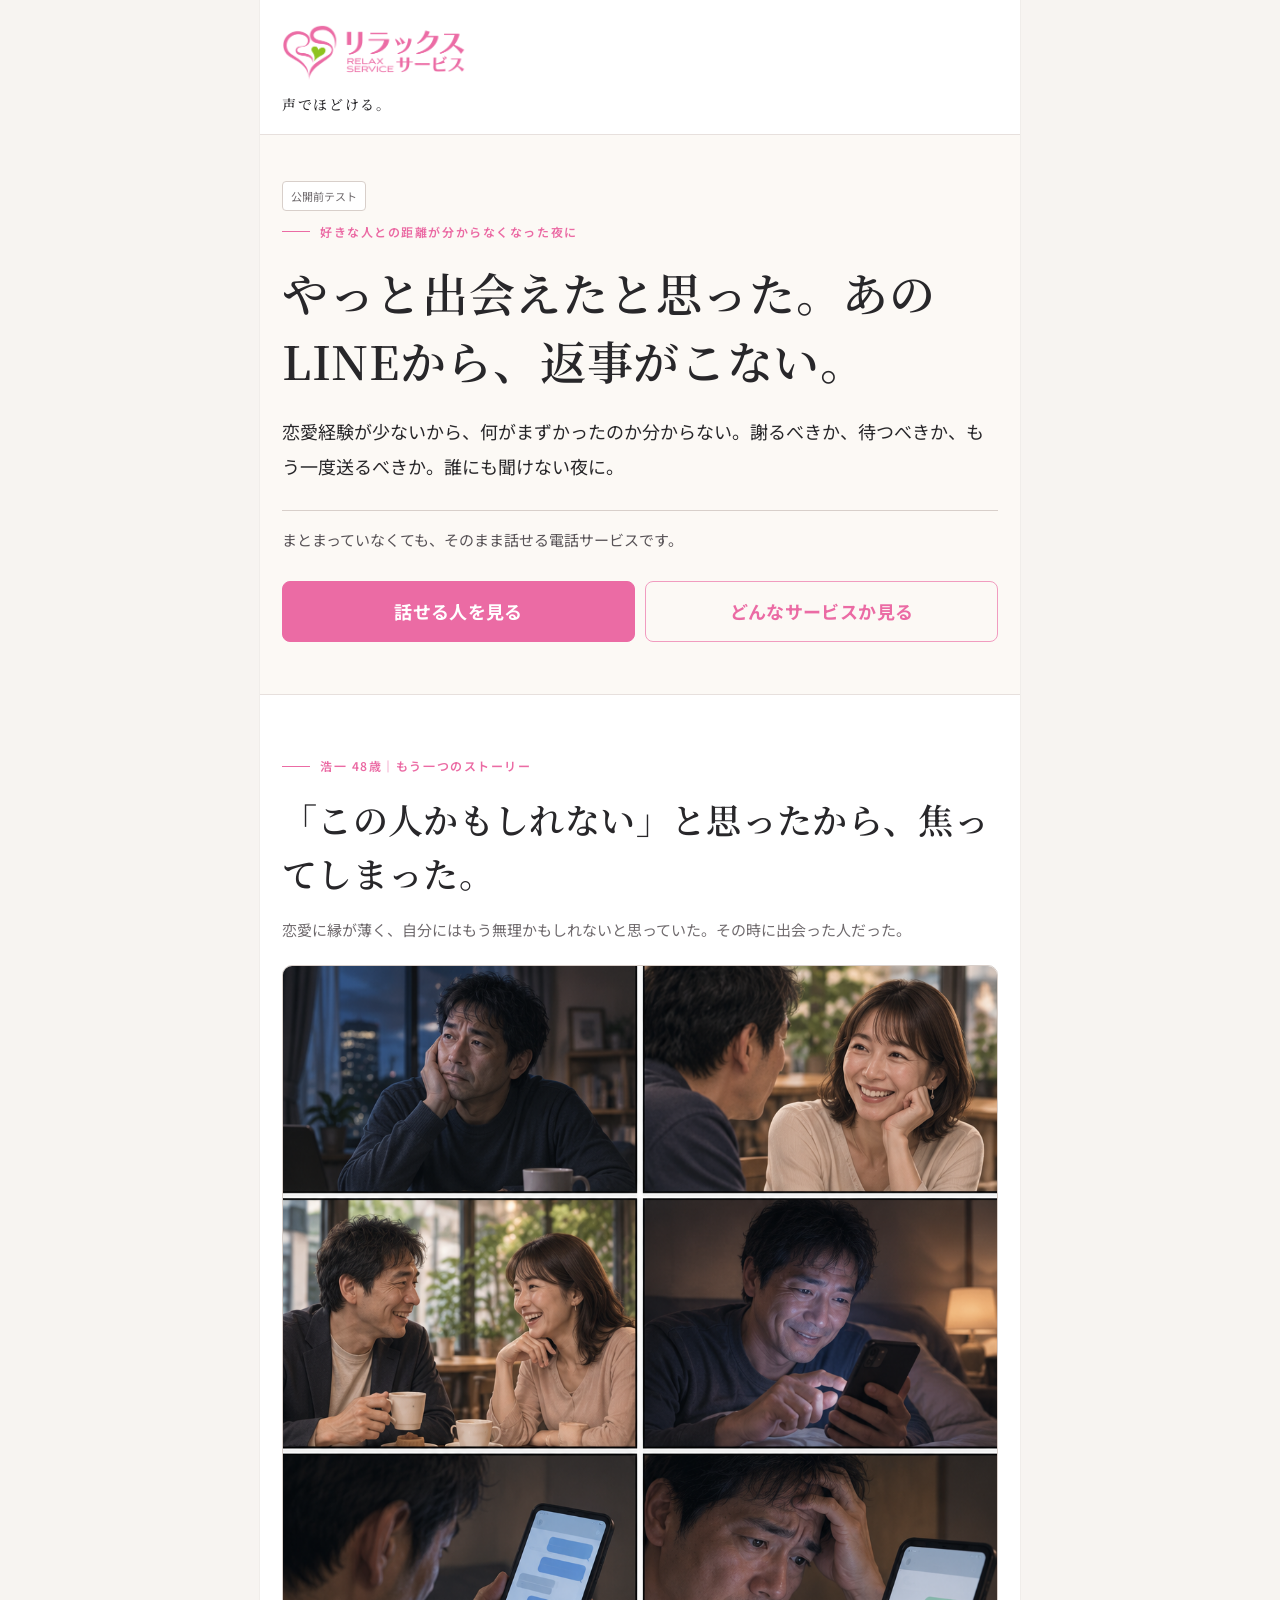
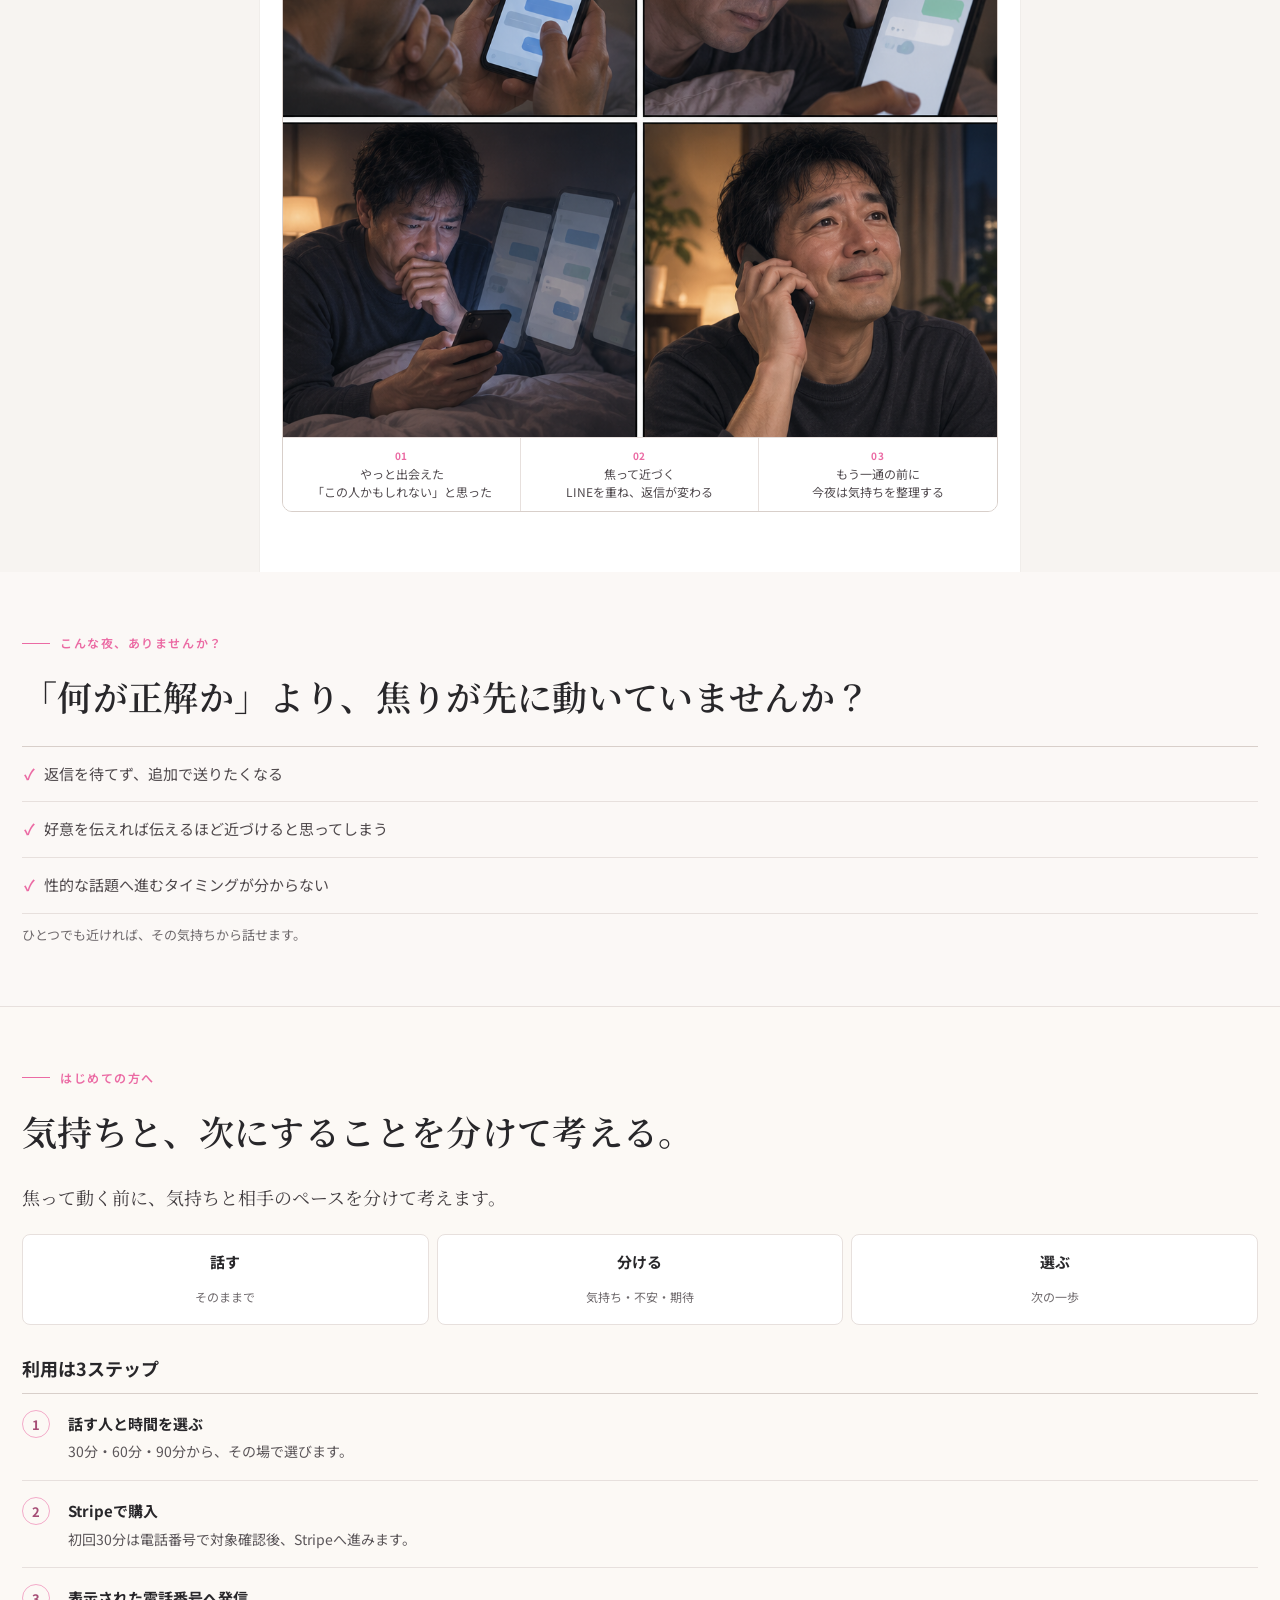
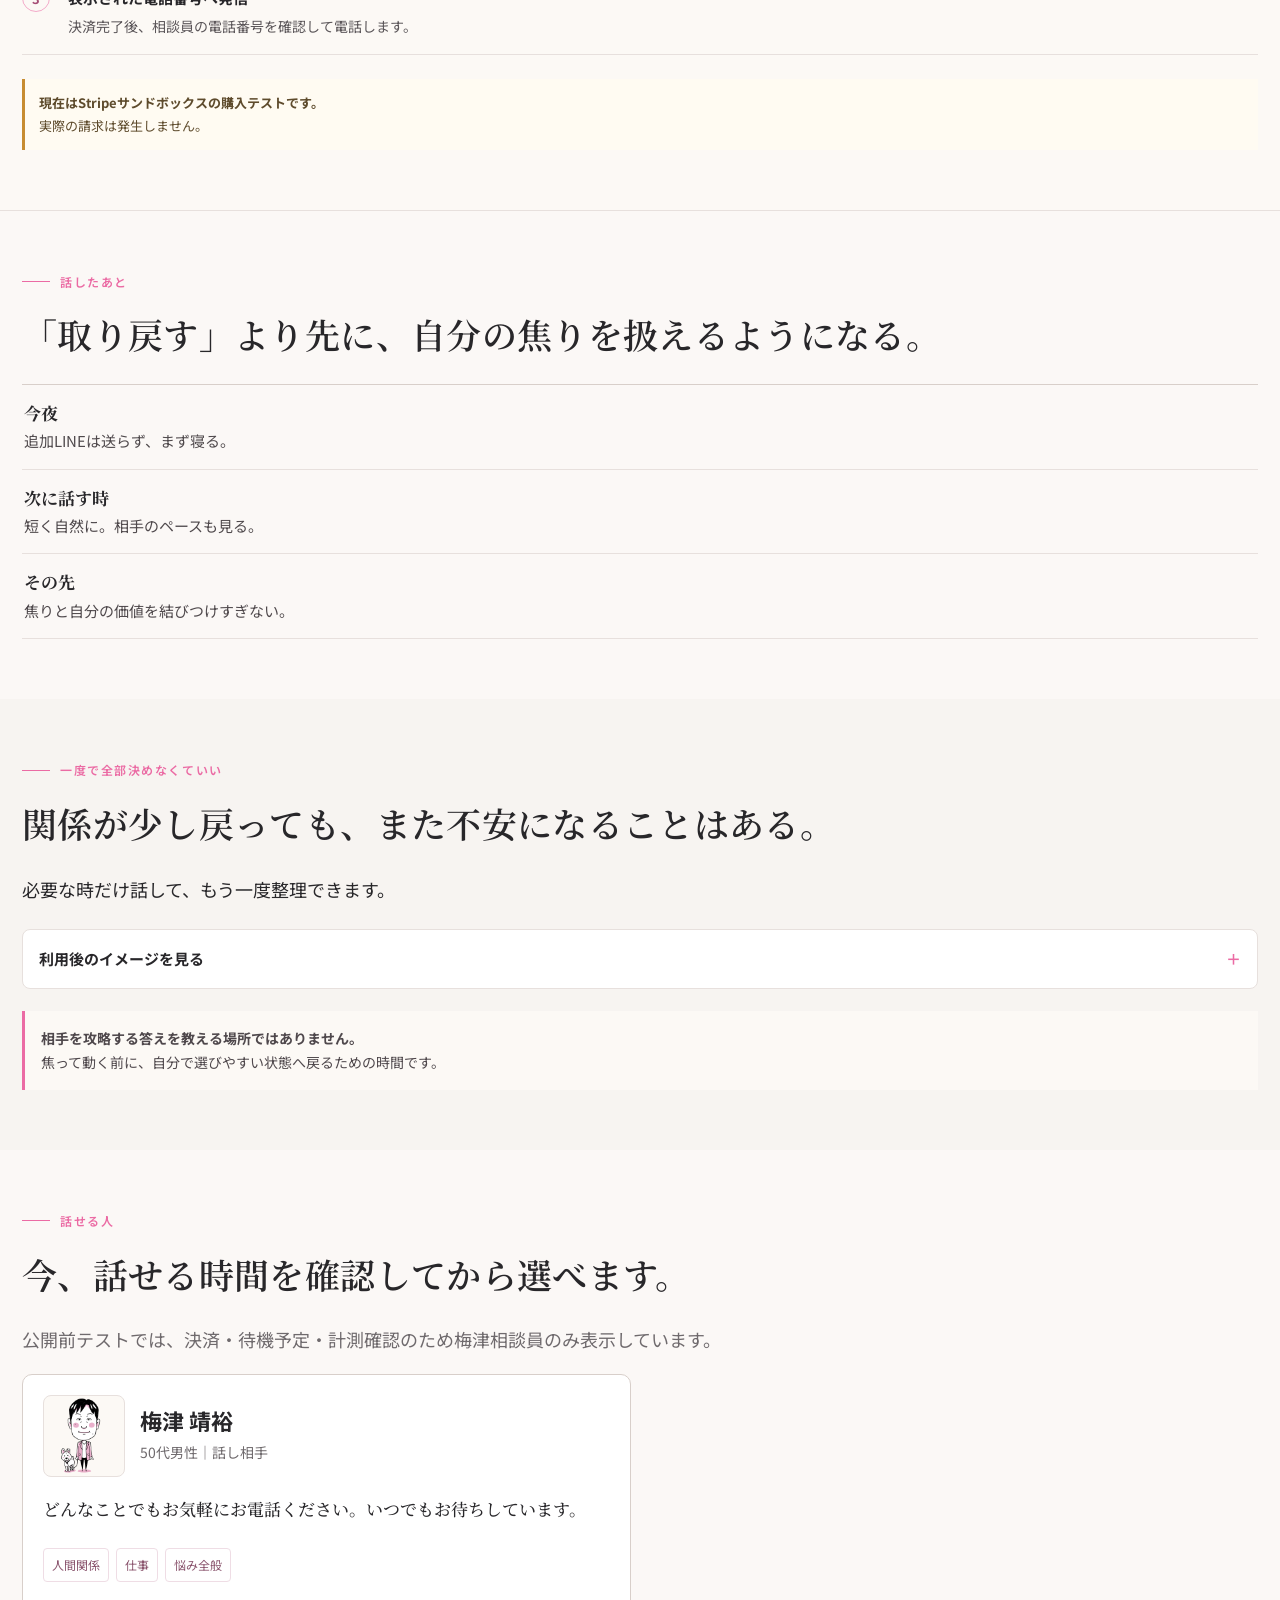
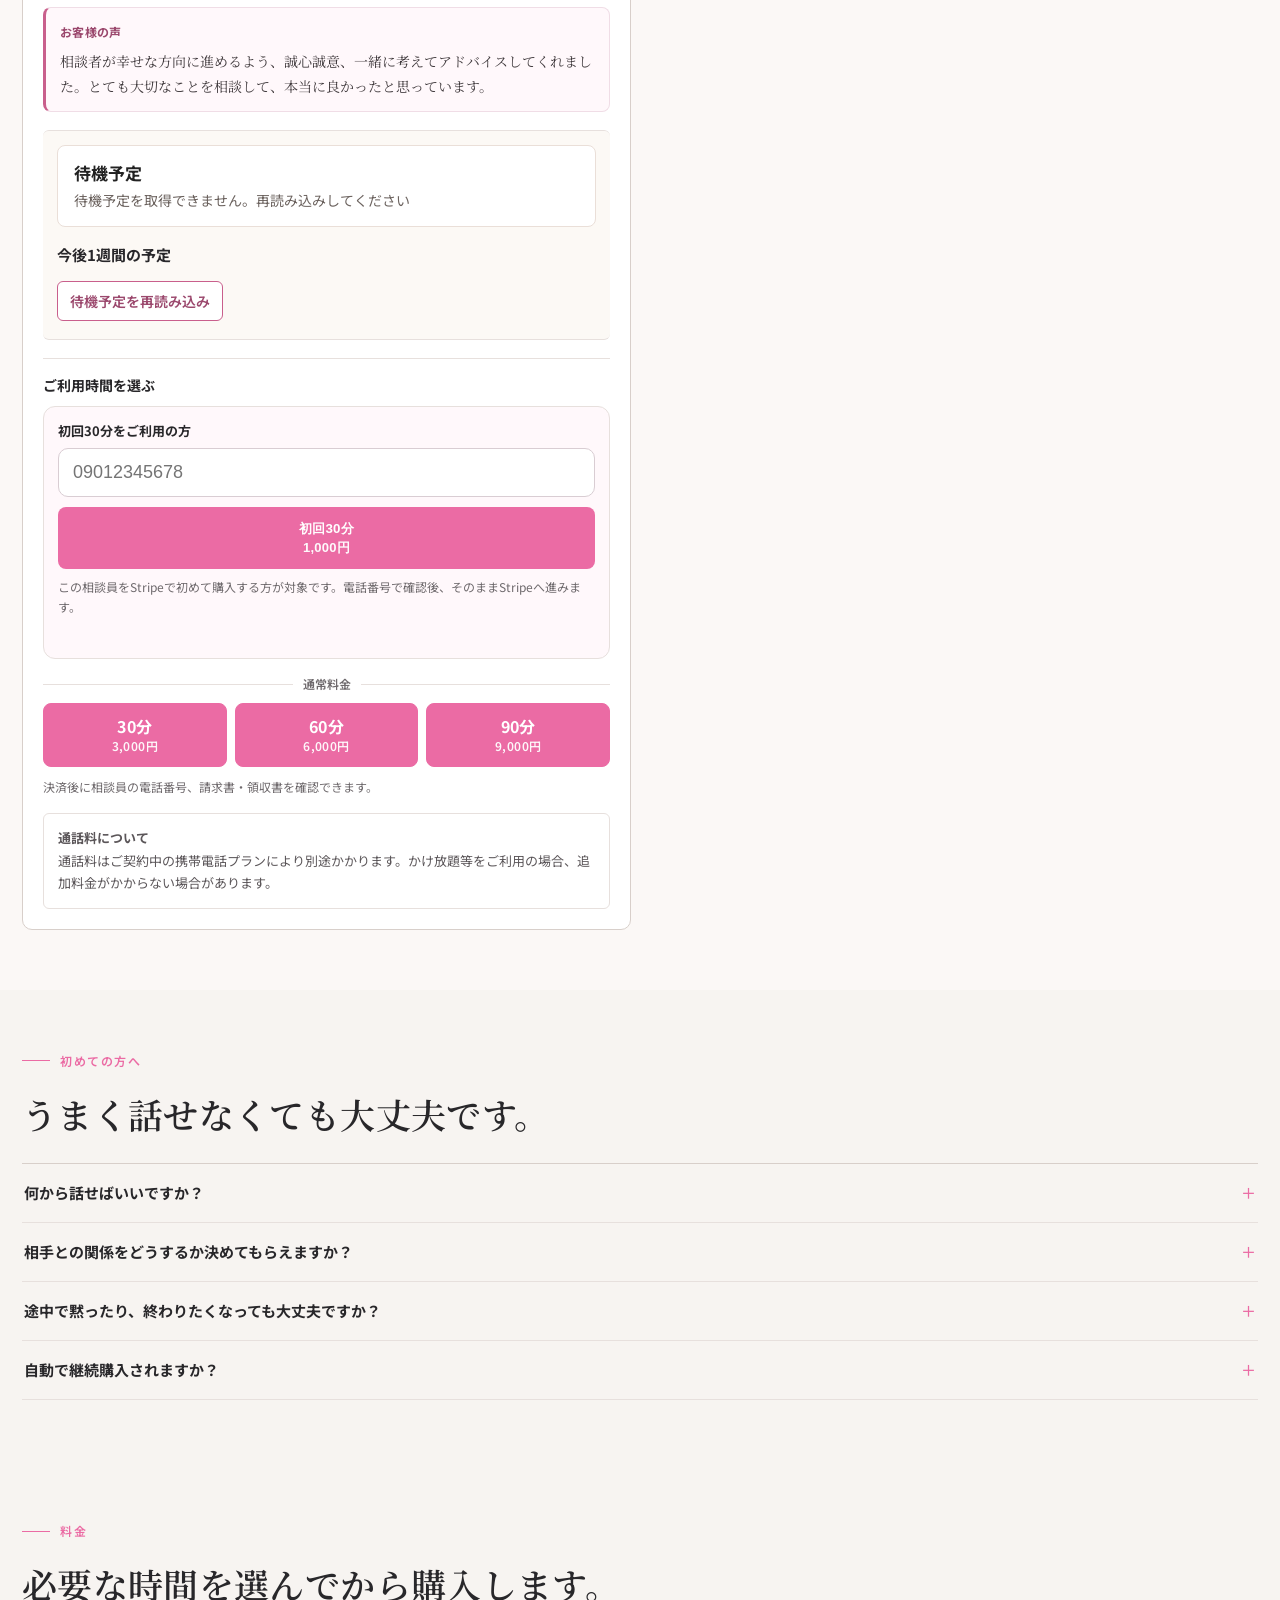
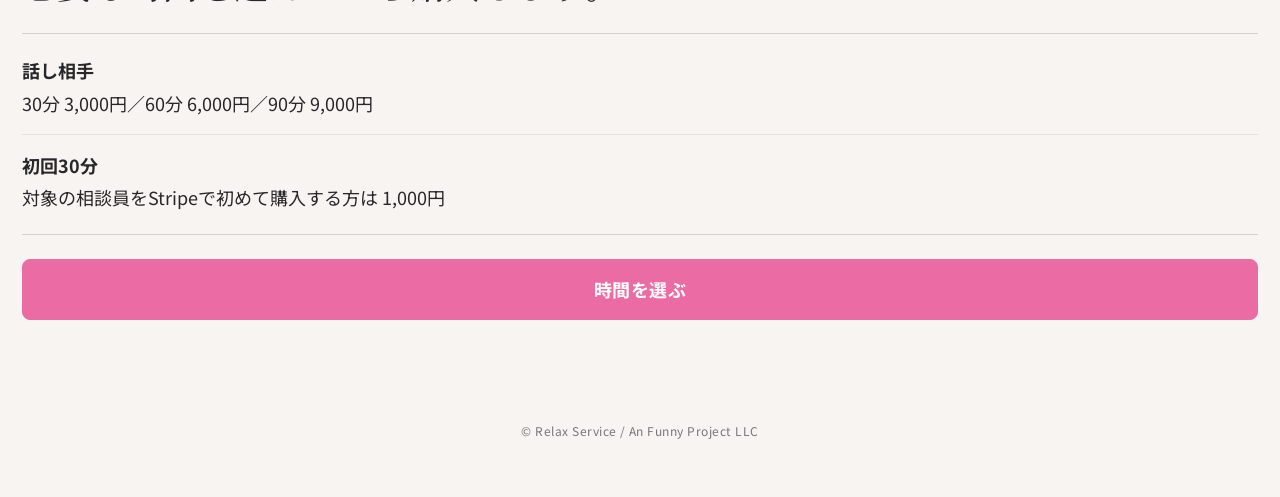
==== koichi2/index.html @ 24443a77 "Simplify manga reading flow on Koichi MLP002" ====
<!DOCTYPE html>
<html lang="ja">
<head>
<meta charset="utf-8"/>
<meta name="viewport" content="width=device-width,initial-scale=1,viewport-fit=cover"/>
<meta name="robots" content="noindex,nofollow"/>
<title>やっと出会えたと思った。あのLINEから、返事がこない。｜リラックスサービス</title>
<meta name="description" content="恋愛経験が少なく、好きな人との距離の取り方が分からなくなった夜に、気持ちと次の行動を整理する電話サービス。"/>
<link rel="preconnect" href="https://fonts.googleapis.com"/>
<link rel="preconnect" href="https://fonts.gstatic.com" crossorigin/>
<link href="https://fonts.googleapis.com/css2?family=Noto+Sans+JP:wght@400;500;600;700&family=Noto+Serif+JP:wght@500;600&display=swap" rel="stylesheet"/>
<link rel="stylesheet" href="/lp001/style.css?v=20260922e"/>
<script>
window.RELAX_LP_ANALYTICS={lp_id:"MLP002",scenario:"koichi-rare-encounter",lp_version:"20260922e"};
(function(){
  const params=new URLSearchParams(window.location.search);
  window.RELAX_ANALYTICS_DISABLED=params.get("qa")==="1";
  window.dataLayer=window.dataLayer||[];
  window.gtag=window.gtag||function(){window.dataLayer.push(arguments);};
  if(window.RELAX_ANALYTICS_DISABLED)return;
  const s=document.createElement("script");
  s.async=true;
  s.src="https://www.googletagmanager.com/gtag/js?id=G-X63W5K5P5Q";
  document.head.appendChild(s);
  window.gtag("js",new Date());
  window.gtag("config","G-X63W5K5P5Q");
})();
</script>
<script src="/assets/js/lp-analytics.js?v=20260922b" defer></script>
<script>
window.LP_CONFIG=Object.freeze({
  pageTitle:"やっと出会えたと思った。あのLINEから、返事がこない。｜リラックスサービス",
  pageDescription:"恋愛経験が少なく、好きな人との距離の取り方が分からなくなった夜に、気持ちと次の行動を整理する電話サービス。",
  realtime:{consultantNo:"0000-3",statusUrl:"https://script.google.com/macros/s/AKfycbyl5jrBh-O9Zp2eiqddhQykp21fiEDpZBrxJ89byy57cCQq5nsPMZN3yl5K3QdPMjrt3g/exec?action=status",timezone:"Asia/Tokyo",days:7}
});
</script>
</head>
<body><div class="wrap">
<div class="brandbar"><img alt="リラックスサービス" class="brandlogo" src="/assets/images/logo.png"/><div class="tagline">声でほどける。</div></div>
<header class="hero"><div class="pad">
<div class="preview-label">公開前テスト</div>
<div class="kicker">好きな人との距離が分からなくなった夜に</div>
<h1>やっと出会えたと思った。あのLINEから、返事がこない。</h1>
<p class="lead">恋愛経験が少ないから、何がまずかったのか分からない。謝るべきか、待つべきか、もう一度送るべきか。誰にも聞けない夜に。</p>
<div class="hero-note">まとまっていなくても、そのまま話せる電話サービスです。</div>
<div class="cta-row"><a class="cta" href="#people">話せる人を見る</a><a class="cta secondary" href="#service-guide">どんなサービスか見る</a></div>
</div></header>

<main>
<section id="story"><div class="pad">
<div class="kicker">浩一 48歳｜もう一つのストーリー</div><h2>「この人かもしれない」と思ったから、焦ってしまった。</h2>
<p class="story-intro">恋愛に縁が薄く、自分にはもう無理かもしれないと思っていた。その時に出会った人だった。</p>
<div class="manga-board">
<img src="/assets/images/koichi-mlp002-8panel.png" alt="浩一の気持ちの流れを描いた8コマ漫画" width="1024" height="1536" loading="lazy"/>
<div class="manga-summary">
<div><b>01</b>やっと出会えた<br><span>「この人かもしれない」と思った</span></div>
<div><b>02</b>焦って近づく<br><span>LINEを重ね、返信が変わる</span></div>
<div><b>03</b>もう一通の前に<br><span>今夜は気持ちを整理する</span></div>
</div>
</div>
</div>
</div></section>

<section class="section-soft" id="self-check"><div class="pad">
<div class="kicker">こんな夜、ありませんか？</div><h2>「何が正解か」より、焦りが先に動いていませんか？</h2>
<div class="compact-points"><div class="compact-point">返信を待てず、追加で送りたくなる</div><div class="compact-point">好意を伝えれば伝えるほど近づけると思ってしまう</div><div class="compact-point">性的な話題へ進むタイミングが分からない</div></div>
<p class="short-note">ひとつでも近ければ、その気持ちから話せます。</p>
</div></section>

<section class="service-primer" id="service-guide"><div class="pad">
<div class="kicker">はじめての方へ</div><h2>気持ちと、次にすることを分けて考える。</h2>
<p class="service-definition">焦って動く前に、気持ちと相手のペースを分けて考えます。</p>
<div class="compact-flow">
<div><b>話す</b><span>そのままで</span></div>
<div><b>分ける</b><span>気持ち・不安・期待</span></div>
<div><b>選ぶ</b><span>次の一歩</span></div>
</div>
<div class="use-steps"><h3>利用は3ステップ</h3><ol>
<li class="use-step"><span class="step-number">1</span><div><b>話す人と時間を選ぶ</b><p>30分・60分・90分から、その場で選びます。</p></div></li>
<li class="use-step"><span class="step-number">2</span><div><b>Stripeで購入</b><p>初回30分は電話番号で対象確認後、Stripeへ進みます。</p></div></li>
<li class="use-step"><span class="step-number">3</span><div><b>表示された電話番号へ発信</b><p>決済完了後、相談員の電話番号を確認して電話します。</p></div></li>
</ol></div>
<div class="test-notice" role="note"><b>現在はStripeサンドボックスの購入テストです。</b><span>実際の請求は発生しません。</span></div>
</div></section>

<section class="section-soft" id="story-after"><div class="pad">
<div class="kicker">話したあと</div><h2>「取り戻す」より先に、自分の焦りを扱えるようになる。</h2>
<div class="after-points">
<div class="after-point"><b>今夜</b>追加LINEは送らず、まず寝る。</div><div class="after-point"><b>次に話す時</b>短く自然に。相手のペースも見る。</div><div class="after-point"><b>その先</b>焦りと自分の価値を結びつけすぎない。</div>
</div>
</div></section>

<section id="repeat-case"><div class="pad">
<div class="kicker">一度で全部決めなくていい</div>
<h2>関係が少し戻っても、また不安になることはある。</h2>
<p class="lead">必要な時だけ話して、もう一度整理できます。</p>
<details class="secondary-story">
<summary>利用後のイメージを見る</summary>
<div class="secondary-story-body">
<div class="repeat-case">
<div class="repeat-step"><span class="repeat-step-num">1</span><div><b>話した夜</b><p>追加LINEを送らず、まず寝ることにした。</p></div></div><div class="repeat-step"><span class="repeat-step-num">2</span><div><b>数日後</b><p>短い返信が来た。嬉しい一方で、また一気に距離を詰めたくなる。</p></div></div><div class="repeat-step"><span class="repeat-step-num">3</span><div><b>また揺れた時</b><p>「今すぐ何かしないと」と感じたら、必要な時だけ話して気持ちを分け直す。</p></div></div>
</div>
</div></details>
<div class="reassurance"><b>相手を攻略する答えを教える場所ではありません。</b><br>焦って動く前に、自分で選びやすい状態へ戻るための時間です。</div>
</div></section>
<section class="section-soft" id="people"><div class="pad">
<div class="kicker">話せる人</div><h2>今、話せる時間を確認してから選べます。</h2>
<p class="muted">公開前テストでは、決済・待機予定・計測確認のため梅津相談員のみ表示しています。</p>
<div class="counselors">
<article class="person" data-counselor-id="0000-3">
<div class="person-top"><div class="avatar"><img alt="梅津 靖裕" src="/assets/images/umezu.png"/></div><div><div class="person-name">梅津 靖裕</div><div class="meta">50代男性｜話し相手</div></div></div>
<p class="one-line">どんなことでもお気軽にお電話ください。いつでもお待ちしています。</p>
<div class="tags"><span class="tag">人間関係</span><span class="tag">仕事</span><span class="tag">悩み全般</span></div>
<div class="schedule" id="realtime-schedule-0000-3"><div aria-live="polite" class="realtime-status" id="realtime-status-0000-3"><div class="realtime-status-label" id="realtime-label-0000-3">待機予定</div><div class="realtime-status-time" id="realtime-time-0000-3">待機予定を読み込み中…</div></div><div class="schedule-head"><b>今後1週間の予定</b></div><ul class="schedule-list" id="realtime-week-0000-3"><li>待機予定を読み込み中…</li></ul></div>
<div class="purchase-block">
<div class="purchase-label">ご利用時間を選ぶ</div>
<form class="first-ticket-form" data-initial-checkout data-consultant-no="0000-3" data-lp-id="MLP002" data-action-url="https://script.google.com/macros/s/AKfycbyuumB90EbJS9sesozUegcU6GgNjyPPmqKbL3ztT37lqw7tOjkDwL4-ysuvNX4xsSWS6w/exec" novalidate>
<label>初回30分をご利用の方</label>
<input data-initial-phone name="phone" type="tel" inputmode="tel" autocomplete="tel" placeholder="09012345678" required>
<button class="cta first-ticket-submit" data-initial-submit type="submit"><span>初回30分</span><small>1,000円</small></button>
<p class="first-ticket-note">この相談員をStripeで初めて購入する方が対象です。電話番号で確認後、そのままStripeへ進みます。</p>
<p class="first-ticket-status" data-initial-status aria-live="polite"></p>
</form>
<div class="purchase-divider"><span>通常料金</span></div>
<div class="ticket-options" aria-label="梅津相談員の通常購入時間">
<a class="cta" href="https://buy.stripe.com/test_bJe14p7JBdh82oj8xOgQE0g?client_reference_id=0000-3_MLP002"><span>30分</span><small>3,000円</small></a>
<a class="cta" href="https://buy.stripe.com/test_28E3cx1ldgtkd2X5lCgQE0h?client_reference_id=0000-3_MLP002"><span>60分</span><small>6,000円</small></a>
<a class="cta" href="https://buy.stripe.com/test_28EeVfaVNa4W6Ez3dugQE0i?client_reference_id=0000-3_MLP002"><span>90分</span><small>9,000円</small></a>
</div>
<p class="purchase-note">決済後に相談員の電話番号、請求書・領収書を確認できます。</p>
<div class="fee-note"><b>通話料について</b><br>通話料はご契約中の携帯電話プランにより別途かかります。かけ放題等をご利用の場合、追加料金がかからない場合があります。</div>
</div>
</article>
</div>
</div></section>
<section id="faq"><div class="pad">
<div class="kicker">初めての方へ</div><h2>うまく話せなくても大丈夫です。</h2>
<div class="faq-list">
<details class="faq-item"><summary>何から話せばいいですか？</summary><div class="faq-answer">「何から話せばいいか分からない」と、そのまま伝えて大丈夫です。今いちばん頭から離れないことから話せます。</div></details>
<details class="faq-item"><summary>相手との関係をどうするか決めてもらえますか？</summary><div class="faq-answer">答えを代わりに決めるサービスではありません。気持ちと選択肢を整理し、ご自身で選びやすい状態を目指します。</div></details>
<details class="faq-item"><summary>途中で黙ったり、終わりたくなっても大丈夫ですか？</summary><div class="faq-answer">大丈夫です。沈黙も含めてご自身のペースで話せます。無理に通話を続ける必要はありません。</div></details>
<details class="faq-item"><summary>自動で継続購入されますか？</summary><div class="faq-answer">されません。必要な時に、必要な時間のチケットを都度購入します。</div></details>
</div></div></section>

<section><div class="pad"><div class="kicker">料金</div><h2>必要な時間を選んでから購入します。</h2>
<div class="pricebox"><p><b>話し相手</b><br>30分 3,000円／60分 6,000円／90分 9,000円</p><p><b>初回30分</b><br>対象の相談員をStripeで初めて購入する方は 1,000円</p></div>
<div class="final-cta"><a class="cta" href="#people">時間を選ぶ</a></div>
</div></section>
</main>
<footer class="footer">© Relax Service / An Funny Project LLC</footer>
</div>
<script src="/lp001/app.js?v=20260919a" defer></script>
<script src="/assets/js/initial-checkout.js?v=20260922b" defer></script>
</body></html>
---- lp001/style.css ----
:root{
  --brand-primary:#EB6BA4;
  --brand-accent:#8FC320;
  --bg:#FFFFFF;
  --paper:#FCF9F5;
  --soft:#FBF8F6;
  --text:#28272A;
  --muted:#6F6A6D;
  --line:#E7E0DD;
  --line-strong:#D8CFCA;
  --radius:10px;
  --radius-small:6px;
}
*{box-sizing:border-box}
html{scroll-behavior:smooth}
body{margin:0;background:var(--bg);color:var(--text);font-family:"Noto Sans JP",system-ui,-apple-system,sans-serif;line-height:1.82;font-size:17px;-webkit-font-smoothing:antialiased}
a{color:inherit}
img{max-width:100%}
.wrap{width:min(100%,760px);margin:auto;background:#fff}
.pad{padding:0 22px}
section{padding:60px 0}
h1,h2,h3,p{margin-top:0}
h1,h2,.editorial{font-family:"Noto Serif JP",serif}
h1{font-size:clamp(31px,8.2vw,46px);font-weight:600;line-height:1.48;letter-spacing:.015em;margin-bottom:20px}
h2{font-size:clamp(26px,6.6vw,35px);font-weight:600;line-height:1.55;letter-spacing:.01em;margin-bottom:22px}
h3{font-size:21px;line-height:1.5;margin-bottom:10px}
.brandbar{padding:24px 22px 16px;background:#fff;border-bottom:1px solid var(--line)}
.brandlogo{width:184px;max-width:54vw;height:auto;display:block}
.tagline{margin-top:10px;font-family:"Noto Serif JP",serif;font-size:14px;font-weight:500;color:var(--text);letter-spacing:.12em}
.hero{padding:42px 0 52px;background:var(--paper);border-bottom:1px solid var(--line)}
.kicker{display:flex;align-items:center;gap:10px;font-weight:600;color:var(--brand-primary);font-size:12px;letter-spacing:.13em;margin-bottom:15px}
.kicker:before{content:"";width:28px;height:1px;background:var(--brand-primary);flex:0 0 auto}
.lead{font-size:18px;line-height:1.95;margin-bottom:0}
.hero-note{margin:26px 0 0;padding:15px 0 0;border-top:1px solid var(--line-strong);font-size:15px;color:#575256}
.cta{display:flex;align-items:center;justify-content:center;text-decoration:none;min-height:52px;padding:13px 20px;border-radius:8px;font-weight:700;background:var(--brand-primary);color:#fff;border:1px solid var(--brand-primary);box-shadow:none;letter-spacing:.02em}
.cta.secondary{background:transparent;color:var(--brand-primary);border:1px solid rgba(235,107,164,.65)}
.cta-row{display:grid;gap:10px;margin-top:28px}
.section-soft{background:var(--soft)}
.comic{display:grid;gap:0;border-top:1px solid var(--line-strong)}
.comic-panel{min-height:150px;border:0;border-bottom:1px solid var(--line);background:transparent;padding:24px 2px;display:grid;grid-template-columns:46px 1fr;gap:14px;align-items:start}
.comic-index{font-family:"Noto Serif JP",serif;color:var(--brand-primary);font-size:15px;letter-spacing:.08em;padding-top:3px}
.comic-panel b{display:block;font-family:"Noto Serif JP",serif;font-size:19px;font-weight:600;line-height:1.65}
.comic-panel p{margin:7px 0 0;font-size:16px;color:#5B575A}
.summary-band{margin-top:24px;padding:6px 0 6px 18px;border-left:2px solid var(--brand-primary);background:transparent;font-family:"Noto Serif JP",serif;font-size:18px;line-height:1.8;font-weight:500}
.emotion-list,.change-list{display:grid;gap:0;border-top:1px solid var(--line-strong)}
.emotion,.change{background:transparent;border:0;border-bottom:1px solid var(--line);border-radius:0;padding:19px 2px}
.emotion b{display:block;font-family:"Noto Serif JP",serif;font-size:18px;font-weight:600;margin-bottom:5px}
.emotion span{font-size:16px;color:#595559}
.change{display:grid;grid-template-columns:1fr 28px 1fr;gap:10px;align-items:center}
.change span{font-size:15px}
.arrow{color:var(--brand-primary);font-size:19px;font-weight:500;text-align:center}
.muted{color:var(--muted)}
.counselors{display:grid;gap:18px}
.person{border:1px solid var(--line-strong);border-radius:10px;background:#fff;padding:20px;box-shadow:none}
.person-top{display:grid;grid-template-columns:82px 1fr;gap:15px;align-items:center}
.avatar{width:82px;height:82px;border-radius:8px;background:var(--paper);overflow:hidden;display:grid;place-items:center;color:#9A8F94;font-size:13px;font-weight:600;border:1px solid var(--line)}
.avatar img{width:100%;height:100%;object-fit:cover}
.person-name{font-size:22px;font-weight:700;line-height:1.4}
.meta{font-size:14px;color:var(--muted);margin-top:4px}
.one-line{margin:17px 0 14px;font-family:"Noto Serif JP",serif;font-size:17px;font-weight:500;line-height:1.75}
.tags,.voice{display:flex;flex-wrap:wrap;gap:7px;margin:11px 0}
.tag{padding:5px 8px;border-radius:4px;background:#fff;color:#8A546D;font-size:12px;border:1px solid #EFDDE5}
.voice span{padding:4px 0;margin-right:9px;border-radius:0;background:transparent;color:#5E585B;font-size:12px;font-weight:600;border-bottom:1px solid #E7D9DF}
.schedule{margin-top:16px;padding:14px 14px 13px;border-radius:6px;background:var(--paper);border:0;border-top:1px solid var(--line);border-bottom:1px solid var(--line)}
.schedule-head{display:flex;justify-content:space-between;gap:10px;align-items:center;margin-bottom:8px}
.schedule-head b{font-size:15px}
.badge-green{display:inline-block;padding:3px 7px;border-radius:4px;background:#F4F8ED;color:#58731F;font-size:11px;font-weight:700;border:1px solid #DCE8C7}
.schedule ul{list-style:none;margin:0;padding:0;display:grid;gap:6px;font-size:14px}
.profile-link{display:inline-block;margin-top:14px;font-size:14px;color:#5E595C;text-decoration:none;border-bottom:1px solid #9D9699;padding-bottom:1px}
.social-links{display:flex!important;align-items:center;gap:10px;margin:12px 0 0;min-height:40px;visibility:visible!important;opacity:1!important;position:relative;z-index:1}
.social-link{width:38px;height:38px;border:1px solid rgba(201,95,140,.38);border-radius:50%;display:inline-flex!important;align-items:center;justify-content:center;color:#C95F8C!important;text-decoration:none;background:#fff;visibility:visible!important;opacity:1!important;transition:background .15s ease,border-color .15s ease,color .15s ease,transform .15s ease}
.social-link:hover,.social-link:focus-visible{background:#FFF5F8;border-color:#C95F8C;color:#B9537E;outline:none}
.social-link:active{transform:scale(.97)}
.social-link svg{width:18px;height:18px;display:block;stroke:currentColor}
.social-link .social-x{font-size:17px;line-height:1;font-weight:700;font-family:Arial,Helvetica,sans-serif;transform:translateY(-.5px)}
@media(max-width:480px){.social-link{width:40px;height:40px}.social-link svg{width:19px;height:19px}.social-link .social-x{font-size:18px}}

.price{margin-top:16px;font-size:16px;font-weight:700}
.person .cta{margin-top:14px}
.pricebox{padding:6px 0;border-radius:0;background:transparent;border-top:1px solid var(--line-strong);border-bottom:1px solid var(--line-strong)}
.pricebox p{padding:14px 0;margin:0;border-bottom:1px solid var(--line)}
.pricebox p:last-child{border-bottom:0}
.footer{padding:40px 22px 54px;text-align:center;color:#777;font-size:12px;letter-spacing:.04em}
@media(min-width:700px){
  body{font-size:18px;background:#F7F4F1}
  .wrap{box-shadow:0 0 0 1px rgba(50,40,40,.03)}
  .cta-row{grid-template-columns:1fr 1fr}
  .emotion-list{grid-template-columns:1fr 1fr;border-bottom:1px solid var(--line)}
  .emotion:nth-child(odd){border-right:1px solid var(--line);padding-right:22px}
  .emotion:nth-child(even){padding-left:22px}
  .counselors{grid-template-columns:1fr 1fr}
  .person{display:flex;flex-direction:column}
  .person .price{margin-top:auto;padding-top:16px}
  .person .cta{flex:0 0 auto}
}

.schedule-link{display:inline-block;margin-top:8px;font-size:13px;color:#5E595C;text-decoration:none;border-bottom:1px solid #9D9699;padding-bottom:1px}
.final-cta{margin-top:24px}
.realtime-status{margin:0 0 14px;padding:14px 16px;border:1px solid #eadfd8;background:#fff;border-radius:8px}
.realtime-status.is-online{border-color:#cfe8d7;background:#f7fcf8}
.realtime-status-label{font-size:17px;font-weight:700;line-height:1.5;color:#222}
.realtime-status.is-online .realtime-status-label{color:#2f7a4f}
.realtime-status-time{margin-top:4px;font-size:14px;line-height:1.6;color:#6b625e}
.schedule-subhead{margin:14px 0 8px;font-size:13px;font-weight:700;color:#6b625e;letter-spacing:.02em}
.schedule-list{margin:0;padding-left:1.25em}
.schedule-list li{margin:5px 0;line-height:1.6}
.voice-sample{margin:10px 0 2px}
.voice-play{appearance:none;-webkit-appearance:none;border:1px solid rgba(201,95,140,.42);background:#fff;color:#9B486D;border-radius:999px;min-height:40px;padding:7px 14px;font:600 13px/1.2 "Noto Sans JP",system-ui,-apple-system,sans-serif;cursor:pointer;letter-spacing:.01em;transition:background .15s ease,border-color .15s ease,transform .15s ease}
.voice-play:hover,.voice-play:focus-visible{background:#FFF6F9;border-color:#C95F8C;outline:none}
.voice-play:active{transform:scale(.98)}
.voice-play.is-playing{background:#FFF6F9;border-color:#C95F8C;color:#8E3F62}
.voice-audio{display:none}
@media(max-width:480px){.voice-play{min-height:42px;padding:8px 15px;font-size:14px}}
.voice-play:disabled{opacity:.55;cursor:not-allowed}
.voice-native-label{font:600 13px/1.3 "Noto Sans JP",system-ui,-apple-system,sans-serif;color:#9B486D;margin:0 0 6px}
.voice-sample{margin:10px 0 2px !important;text-align:left !important}
.voice-native-label{margin:0 0 6px !important;text-align:left !important}
.voice-native-audio{display:block !important;margin:0 !important;width:220px !important;max-width:100% !important;height:34px !important}
@media(max-width:480px){.voice-native-label{font-size:13px}.voice-native-audio{width:220px !important;max-width:82vw !important;height:34px !important}}

/* LP001 service-primer */
.service-primer{background:var(--paper);border-top:1px solid var(--line);border-bottom:1px solid var(--line)}
.service-definition{font-family:"Noto Serif JP",serif;font-size:18px;line-height:1.9;margin:0;color:#423D40}
.benefit-grid{display:grid;gap:10px;margin:24px 0}
.benefit-card{background:#fff;border:1px solid var(--line);border-radius:var(--radius-small);padding:17px 18px}
.benefit-label{font-size:12px;font-weight:700;letter-spacing:.08em;color:var(--brand-primary);margin-bottom:5px}
.benefit-card h3{font-size:18px;margin:0 0 6px}
.benefit-card p{font-size:14px;line-height:1.75;color:#5B5659;margin:0}
.use-steps{margin-top:30px}
.use-steps h3{font-size:18px;margin-bottom:11px}
.use-steps ol{list-style:none;margin:0;padding:0;border-top:1px solid var(--line-strong)}
.use-step{display:grid;grid-template-columns:34px 1fr;gap:12px;padding:16px 0;border-bottom:1px solid var(--line);align-items:start}
.step-number{width:28px;height:28px;border:1px solid rgba(235,107,164,.55);border-radius:50%;display:grid;place-items:center;color:#A64E76;font-size:13px;font-weight:700;line-height:1}
.use-step b{display:block;font-size:15px;margin-bottom:3px}
.use-step p{font-size:14px;line-height:1.7;color:#5B5659;margin:0}
.choice-guide{margin-top:24px;border:1px solid var(--line-strong);border-radius:var(--radius-small);background:#fff}
.choice-guide summary{min-height:54px;padding:13px 16px;display:flex;align-items:center;justify-content:space-between;gap:16px;cursor:pointer;font-size:15px;font-weight:700;list-style:none}
.choice-guide summary::-webkit-details-marker{display:none}
.choice-toggle{color:var(--brand-primary);font-size:22px;font-weight:400;line-height:1;transition:transform .15s ease}
.choice-guide[open] .choice-toggle{transform:rotate(45deg)}
.choice-grid{display:grid;gap:0;border-top:1px solid var(--line)}
.service-choice{padding:16px;border-bottom:1px solid var(--line)}
.service-choice:last-child{border-bottom:0}
.service-choice b{display:block;font-family:"Noto Serif JP",serif;font-size:17px;margin-bottom:4px}
.service-choice p{font-size:14px;line-height:1.72;color:#575256;margin:0 0 8px}
.service-route{font-size:12px;font-weight:700;color:#7B7075}
.fortune-link{display:inline-block;margin-top:4px;color:#9B486D;font-size:13px;font-weight:700;text-underline-offset:3px}
.test-notice{margin-top:24px;padding:13px 14px;border-left:3px solid #C78C31;background:#FFFBF2;color:#5E4B2C;font-size:13px;line-height:1.7}
.test-notice b,.test-notice span{display:block}
@media(min-width:700px){
  .benefit-grid{grid-template-columns:1fr 1fr}
  .choice-grid{grid-template-columns:repeat(3,1fr)}
  .service-choice{border-bottom:0;border-right:1px solid var(--line)}
  .service-choice:last-child{border-right:0}
}

/* LP001: mobile-readable eight-panel story */
.story-intro{margin:-6px 0 22px;color:var(--muted);font-size:15px;line-height:1.8}
.manga-stack{display:grid;gap:18px}
.manga-panel{overflow:hidden;border:1px solid var(--line-strong);border-radius:var(--radius);background:#fff}
.manga-scene{position:relative;overflow:hidden;background:#F6EFE9;border-bottom:1px solid var(--line)}
.manga-scene img{position:absolute;left:-27.27%;top:0;width:130.91%;max-width:none;height:auto;display:block}
.manga-scene-1{aspect-ratio:660/181}.manga-scene-1 img{transform:translateY(-12.57%)}
.manga-scene-2{aspect-ratio:660/173}.manga-scene-2 img{transform:translateY(-24.61%)}
.manga-scene-3{aspect-ratio:660/159}.manga-scene-3 img{transform:translateY(-36.26%)}
.manga-scene-4{aspect-ratio:660/160}.manga-scene-4 img{transform:translateY(-47.01%)}
.manga-scene-5{aspect-ratio:660/153}.manga-scene-5 img{transform:translateY(-57.81%)}
.manga-scene-6{aspect-ratio:660/141}.manga-scene-6 img{transform:translateY(-68.23%)}
.manga-scene-7{aspect-ratio:660/139}.manga-scene-7 img{transform:translateY(-77.86%)}
.manga-scene-8{aspect-ratio:660/140}.manga-scene-8 img{transform:translateY(-87.30%)}
.manga-copy{display:grid;grid-template-columns:38px 1fr;gap:10px;padding:15px 16px 17px;align-items:start}
.manga-copy>span{font-family:"Noto Serif JP",serif;color:var(--brand-primary);font-size:14px;font-weight:600;letter-spacing:.08em;padding-top:2px}
.manga-copy p{font-size:15px;line-height:1.75;margin:0;color:#514B4F}
.manga-copy b{display:block;font-family:"Noto Serif JP",serif;font-size:17px;line-height:1.7;color:var(--text);margin-bottom:3px}

/* LP001: choice and pre-purchase clarity */
.choice-heading{min-height:54px;padding:13px 16px;display:flex;align-items:center;font-size:15px;font-weight:700}
.first-use-box,.safety-box{margin-top:24px;padding:17px 18px;border:1px solid var(--line);border-radius:var(--radius-small);background:#fff}
.first-use-box h3,.safety-box h3{font-size:18px;margin:0 0 8px}
.first-use-box ol{margin:10px 0 8px;padding-left:1.4em;font-size:14px;line-height:1.85}
.first-use-box p,.safety-box p{font-size:13px;line-height:1.75;color:#5B5659;margin:0}
.safety-box p+p{margin-top:11px;padding-top:11px;border-top:1px solid var(--line)}
.selection-note{margin:20px 0 16px;padding:13px 14px;border-left:3px solid var(--brand-primary);background:#fff;font-size:14px;line-height:1.7}
.selection-note b,.selection-note span{display:block}
.selection-note span{color:var(--muted);margin-top:2px}
.js .counselors:not(.is-expanded) .person:nth-child(n+4){display:none}
.more-counselors-toggle{display:block;width:100%;min-height:50px;margin-top:14px;padding:11px 16px;border:1px solid rgba(235,107,164,.55);border-radius:8px;background:#fff;color:#A64E76;font:700 14px/1.4 "Noto Sans JP",system-ui,-apple-system,sans-serif;cursor:pointer}
.more-counselors-toggle:focus-visible{outline:2px solid rgba(235,107,164,.35);outline-offset:2px}
@media(max-width:480px){
  section{padding:50px 0}
  .pad{padding-left:18px;padding-right:18px}
  .manga-stack{gap:15px}
  .manga-copy{grid-template-columns:32px 1fr;padding:13px 13px 15px}
  .manga-copy p{font-size:14px}
  .manga-copy b{font-size:16px}
}
.schedule-retry{appearance:none;border:1px solid #c95f8c;background:#fff;color:#9b486d;border-radius:6px;padding:8px 12px;font:inherit;font-weight:600;cursor:pointer}
.schedule-retry:focus-visible{outline:3px solid rgba(235,107,164,.25);outline-offset:2px}


/* LP shared: self-check / repeat / faq */
.selfcheck-grid{display:grid;gap:10px;margin-top:22px}
.selfcheck-item{padding:15px 16px;border:1px solid var(--line);border-radius:var(--radius-small);background:#fff;font-size:15px;line-height:1.75;color:#4d474b}
.selfcheck-item b{display:block;font-family:"Noto Serif JP",serif;font-size:17px;line-height:1.6;margin-bottom:3px;color:var(--text)}
.selfcheck-note{margin:14px 0 0;font-size:13px;line-height:1.75;color:var(--muted)}
.repeat-case{margin-top:24px;border-top:1px solid var(--line-strong)}
.repeat-step{display:grid;grid-template-columns:36px 1fr;gap:12px;padding:17px 0;border-bottom:1px solid var(--line);align-items:start}
.repeat-step-num{width:28px;height:28px;border:1px solid rgba(235,107,164,.55);border-radius:50%;display:grid;place-items:center;color:#A64E76;font-size:12px;font-weight:700}
.repeat-step b{display:block;font-family:"Noto Serif JP",serif;font-size:17px;line-height:1.65;margin-bottom:3px}
.repeat-step p{margin:0;font-size:14px;line-height:1.75;color:#5B5659}
.reassurance{margin-top:22px;padding:15px 16px;border-left:3px solid var(--brand-primary);background:var(--paper);font-size:14px;line-height:1.75;color:#4f484c}
.faq-list{border-top:1px solid var(--line-strong)}
.faq-item{border-bottom:1px solid var(--line)}
.faq-item summary{list-style:none;cursor:pointer;padding:17px 2px;font-weight:700;font-size:15px;line-height:1.6}
.faq-item summary::-webkit-details-marker{display:none}
.faq-item summary:after{content:"＋";float:right;color:var(--brand-primary);font-weight:500}
.faq-item[open] summary:after{content:"−"}
.faq-answer{padding:0 2px 17px;font-size:14px;line-height:1.8;color:#5B5659}
.fee-note{margin-top:16px;padding:13px 14px;border:1px solid var(--line);border-radius:var(--radius-small);background:#fff;font-size:13px;line-height:1.75;color:#5B5659}
.story-text-stack{display:grid;gap:0;border-top:1px solid var(--line-strong)}
.story-text-panel{display:grid;grid-template-columns:38px 1fr;gap:12px;padding:20px 2px;border-bottom:1px solid var(--line);align-items:start}
.story-text-index{font-family:"Noto Serif JP",serif;color:var(--brand-primary);font-size:14px;font-weight:600;letter-spacing:.08em;padding-top:2px}
.story-text-panel b{display:block;font-family:"Noto Serif JP",serif;font-size:18px;line-height:1.65;margin-bottom:4px}
.story-text-panel p{margin:0;font-size:15px;line-height:1.8;color:#585155}
.standard-note{display:inline-block;margin-bottom:10px;padding:4px 8px;border:1px solid #d8cfca;border-radius:4px;font-size:11px;color:#6f6a6d;background:#fff}
@media(min-width:700px){.selfcheck-grid{grid-template-columns:repeat(3,1fr)}}
@media(max-width:480px){.story-text-panel{grid-template-columns:32px 1fr;padding:17px 2px}.story-text-panel b{font-size:16px}.story-text-panel p{font-size:14px}}


/* LP shared: purchase block */
.purchase-block{margin-top:18px;padding-top:16px;border-top:1px solid var(--line)}
.purchase-label{font-size:14px;font-weight:700;line-height:1.5;color:var(--text)}
.first-ticket-form{margin-top:10px;padding:14px;border:1px solid var(--line);border-radius:12px;background:#fff8fb}
.first-ticket-form label{display:block;font-size:13px;font-weight:700;line-height:1.5;color:var(--text)}
.first-ticket-form input{width:100%;margin-top:7px;padding:13px 14px;border:1px solid #d9cdd3;border-radius:10px;background:#fff;font-size:18px;box-sizing:border-box}
.first-ticket-submit{margin-top:10px!important;min-height:60px;width:100%;border:0;cursor:pointer;flex-direction:column;gap:1px;text-align:center;line-height:1.35}
.first-ticket-submit span{display:block}.first-ticket-submit small{font-size:13px;font-weight:700;opacity:.96}
.first-ticket-submit:disabled{opacity:.65;cursor:wait}
.first-ticket-note{margin:8px 0 0;font-size:12px;line-height:1.65;color:var(--muted)}
.first-ticket-status{min-height:1.6em;margin:8px 0 0;font-size:12px;line-height:1.5;font-weight:700;color:#9c456d}
.gate-frame{position:absolute;width:1px;height:1px;border:0;opacity:0;pointer-events:none}
.purchase-divider{display:flex;align-items:center;gap:10px;margin:14px 0 8px;color:var(--muted);font-size:12px;font-weight:600}
.purchase-divider:before,.purchase-divider:after{content:"";height:1px;background:var(--line);flex:1}
.ticket-options{display:grid;grid-template-columns:repeat(3,minmax(0,1fr));gap:8px;margin-top:0}
.ticket-options .cta{margin-top:0!important;min-height:64px;padding:10px 4px;flex-direction:column;gap:1px;text-align:center;line-height:1.3}
.ticket-options .cta span{font-size:16px}.ticket-options .cta small{font-size:12px;font-weight:600;opacity:.94}
.purchase-note{margin:10px 0 0;font-size:12px;line-height:1.65;color:var(--muted)}
.preview-label{display:inline-block;margin-bottom:10px;padding:4px 8px;border:1px solid #d8cfca;border-radius:4px;font-size:11px;color:#6f6a6d;background:#fff}
@media(max-width:380px){.ticket-options{gap:6px}.ticket-options .cta{min-height:60px;padding:9px 3px}.ticket-options .cta span{font-size:15px}.ticket-options .cta small{font-size:11px}}


/* LP shared: compact reading rhythm */
.compact-points{display:grid;gap:0;margin-top:18px;border-top:1px solid var(--line-strong)}
.compact-point{padding:15px 2px;border-bottom:1px solid var(--line);font-size:15px;line-height:1.65;color:#4f494c}
.compact-point:before{content:"✓";display:inline-block;margin-right:9px;color:var(--brand-primary);font-weight:700}
.compact-flow{display:grid;grid-template-columns:repeat(3,minmax(0,1fr));gap:8px;margin:20px 0 4px}
.compact-flow div{padding:13px 8px;border:1px solid var(--line);border-radius:8px;background:#fff;text-align:center}
.compact-flow b{display:block;font-size:15px;margin-bottom:3px}
.compact-flow span{font-size:12px;line-height:1.55;color:var(--muted)}
.secondary-story{margin-top:22px;border:1px solid var(--line);border-radius:8px;background:#fff}
.secondary-story summary{list-style:none;cursor:pointer;padding:15px 16px;font-weight:700;font-size:15px}
.secondary-story summary::-webkit-details-marker{display:none}
.secondary-story summary:after{content:"＋";float:right;color:var(--brand-primary)}
.secondary-story[open] summary:after{content:"−"}
.secondary-story-body{padding:0 16px 16px}
.short-note{font-size:13px;line-height:1.7;color:var(--muted);margin:10px 0 0}
@media(max-width:480px){
  .compact-flow{gap:6px}
  .compact-flow div{padding:11px 5px}
  .compact-flow b{font-size:14px}
  .compact-flow span{font-size:11px}
}


/* LP shared: generated manga board */
.manga-board{margin:20px 0 0;border:1px solid var(--line-strong);border-radius:10px;overflow:hidden;background:#fff}
.manga-board img{display:block;width:100%;height:auto}
.manga-caption-grid{display:grid;grid-template-columns:repeat(2,minmax(0,1fr));border-top:1px solid var(--line)}
.manga-caption{min-height:58px;padding:10px 11px;border-bottom:1px solid var(--line);font-size:12px;line-height:1.55;color:#514b4f;background:#fff}
.manga-caption:nth-child(odd){border-right:1px solid var(--line)}
.manga-caption b{display:block;color:var(--brand-primary);font-size:10px;letter-spacing:.06em;margin-bottom:2px}
.manga-caption-grid .manga-caption:nth-last-child(-n+2){border-bottom:0}
.after-points{display:grid;gap:0;border-top:1px solid var(--line-strong)}
.after-point{padding:15px 2px;border-bottom:1px solid var(--line);font-size:15px;line-height:1.7;color:#4f494c}
.after-point b{display:block;font-family:"Noto Serif JP",serif;font-size:17px;line-height:1.55;margin-bottom:2px;color:var(--text)}
@media(max-width:480px){
  .manga-caption{padding:9px 8px;font-size:11px;min-height:54px}
  .after-point{font-size:14px}
  .after-point b{font-size:16px}
}


/* LP shared: manga summary */
.manga-summary{display:grid;grid-template-columns:repeat(3,minmax(0,1fr));border-top:1px solid var(--line);background:#fff}
.manga-summary div{padding:10px 8px;text-align:center;border-right:1px solid var(--line);font-size:12px;line-height:1.5;color:#514b4f}
.manga-summary div:last-child{border-right:0}
.manga-summary b{display:block;margin-bottom:2px;color:var(--brand-primary);font-size:10px;letter-spacing:.06em}
@media(max-width:480px){
  .manga-summary div{padding:9px 5px;font-size:11px}
}
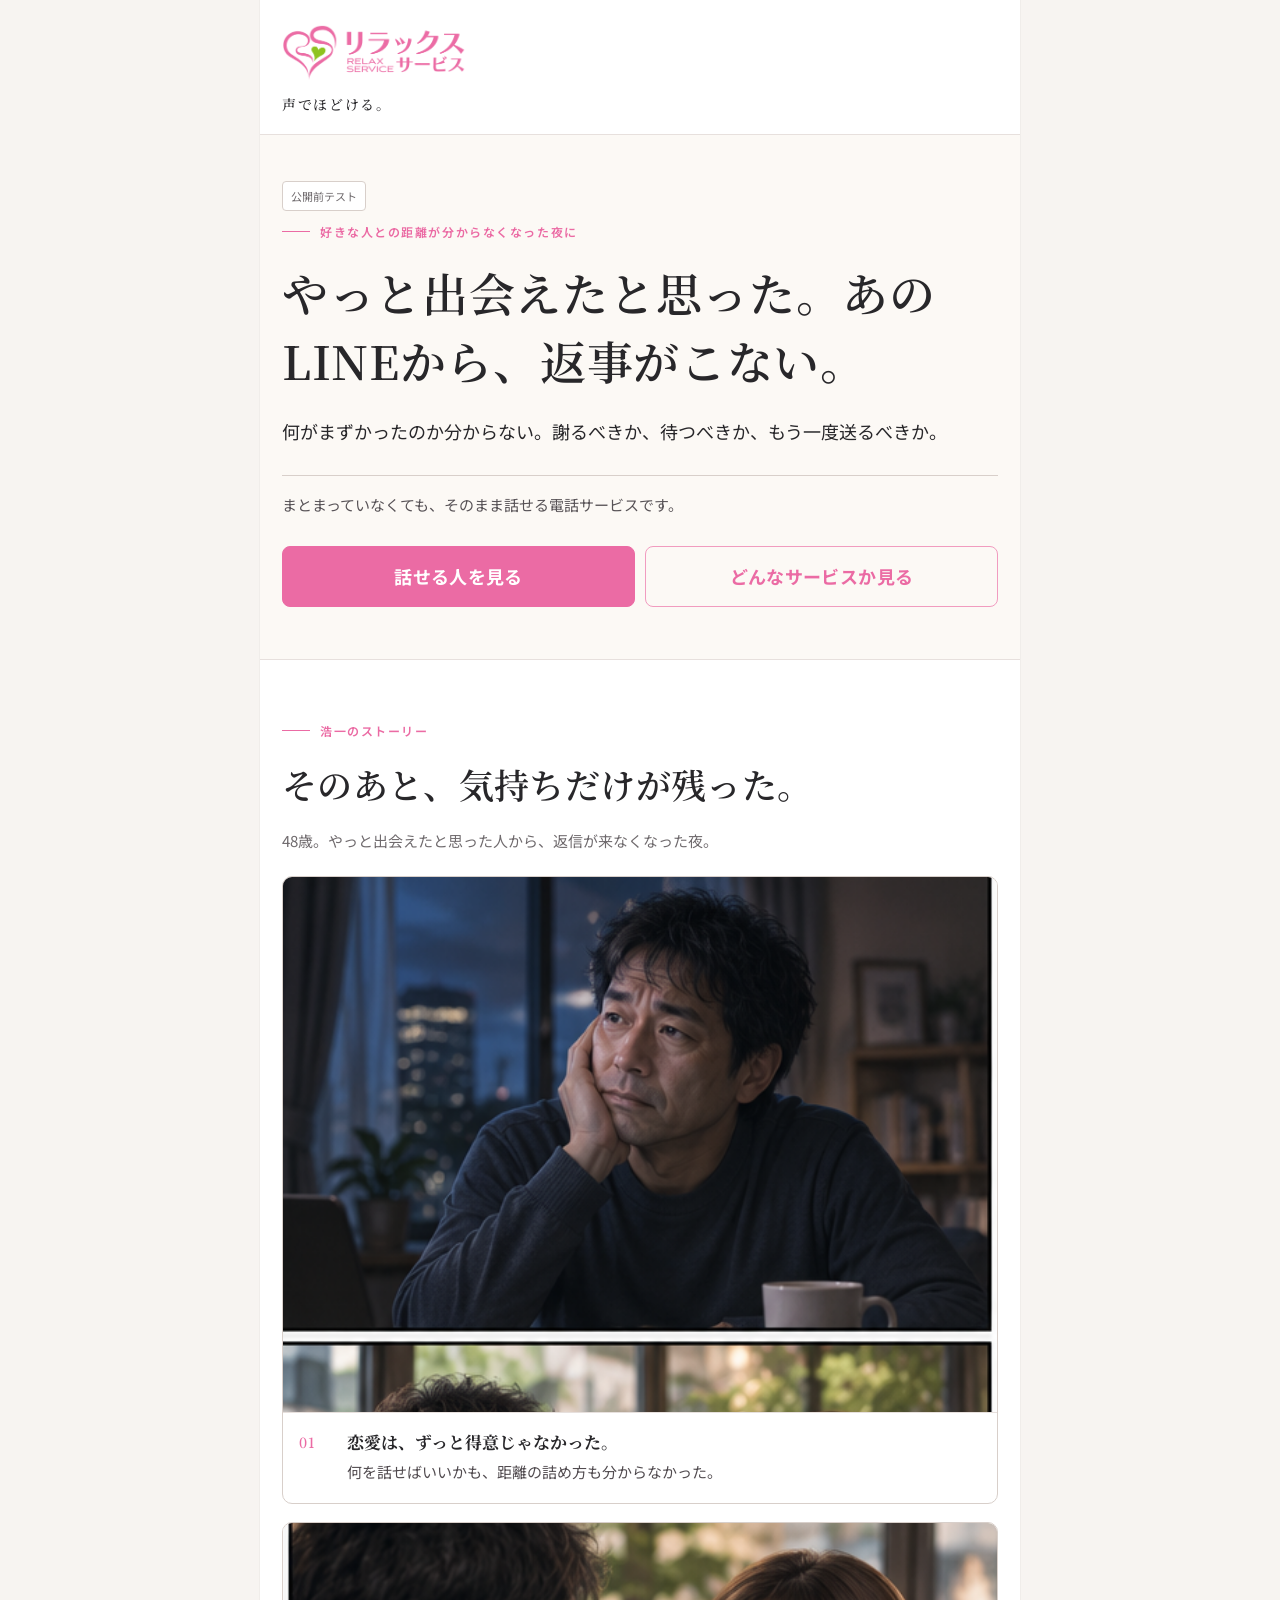
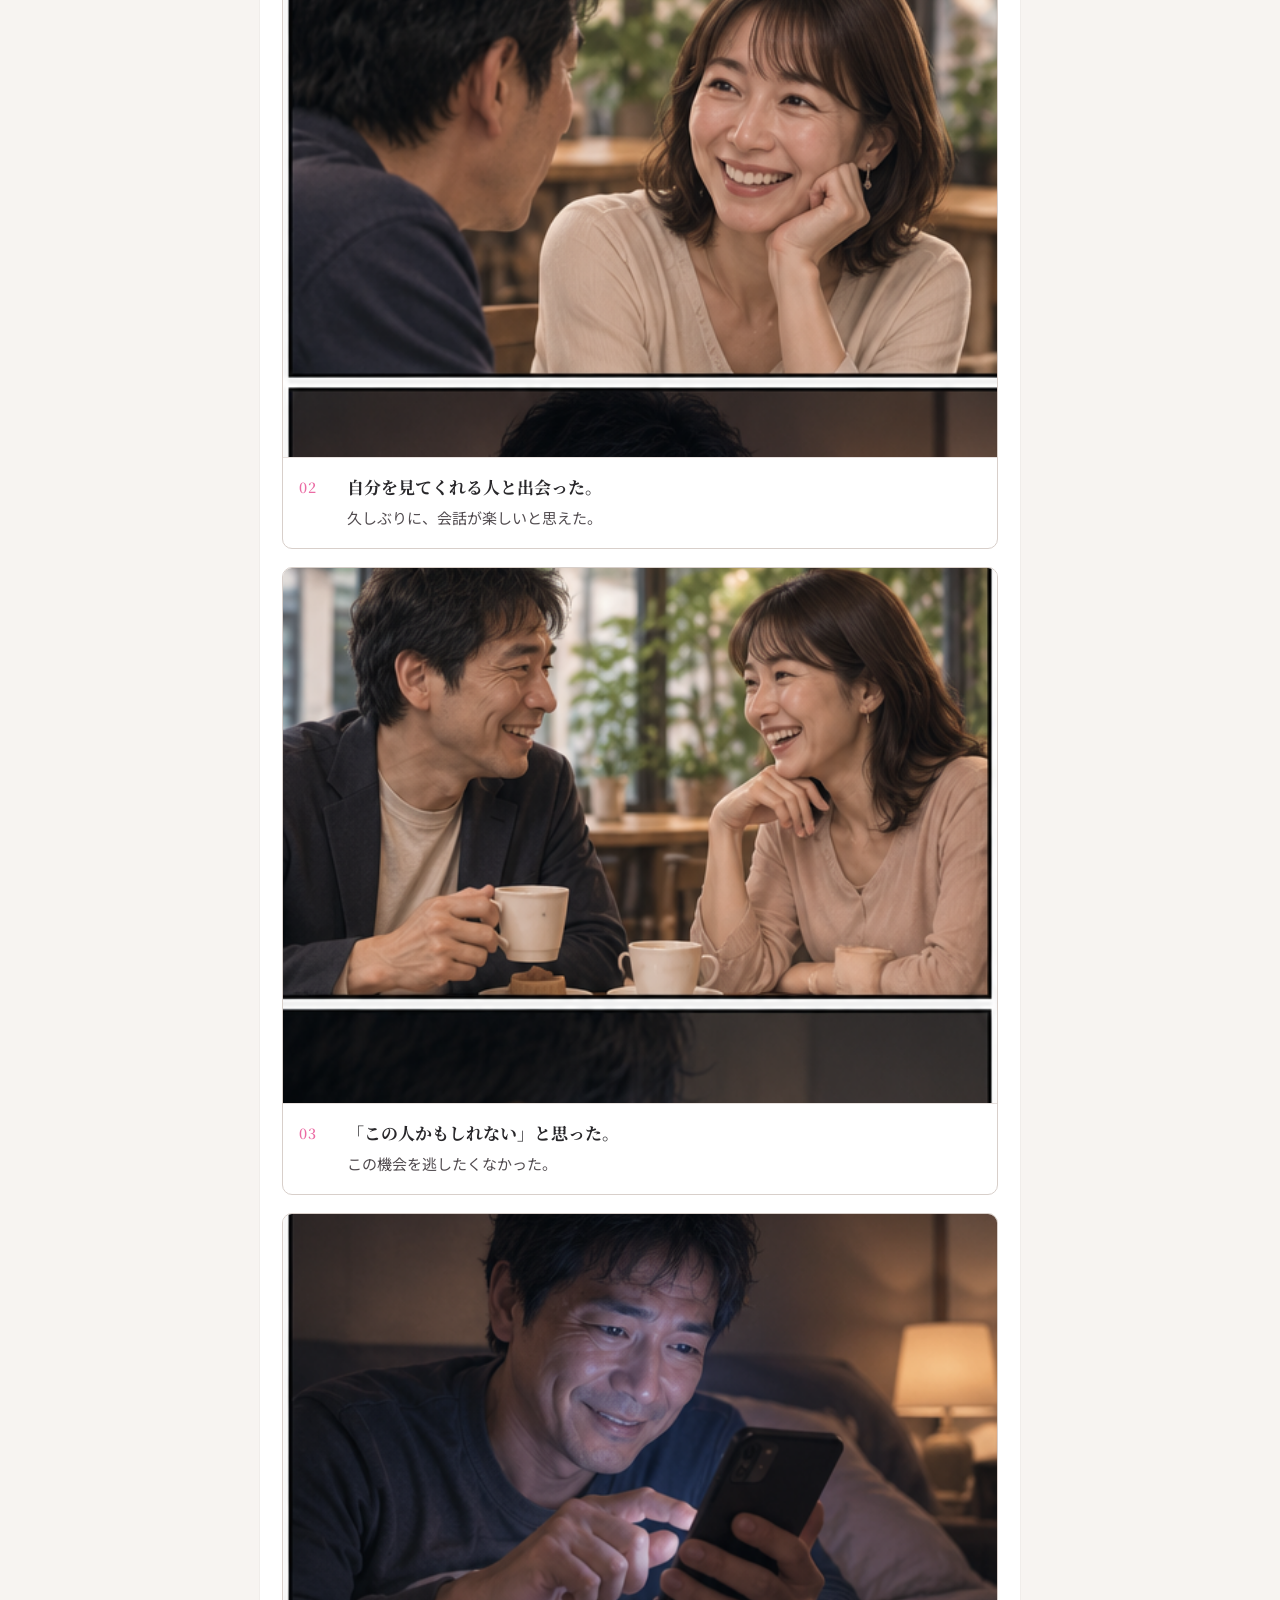
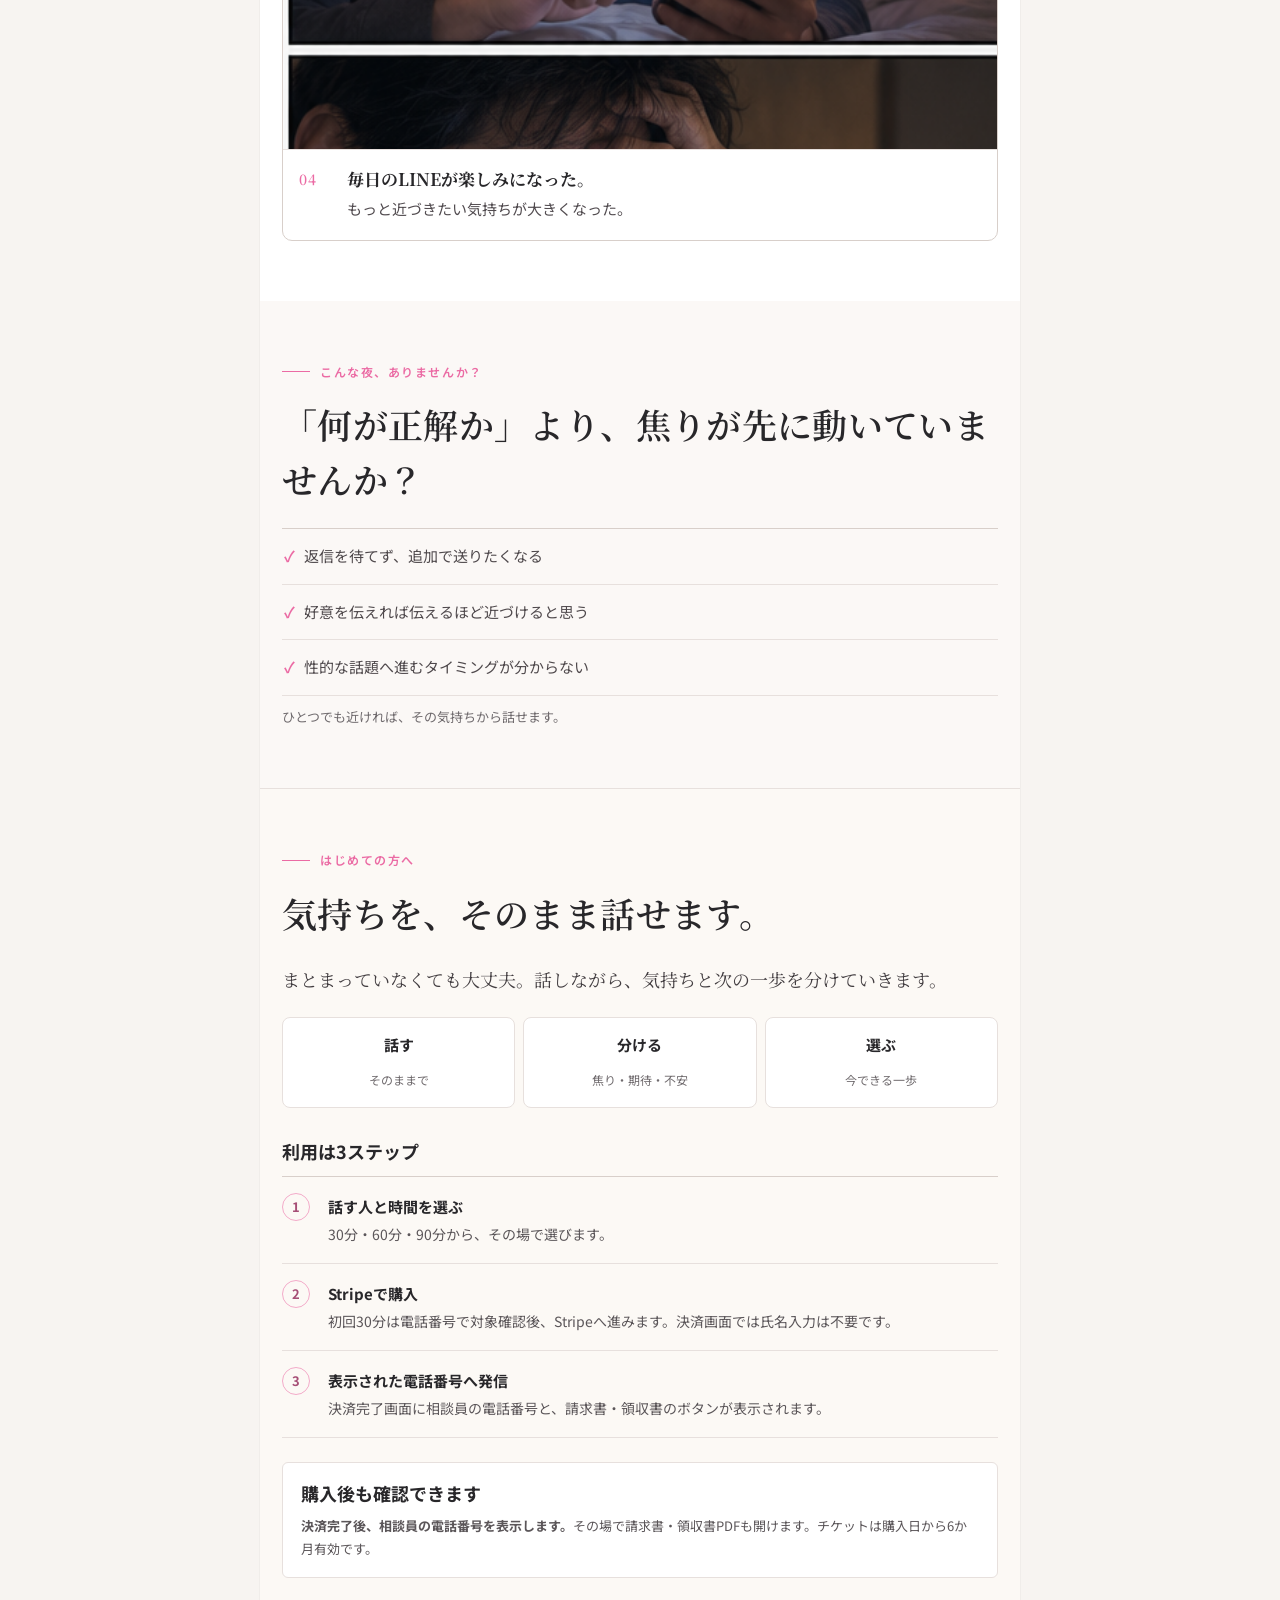
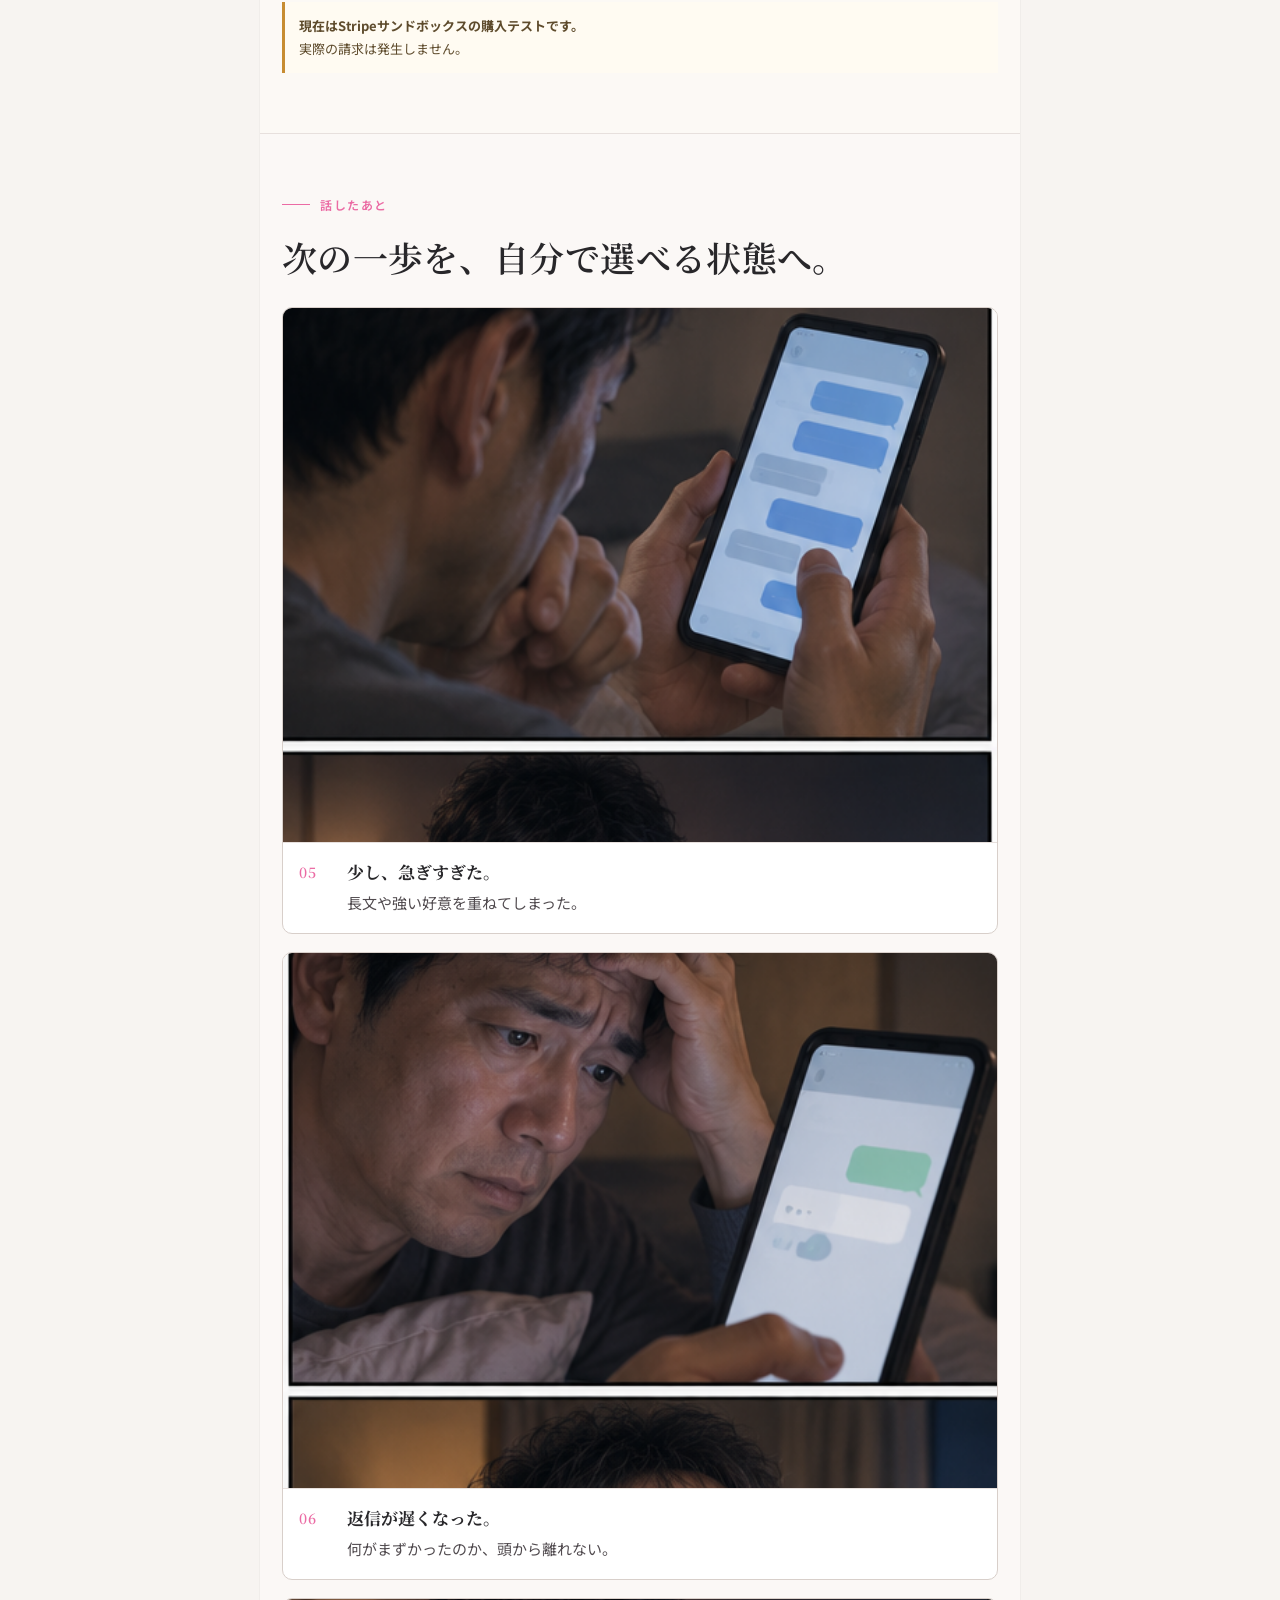
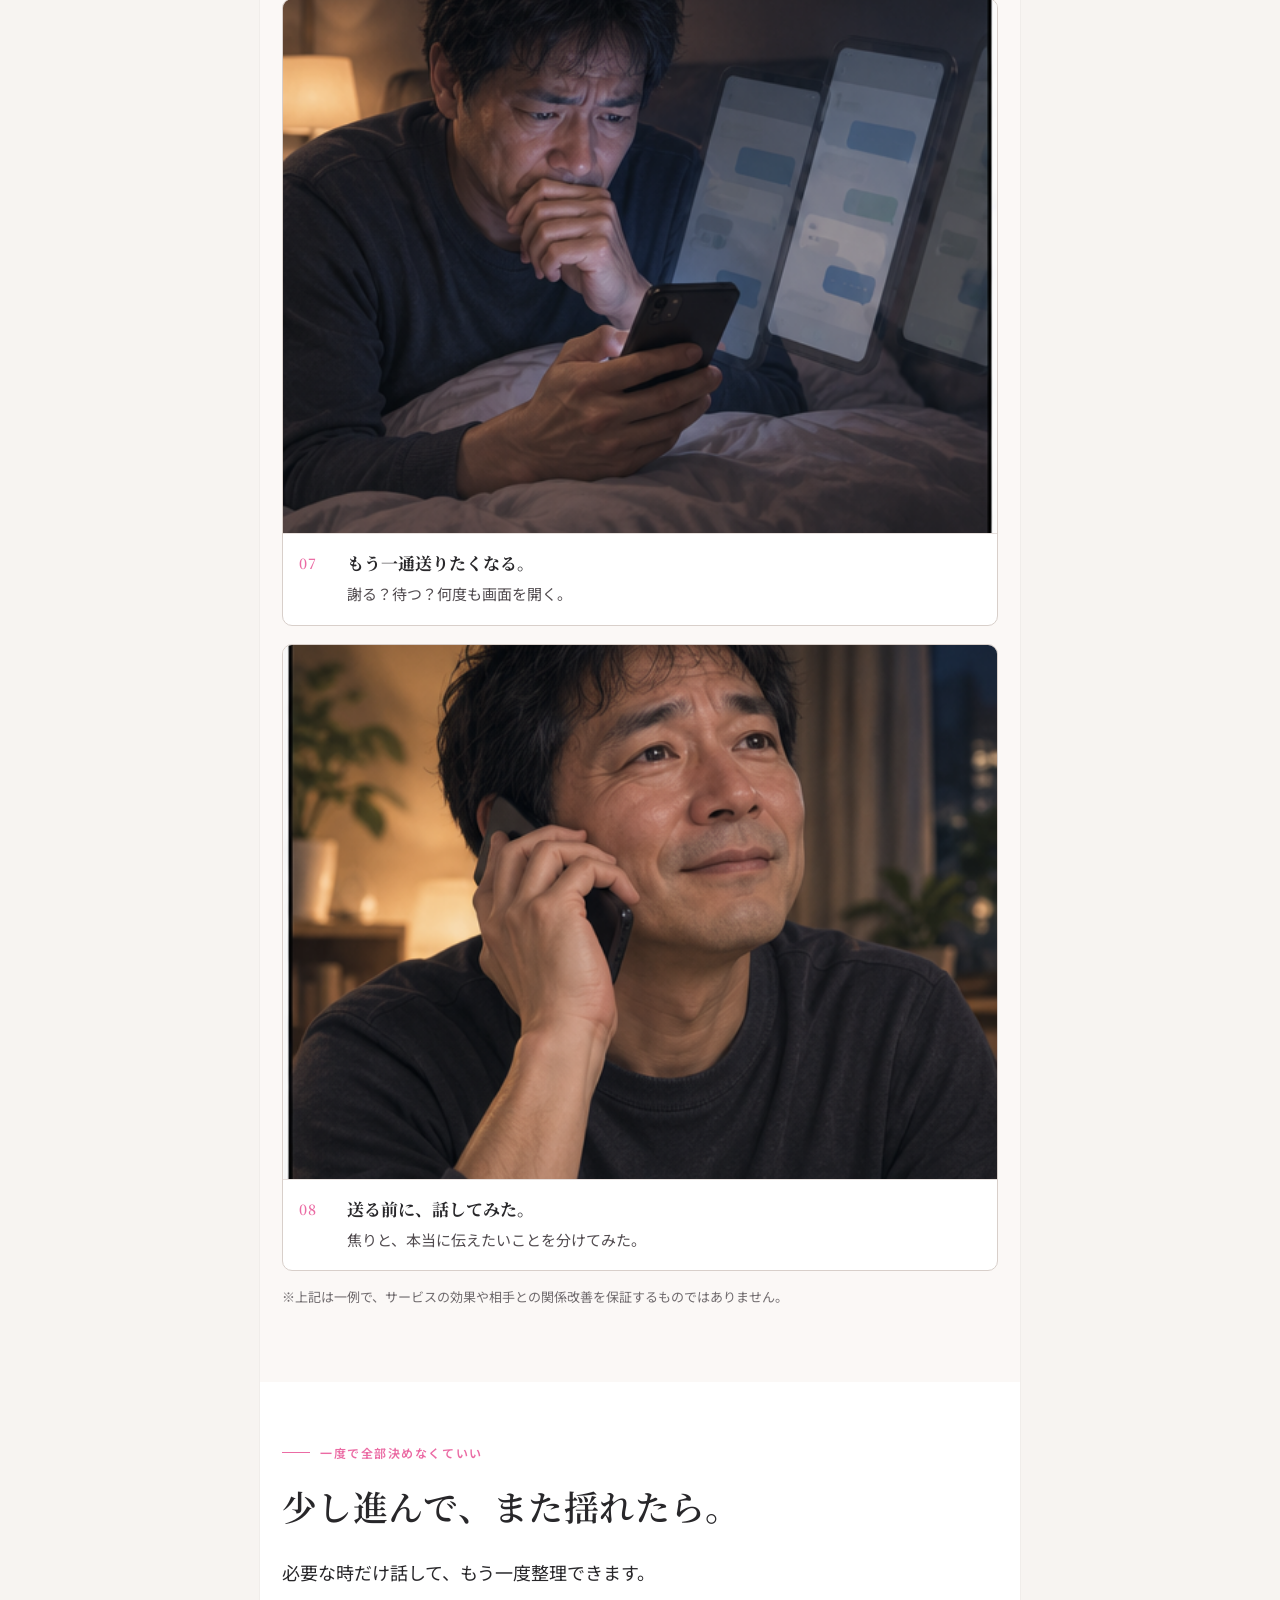
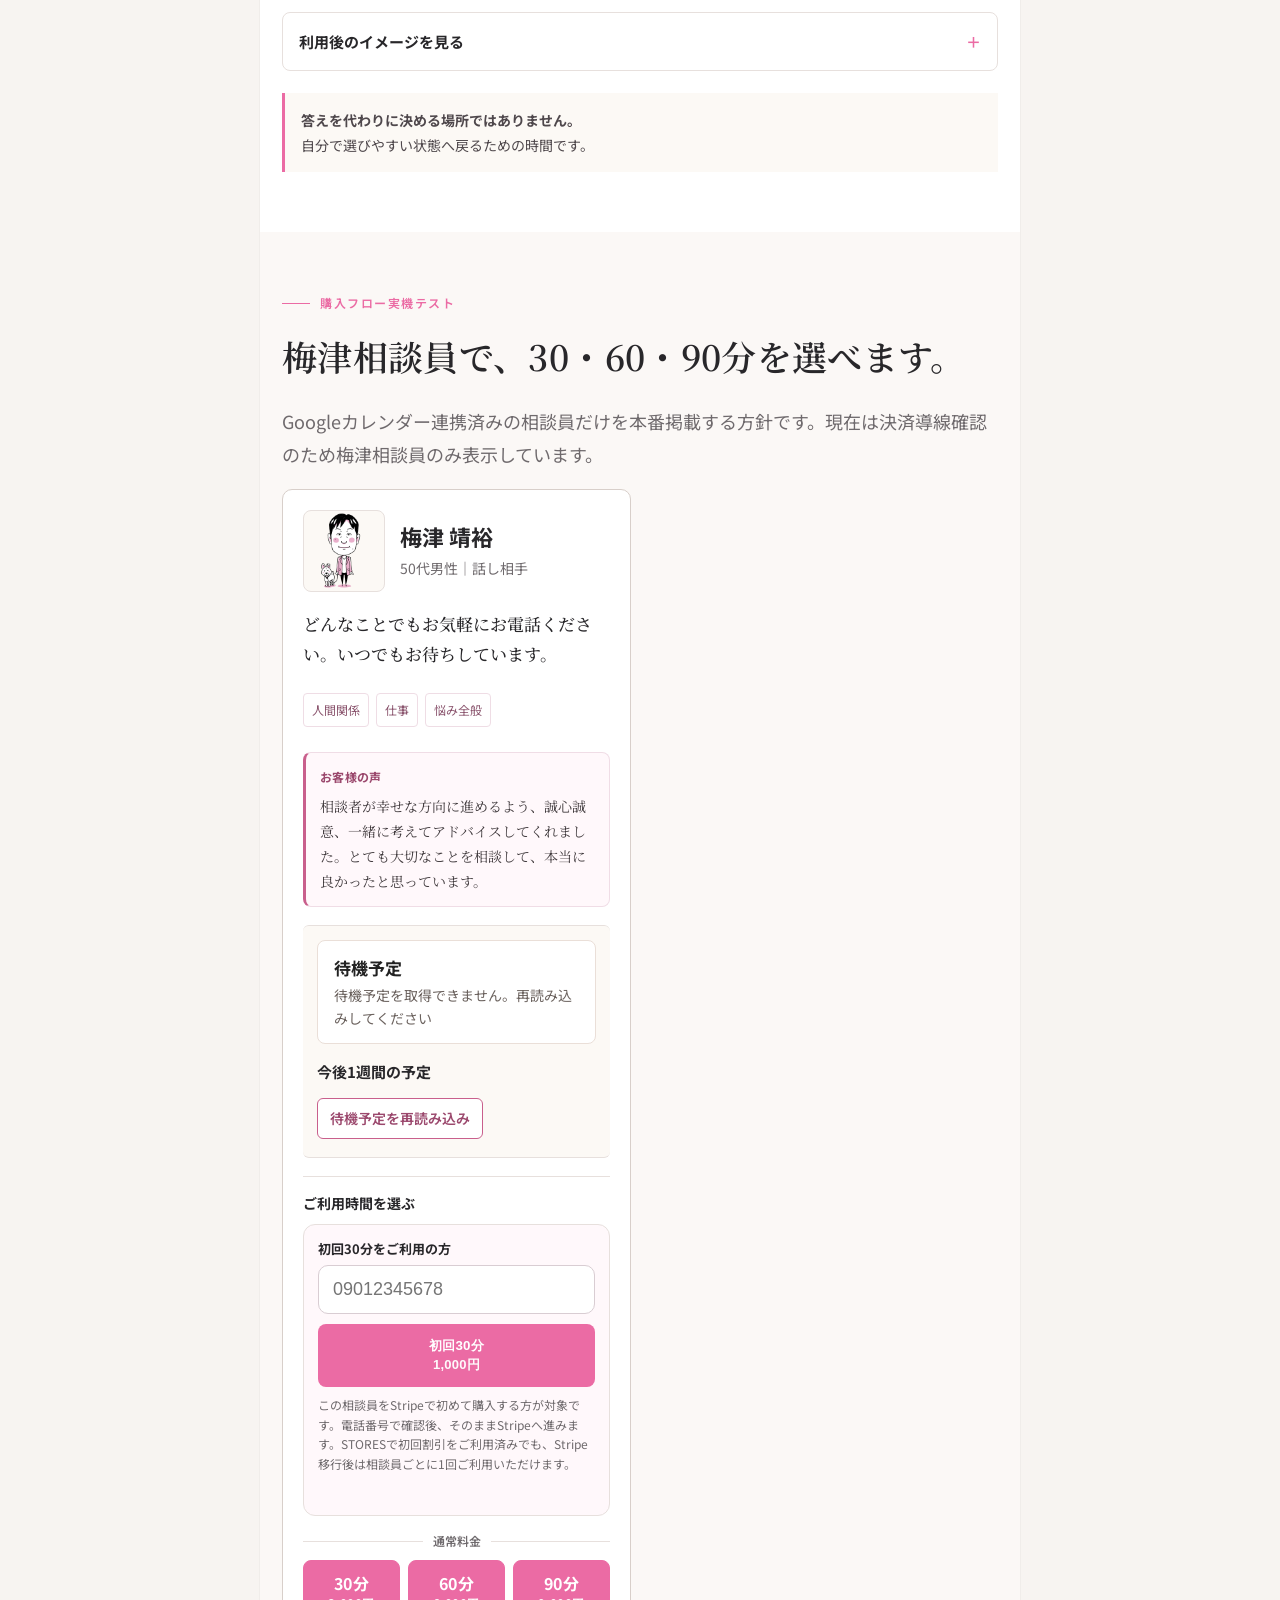
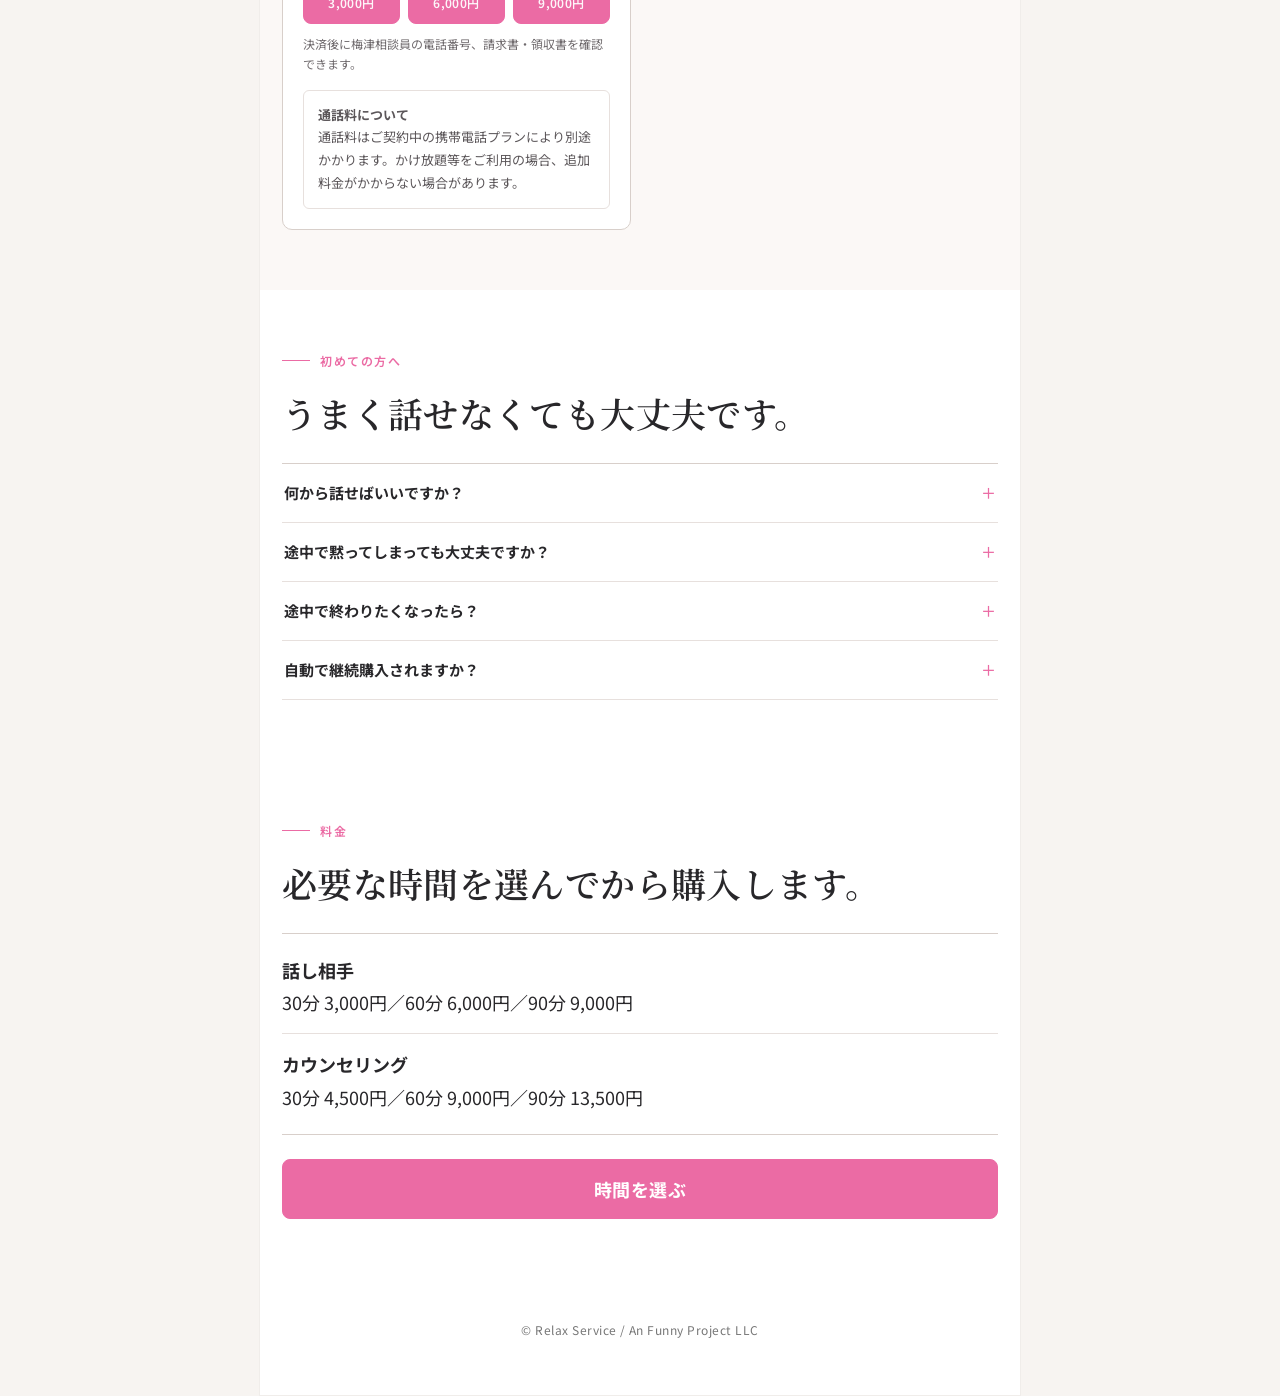
==== commit 70eb75f7: "Rebuild MLP002 directly from Mizuki LP template" ====
--- a/koichi2/index.html
+++ b/koichi2/index.html
@@ -2,16 +2,39 @@
 <html lang="ja">
 <head>
 <meta charset="utf-8"/>
-<meta name="viewport" content="width=device-width,initial-scale=1,viewport-fit=cover"/>
-<meta name="robots" content="noindex,nofollow"/>
+<meta content="width=device-width,initial-scale=1,viewport-fit=cover" name="viewport"/>
 <title>やっと出会えたと思った。あのLINEから、返事がこない。｜リラックスサービス</title>
-<meta name="description" content="恋愛経験が少なく、好きな人との距離の取り方が分からなくなった夜に、気持ちと次の行動を整理する電話サービス。"/>
-<link rel="preconnect" href="https://fonts.googleapis.com"/>
-<link rel="preconnect" href="https://fonts.gstatic.com" crossorigin/>
-<link href="https://fonts.googleapis.com/css2?family=Noto+Sans+JP:wght@400;500;600;700&family=Noto+Serif+JP:wght@500;600&display=swap" rel="stylesheet"/>
-<link rel="stylesheet" href="/lp001/style.css?v=20260922e"/>
+<meta content="恋愛経験が少なく、好きな人との距離の取り方が分からなくなった夜に、気持ちと次の行動を整理する電話サービス。" name="description"/>
+<meta content="noindex,nofollow" name="robots"/>
+<link href="https://fonts.googleapis.com" rel="preconnect"/>
+<link crossorigin="" href="https://fonts.gstatic.com" rel="preconnect"/>
+<link href="https://fonts.googleapis.com/css2?family=Noto+Sans+JP:wght@400;500;600;700&amp;family=Noto+Serif+JP:wght@500;600&amp;display=swap" rel="stylesheet"/>
+<link rel="stylesheet" href="/lp001/style.css?v=20260922f"/>
+<style>
+.purchase-block{margin-top:18px;padding-top:16px;border-top:1px solid var(--line)}
+.purchase-label{font-size:14px;font-weight:700;line-height:1.5;color:var(--text)}
+.first-ticket-form{margin-top:10px;padding:14px;border:1px solid var(--line);border-radius:12px;background:#fff8fb}
+.first-ticket-form label{display:block;font-size:13px;font-weight:700;line-height:1.5;color:var(--text)}
+.first-ticket-form input{width:100%;margin-top:7px;padding:13px 14px;border:1px solid #d9cdd3;border-radius:10px;background:#fff;font-size:18px;box-sizing:border-box}
+.first-ticket-submit{margin-top:10px!important;min-height:60px;width:100%;border:0;cursor:pointer;flex-direction:column;gap:1px;text-align:center;line-height:1.35}
+.first-ticket-submit span{display:block}
+.first-ticket-submit small{font-size:13px;font-weight:700;opacity:.96}
+.first-ticket-submit:disabled{opacity:.65;cursor:wait}
+.first-ticket-note{margin:8px 0 0;font-size:12px;line-height:1.65;color:var(--muted)}
+.first-ticket-status{min-height:1.6em;margin:8px 0 0;font-size:12px;line-height:1.5;font-weight:700;color:#9c456d}
+.gate-frame{position:absolute;width:1px;height:1px;border:0;opacity:0;pointer-events:none}
+.purchase-divider{display:flex;align-items:center;gap:10px;margin:14px 0 8px;color:var(--muted);font-size:12px;font-weight:600}
+.purchase-divider:before,.purchase-divider:after{content:"";height:1px;background:var(--line);flex:1}
+.ticket-options{display:grid;grid-template-columns:repeat(3,minmax(0,1fr));gap:8px;margin-top:0}
+.ticket-options .cta{margin-top:0!important;min-height:64px;padding:10px 4px;flex-direction:column;gap:1px;text-align:center;line-height:1.3}
+.ticket-options .cta span{font-size:16px}
+.ticket-options .cta small{font-size:12px;font-weight:600;opacity:.94}
+.purchase-note{margin:10px 0 0;font-size:12px;line-height:1.65;color:var(--muted)}
+.preview-label{display:inline-block;margin-bottom:10px;padding:4px 8px;border:1px solid #d8cfca;border-radius:4px;font-size:11px;color:#6f6a6d;background:#fff}
+@media(max-width:380px){.ticket-options{gap:6px}.ticket-options .cta{min-height:60px;padding:9px 3px}.ticket-options .cta span{font-size:15px}.ticket-options .cta small{font-size:11px}}
+</style>
 <script>
-window.RELAX_LP_ANALYTICS={lp_id:"MLP002",scenario:"koichi-rare-encounter",lp_version:"20260922e"};
+window.RELAX_LP_ANALYTICS={lp_id:"MLP002",scenario:"koichi-rare-encounter",lp_version:"20260922f"};
 (function(){
   const params=new URLSearchParams(window.location.search);
   window.RELAX_ANALYTICS_DISABLED=params.get("qa")==="1";
@@ -27,99 +50,100 @@
 })();
 </script>
 <script src="/assets/js/lp-analytics.js?v=20260922b" defer></script>
-<script>
-window.LP_CONFIG=Object.freeze({
-  pageTitle:"やっと出会えたと思った。あのLINEから、返事がこない。｜リラックスサービス",
-  pageDescription:"恋愛経験が少なく、好きな人との距離の取り方が分からなくなった夜に、気持ちと次の行動を整理する電話サービス。",
-  realtime:{consultantNo:"0000-3",statusUrl:"https://script.google.com/macros/s/AKfycbyl5jrBh-O9Zp2eiqddhQykp21fiEDpZBrxJ89byy57cCQq5nsPMZN3yl5K3QdPMjrt3g/exec?action=status",timezone:"Asia/Tokyo",days:7}
-});
-</script>
 </head>
-<body><div class="wrap">
-<div class="brandbar"><img alt="リラックスサービス" class="brandlogo" src="/assets/images/logo.png"/><div class="tagline">声でほどける。</div></div>
-<header class="hero"><div class="pad">
+<body>
+<div class="wrap">
+<div class="brandbar">
+<img alt="リラックスサービス" class="brandlogo" src="/assets/images/logo.png"/>
+<div class="tagline">声でほどける。</div>
+</div>
+<header class="hero">
+<div class="pad">
 <div class="preview-label">公開前テスト</div>
 <div class="kicker">好きな人との距離が分からなくなった夜に</div>
 <h1>やっと出会えたと思った。あのLINEから、返事がこない。</h1>
-<p class="lead">恋愛経験が少ないから、何がまずかったのか分からない。謝るべきか、待つべきか、もう一度送るべきか。誰にも聞けない夜に。</p>
+<p class="lead">何がまずかったのか分からない。謝るべきか、待つべきか、もう一度送るべきか。</p>
 <div class="hero-note">まとまっていなくても、そのまま話せる電話サービスです。</div>
 <div class="cta-row"><a class="cta" href="#people">話せる人を見る</a><a class="cta secondary" href="#service-guide">どんなサービスか見る</a></div>
-</div></header>
-
+</div>
+</header>
 <main>
 <section id="story"><div class="pad">
-<div class="kicker">浩一 48歳｜もう一つのストーリー</div><h2>「この人かもしれない」と思ったから、焦ってしまった。</h2>
-<p class="story-intro">恋愛に縁が薄く、自分にはもう無理かもしれないと思っていた。その時に出会った人だった。</p>
-<div class="manga-board">
-<img src="/assets/images/koichi-mlp002-8panel.png" alt="浩一の気持ちの流れを描いた8コマ漫画" width="1024" height="1536" loading="lazy"/>
-<div class="manga-summary">
-<div><b>01</b>やっと出会えた<br><span>「この人かもしれない」と思った</span></div>
-<div><b>02</b>焦って近づく<br><span>LINEを重ね、返信が変わる</span></div>
-<div><b>03</b>もう一通の前に<br><span>今夜は気持ちを整理する</span></div>
-</div>
-</div>
+<div class="kicker">浩一のストーリー</div>
+<h2>そのあと、気持ちだけが残った。</h2>
+<p class="story-intro">48歳。やっと出会えたと思った人から、返信が来なくなった夜。</p>
+<div aria-label="浩一の8コマストーリー前半" class="manga-stack">
+<article class="manga-panel"><div aria-hidden="true" class="manga-scene koichi-scene koichi-r1 koichi-c1"><img alt="" src="/assets/images/koichi-mlp002-8panel.png"/></div><div class="manga-copy"><span>01</span><p><b>恋愛は、ずっと得意じゃなかった。</b>何を話せばいいかも、距離の詰め方も分からなかった。</p></div></article>
+<article class="manga-panel"><div aria-hidden="true" class="manga-scene koichi-scene koichi-r1 koichi-c2"><img alt="" src="/assets/images/koichi-mlp002-8panel.png"/></div><div class="manga-copy"><span>02</span><p><b>自分を見てくれる人と出会った。</b>久しぶりに、会話が楽しいと思えた。</p></div></article>
+<article class="manga-panel"><div aria-hidden="true" class="manga-scene koichi-scene koichi-r2 koichi-c1"><img alt="" src="/assets/images/koichi-mlp002-8panel.png"/></div><div class="manga-copy"><span>03</span><p><b>「この人かもしれない」と思った。</b>この機会を逃したくなかった。</p></div></article>
+<article class="manga-panel"><div aria-hidden="true" class="manga-scene koichi-scene koichi-r2 koichi-c2"><img alt="" src="/assets/images/koichi-mlp002-8panel.png"/></div><div class="manga-copy"><span>04</span><p><b>毎日のLINEが楽しみになった。</b>もっと近づきたい気持ちが大きくなった。</p></div></article>
 </div>
 </div></section>
-
 <section class="section-soft" id="self-check"><div class="pad">
-<div class="kicker">こんな夜、ありませんか？</div><h2>「何が正解か」より、焦りが先に動いていませんか？</h2>
-<div class="compact-points"><div class="compact-point">返信を待てず、追加で送りたくなる</div><div class="compact-point">好意を伝えれば伝えるほど近づけると思ってしまう</div><div class="compact-point">性的な話題へ進むタイミングが分からない</div></div>
+<div class="kicker">こんな夜、ありませんか？</div>
+<h2>「何が正解か」より、焦りが先に動いていませんか？</h2>
+<div class="compact-points">
+<div class="compact-point">返信を待てず、追加で送りたくなる</div>
+<div class="compact-point">好意を伝えれば伝えるほど近づけると思う</div>
+<div class="compact-point">性的な話題へ進むタイミングが分からない</div>
+</div>
 <p class="short-note">ひとつでも近ければ、その気持ちから話せます。</p>
 </div></section>
-
 <section class="service-primer" id="service-guide"><div class="pad">
-<div class="kicker">はじめての方へ</div><h2>気持ちと、次にすることを分けて考える。</h2>
-<p class="service-definition">焦って動く前に、気持ちと相手のペースを分けて考えます。</p>
+<div class="kicker">はじめての方へ</div>
+<h2>気持ちを、そのまま話せます。</h2>
+<p class="service-definition">まとまっていなくても大丈夫。話しながら、気持ちと次の一歩を分けていきます。</p>
 <div class="compact-flow">
 <div><b>話す</b><span>そのままで</span></div>
-<div><b>分ける</b><span>気持ち・不安・期待</span></div>
-<div><b>選ぶ</b><span>次の一歩</span></div>
+<div><b>分ける</b><span>焦り・期待・不安</span></div>
+<div><b>選ぶ</b><span>今できる一歩</span></div>
 </div>
 <div class="use-steps"><h3>利用は3ステップ</h3><ol>
 <li class="use-step"><span class="step-number">1</span><div><b>話す人と時間を選ぶ</b><p>30分・60分・90分から、その場で選びます。</p></div></li>
-<li class="use-step"><span class="step-number">2</span><div><b>Stripeで購入</b><p>初回30分は電話番号で対象確認後、Stripeへ進みます。</p></div></li>
-<li class="use-step"><span class="step-number">3</span><div><b>表示された電話番号へ発信</b><p>決済完了後、相談員の電話番号を確認して電話します。</p></div></li>
+<li class="use-step"><span class="step-number">2</span><div><b>Stripeで購入</b><p>初回30分は電話番号で対象確認後、Stripeへ進みます。決済画面では氏名入力は不要です。</p></div></li>
+<li class="use-step"><span class="step-number">3</span><div><b>表示された電話番号へ発信</b><p>決済完了画面に相談員の電話番号と、請求書・領収書のボタンが表示されます。</p></div></li>
 </ol></div>
+<div class="safety-box"><h3>購入後も確認できます</h3><p><b>決済完了後、相談員の電話番号を表示します。</b>その場で請求書・領収書PDFも開けます。チケットは購入日から6か月有効です。</p></div>
 <div class="test-notice" role="note"><b>現在はStripeサンドボックスの購入テストです。</b><span>実際の請求は発生しません。</span></div>
 </div></section>
-
 <section class="section-soft" id="story-after"><div class="pad">
-<div class="kicker">話したあと</div><h2>「取り戻す」より先に、自分の焦りを扱えるようになる。</h2>
-<div class="after-points">
-<div class="after-point"><b>今夜</b>追加LINEは送らず、まず寝る。</div><div class="after-point"><b>次に話す時</b>短く自然に。相手のペースも見る。</div><div class="after-point"><b>その先</b>焦りと自分の価値を結びつけすぎない。</div>
+<div class="kicker">話したあと</div><h2>次の一歩を、自分で選べる状態へ。</h2>
+<div aria-label="浩一の8コマストーリー後半" class="manga-stack">
+<article class="manga-panel"><div aria-hidden="true" class="manga-scene koichi-scene koichi-r3 koichi-c1"><img alt="" src="/assets/images/koichi-mlp002-8panel.png"/></div><div class="manga-copy"><span>05</span><p><b>少し、急ぎすぎた。</b>長文や強い好意を重ねてしまった。</p></div></article>
+<article class="manga-panel"><div aria-hidden="true" class="manga-scene koichi-scene koichi-r3 koichi-c2"><img alt="" src="/assets/images/koichi-mlp002-8panel.png"/></div><div class="manga-copy"><span>06</span><p><b>返信が遅くなった。</b>何がまずかったのか、頭から離れない。</p></div></article>
+<article class="manga-panel"><div aria-hidden="true" class="manga-scene koichi-scene koichi-r4 koichi-c1"><img alt="" src="/assets/images/koichi-mlp002-8panel.png"/></div><div class="manga-copy"><span>07</span><p><b>もう一通送りたくなる。</b>謝る？待つ？何度も画面を開く。</p></div></article>
+<article class="manga-panel"><div aria-hidden="true" class="manga-scene koichi-scene koichi-r4 koichi-c2"><img alt="" src="/assets/images/koichi-mlp002-8panel.png"/></div><div class="manga-copy"><span>08</span><p><b>送る前に、話してみた。</b>焦りと、本当に伝えたいことを分けてみた。</p></div></article>
 </div>
+<p class="muted" style="margin-top:14px;font-size:13px">※上記は一例で、サービスの効果や相手との関係改善を保証するものではありません。</p>
 </div></section>
-
 <section id="repeat-case"><div class="pad">
 <div class="kicker">一度で全部決めなくていい</div>
-<h2>関係が少し戻っても、また不安になることはある。</h2>
+<h2>少し進んで、また揺れたら。</h2>
 <p class="lead">必要な時だけ話して、もう一度整理できます。</p>
 <details class="secondary-story">
 <summary>利用後のイメージを見る</summary>
 <div class="secondary-story-body">
 <div class="repeat-case">
-<div class="repeat-step"><span class="repeat-step-num">1</span><div><b>話した夜</b><p>追加LINEを送らず、まず寝ることにした。</p></div></div><div class="repeat-step"><span class="repeat-step-num">2</span><div><b>数日後</b><p>短い返信が来た。嬉しい一方で、また一気に距離を詰めたくなる。</p></div></div><div class="repeat-step"><span class="repeat-step-num">3</span><div><b>また揺れた時</b><p>「今すぐ何かしないと」と感じたら、必要な時だけ話して気持ちを分け直す。</p></div></div>
+<div class="repeat-step"><span class="repeat-step-num">1</span><div><b>話した夜</b><p>今夜は追加で送らず、まず寝る。</p></div></div>
+<div class="repeat-step"><span class="repeat-step-num">2</span><div><b>数日後</b><p>返信が来ても、一気に距離を詰めない。</p></div></div>
+<div class="repeat-step"><span class="repeat-step-num">3</span><div><b>また揺れた時</b><p>必要なら、もう一度気持ちを分け直す。</p></div></div>
 </div>
 </div></details>
-<div class="reassurance"><b>相手を攻略する答えを教える場所ではありません。</b><br>焦って動く前に、自分で選びやすい状態へ戻るための時間です。</div>
+<div class="reassurance"><b>答えを代わりに決める場所ではありません。</b><br>自分で選びやすい状態へ戻るための時間です。</div>
 </div></section>
 <section class="section-soft" id="people"><div class="pad">
-<div class="kicker">話せる人</div><h2>今、話せる時間を確認してから選べます。</h2>
-<p class="muted">公開前テストでは、決済・待機予定・計測確認のため梅津相談員のみ表示しています。</p>
+<div class="kicker">購入フロー実機テスト</div><h2>梅津相談員で、30・60・90分を選べます。</h2>
+<p class="muted">Googleカレンダー連携済みの相談員だけを本番掲載する方針です。現在は決済導線確認のため梅津相談員のみ表示しています。</p>
 <div class="counselors">
-<article class="person" data-counselor-id="0000-3">
-<div class="person-top"><div class="avatar"><img alt="梅津 靖裕" src="/assets/images/umezu.png"/></div><div><div class="person-name">梅津 靖裕</div><div class="meta">50代男性｜話し相手</div></div></div>
-<p class="one-line">どんなことでもお気軽にお電話ください。いつでもお待ちしています。</p>
-<div class="tags"><span class="tag">人間関係</span><span class="tag">仕事</span><span class="tag">悩み全般</span></div>
-<div class="schedule" id="realtime-schedule-0000-3"><div aria-live="polite" class="realtime-status" id="realtime-status-0000-3"><div class="realtime-status-label" id="realtime-label-0000-3">待機予定</div><div class="realtime-status-time" id="realtime-time-0000-3">待機予定を読み込み中…</div></div><div class="schedule-head"><b>今後1週間の予定</b></div><ul class="schedule-list" id="realtime-week-0000-3"><li>待機予定を読み込み中…</li></ul></div>
+<article class="person" data-counselor-id="0000-3"><div class="person-top"><div class="avatar"><img alt="梅津 靖裕" src="/assets/images/umezu.png"/></div><div><div class="person-name">梅津 靖裕</div><div class="meta">50代男性｜話し相手</div></div></div><p class="one-line">どんなことでもお気軽にお電話ください。いつでもお待ちしています。</p><div class="tags"><span class="tag">人間関係</span><span class="tag">仕事</span><span class="tag">悩み全般</span></div><div class="schedule" id="realtime-schedule-0000-3"><div aria-live="polite" class="realtime-status" id="realtime-status-0000-3"><div class="realtime-status-label" id="realtime-label-0000-3">待機予定</div><div class="realtime-status-time" id="realtime-time-0000-3">待機予定を読み込み中…</div></div><div class="schedule-head"><b>今後1週間の予定</b></div><ul class="schedule-list" id="realtime-week-0000-3"><li>待機予定を読み込み中…</li></ul></div>
 <div class="purchase-block">
 <div class="purchase-label">ご利用時間を選ぶ</div>
-<form class="first-ticket-form" data-initial-checkout data-consultant-no="0000-3" data-lp-id="MLP002" data-action-url="https://script.google.com/macros/s/AKfycbyuumB90EbJS9sesozUegcU6GgNjyPPmqKbL3ztT37lqw7tOjkDwL4-ysuvNX4xsSWS6w/exec" novalidate>
-<label>初回30分をご利用の方</label>
-<input data-initial-phone name="phone" type="tel" inputmode="tel" autocomplete="tel" placeholder="09012345678" required>
-<button class="cta first-ticket-submit" data-initial-submit type="submit"><span>初回30分</span><small>1,000円</small></button>
-<p class="first-ticket-note">この相談員をStripeで初めて購入する方が対象です。電話番号で確認後、そのままStripeへ進みます。</p>
-<p class="first-ticket-status" data-initial-status aria-live="polite"></p>
+<form class="first-ticket-form" id="initial-ticket-form" data-initial-checkout data-consultant-no="0000-3" data-lp-id="MLP002" data-action-url="https://script.google.com/macros/s/AKfycbyuumB90EbJS9sesozUegcU6GgNjyPPmqKbL3ztT37lqw7tOjkDwL4-ysuvNX4xsSWS6w/exec" novalidate>
+<label for="initial-phone">初回30分をご利用の方</label>
+<input id="initial-phone" data-initial-phone name="phone" type="tel" inputmode="tel" autocomplete="tel" placeholder="09012345678" aria-describedby="initial-note initial-status" required>
+<button class="cta first-ticket-submit" data-initial-submit id="initial-submit" type="submit"><span>初回30分</span><small>1,000円</small></button>
+<p class="first-ticket-note" id="initial-note">この相談員をStripeで初めて購入する方が対象です。電話番号で確認後、そのままStripeへ進みます。STORESで初回割引をご利用済みでも、Stripe移行後は相談員ごとに1回ご利用いただけます。</p>
+<p class="first-ticket-status" data-initial-status id="initial-status" aria-live="polite"></p>
 </form>
 <div class="purchase-divider"><span>通常料金</span></div>
 <div class="ticket-options" aria-label="梅津相談員の通常購入時間">
@@ -127,7 +151,7 @@
 <a class="cta" href="https://buy.stripe.com/test_28E3cx1ldgtkd2X5lCgQE0h?client_reference_id=0000-3_MLP002"><span>60分</span><small>6,000円</small></a>
 <a class="cta" href="https://buy.stripe.com/test_28EeVfaVNa4W6Ez3dugQE0i?client_reference_id=0000-3_MLP002"><span>90分</span><small>9,000円</small></a>
 </div>
-<p class="purchase-note">決済後に相談員の電話番号、請求書・領収書を確認できます。</p>
+<p class="purchase-note">決済後に梅津相談員の電話番号、請求書・領収書を確認できます。</p>
 <div class="fee-note"><b>通話料について</b><br>通話料はご契約中の携帯電話プランにより別途かかります。かけ放題等をご利用の場合、追加料金がかからない場合があります。</div>
 </div>
 </article>
@@ -136,19 +160,26 @@
 <section id="faq"><div class="pad">
 <div class="kicker">初めての方へ</div><h2>うまく話せなくても大丈夫です。</h2>
 <div class="faq-list">
-<details class="faq-item"><summary>何から話せばいいですか？</summary><div class="faq-answer">「何から話せばいいか分からない」と、そのまま伝えて大丈夫です。今いちばん頭から離れないことから話せます。</div></details>
-<details class="faq-item"><summary>相手との関係をどうするか決めてもらえますか？</summary><div class="faq-answer">答えを代わりに決めるサービスではありません。気持ちと選択肢を整理し、ご自身で選びやすい状態を目指します。</div></details>
-<details class="faq-item"><summary>途中で黙ったり、終わりたくなっても大丈夫ですか？</summary><div class="faq-answer">大丈夫です。沈黙も含めてご自身のペースで話せます。無理に通話を続ける必要はありません。</div></details>
+<details class="faq-item"><summary>何から話せばいいですか？</summary><div class="faq-answer">「何から話せばいいか分からない」と、そのまま伝えて大丈夫です。今いちばん頭から離れないことから、一緒に整理します。</div></details>
+<details class="faq-item"><summary>途中で黙ってしまっても大丈夫ですか？</summary><div class="faq-answer">大丈夫です。考える時間や沈黙も含めて、その人のペースで話せます。</div></details>
+<details class="faq-item"><summary>途中で終わりたくなったら？</summary><div class="faq-answer">無理に話し続ける必要はありません。ご自身の判断で通話を終えられます。</div></details>
 <details class="faq-item"><summary>自動で継続購入されますか？</summary><div class="faq-answer">されません。必要な時に、必要な時間のチケットを都度購入します。</div></details>
-</div></div></section>
-
-<section><div class="pad"><div class="kicker">料金</div><h2>必要な時間を選んでから購入します。</h2>
-<div class="pricebox"><p><b>話し相手</b><br>30分 3,000円／60分 6,000円／90分 9,000円</p><p><b>初回30分</b><br>対象の相談員をStripeで初めて購入する方は 1,000円</p></div>
-<div class="final-cta"><a class="cta" href="#people">時間を選ぶ</a></div>
+</div>
 </div></section>
+<section><div class="pad"><div class="kicker">料金</div><h2>必要な時間を選んでから購入します。</h2><div class="pricebox"><p><b>話し相手</b><br/>30分 3,000円／60分 6,000円／90分 9,000円</p><p><b>カウンセリング</b><br/>30分 4,500円／60分 9,000円／90分 13,500円</p></div><div class="final-cta"><a class="cta" href="#people">時間を選ぶ</a></div></div></section>
 </main>
 <footer class="footer">© Relax Service / An Funny Project LLC</footer>
 </div>
+
+<script>
+window.LP_CONFIG=Object.freeze({
+  lpId:"MLP002",
+  pageTitle:"やっと出会えたと思った。あのLINEから、返事がこない。｜リラックスサービス",
+  pageDescription:"恋愛経験が少なく、好きな人との距離の取り方が分からなくなった夜に、気持ちと次の行動を整理する電話サービス。",
+  realtime:{consultantNo:"0000-3",statusUrl:"https://script.google.com/macros/s/AKfycbyl5jrBh-O9Zp2eiqddhQykp21fiEDpZBrxJ89byy57cCQq5nsPMZN3yl5K3QdPMjrt3g/exec?action=status",timezone:"Asia/Tokyo",days:7}
+});
+</script>
 <script src="/lp001/app.js?v=20260919a" defer></script>
 <script src="/assets/js/initial-checkout.js?v=20260922b" defer></script>
-</body></html>+</body>
+</html>
--- a/lp001/style.css
+++ b/lp001/style.css
@@ -298,3 +298,25 @@
 @media(max-width:480px){
   .manga-summary div{padding:9px 5px;font-size:11px}
 }
+
+
+/* Koichi: use Mizuki manga-stack template */
+.koichi-scene{aspect-ratio:4/3}
+.koichi-scene img{position:absolute;top:0;width:200%;max-width:none;height:auto;display:block;transform:none}
+.koichi-scene-1 img{left:0;top:0}
+.koichi-scene-2 img{left:-100%;top:0}
+.koichi-scene-3 img{left:0;top:-100%}
+.koichi-scene-4 img{left:-100%;top:-100%}
+.koichi-scene-5 img{left:0;top:-200%}
+.koichi-scene-6 img{left:-100%;top:-200%}
+.koichi-scene-7 img{left:0;top:-300%}
+.koichi-scene-8 img{left:-100%;top:-300%}
+
+
+/* Koichi composite manga crop: 2 columns x 4 rows */
+.koichi-scene{aspect-ratio:4/3}
+.koichi-scene img{position:absolute;max-width:none;width:200%;height:auto;transform:none!important;left:0;top:0}
+.koichi-c2 img{left:-100%}
+.koichi-r2 img{top:-100%}
+.koichi-r3 img{top:-200%}
+.koichi-r4 img{top:-300%}
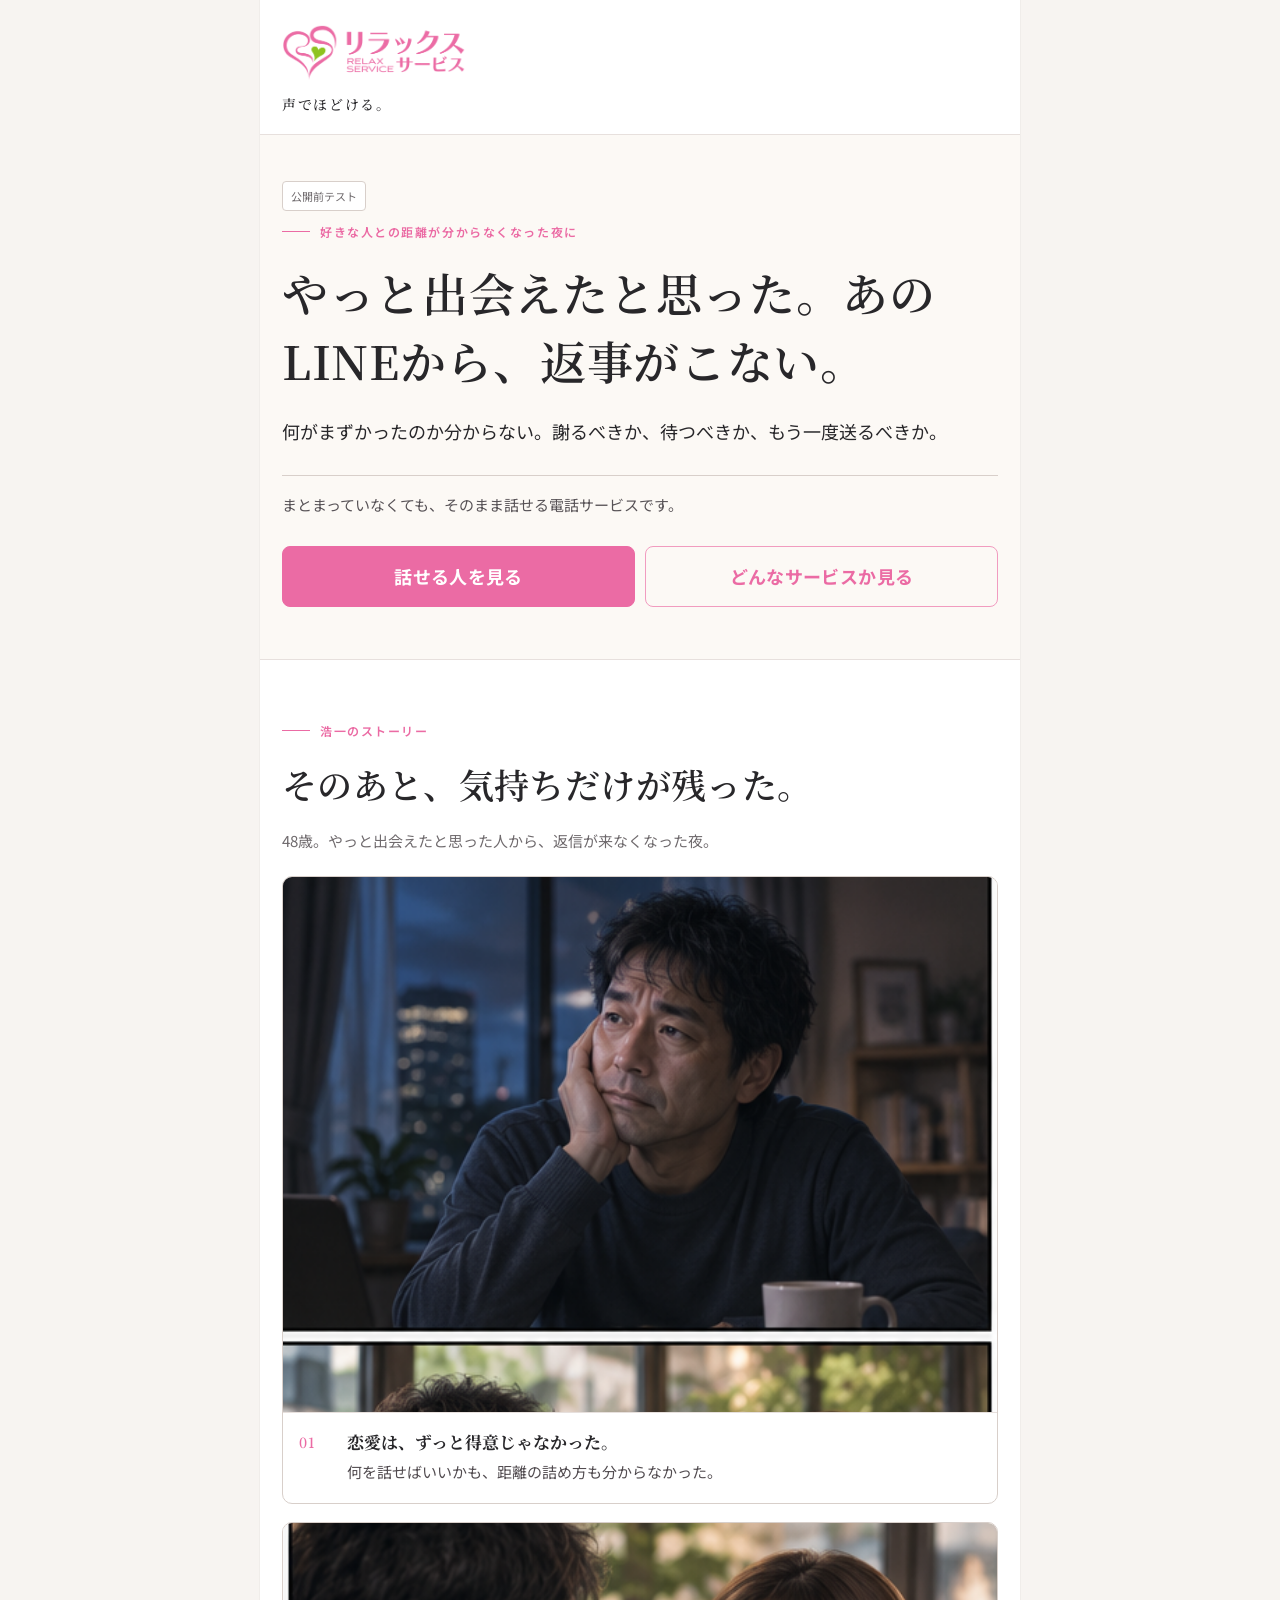
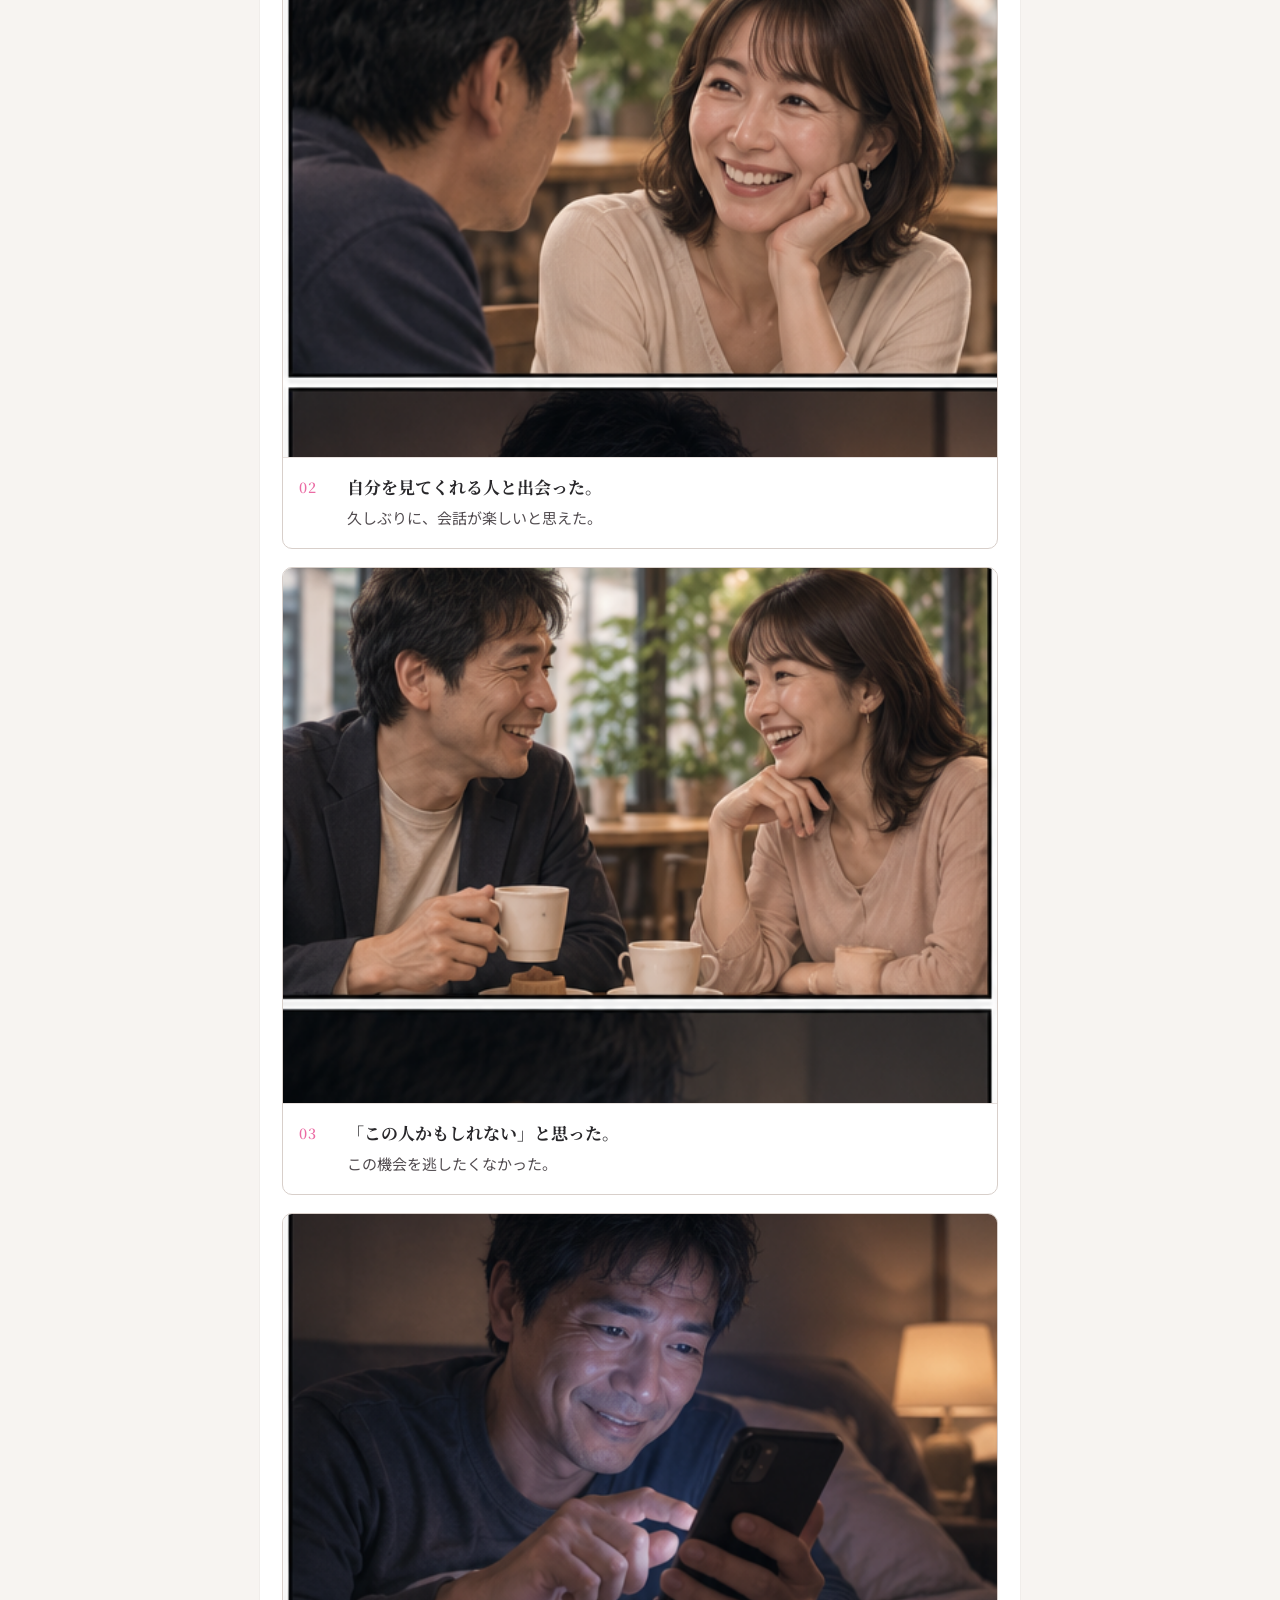
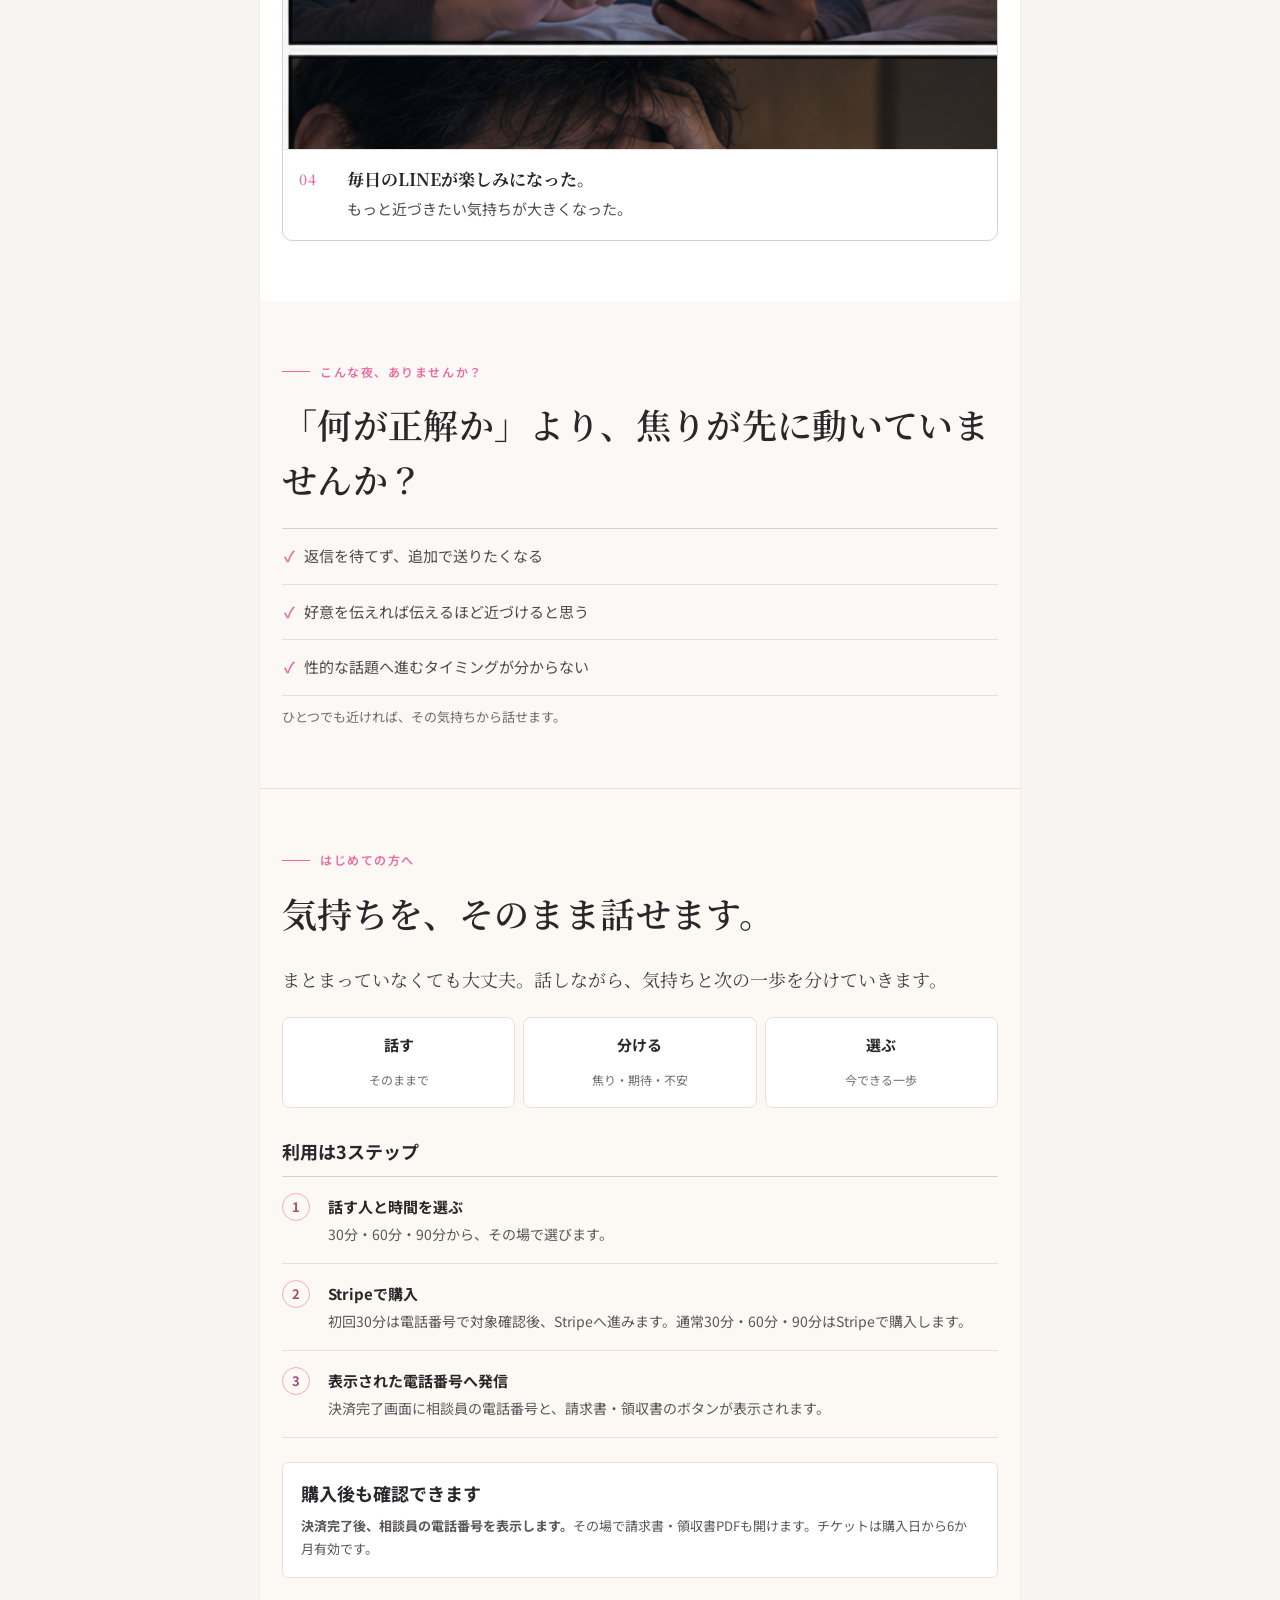
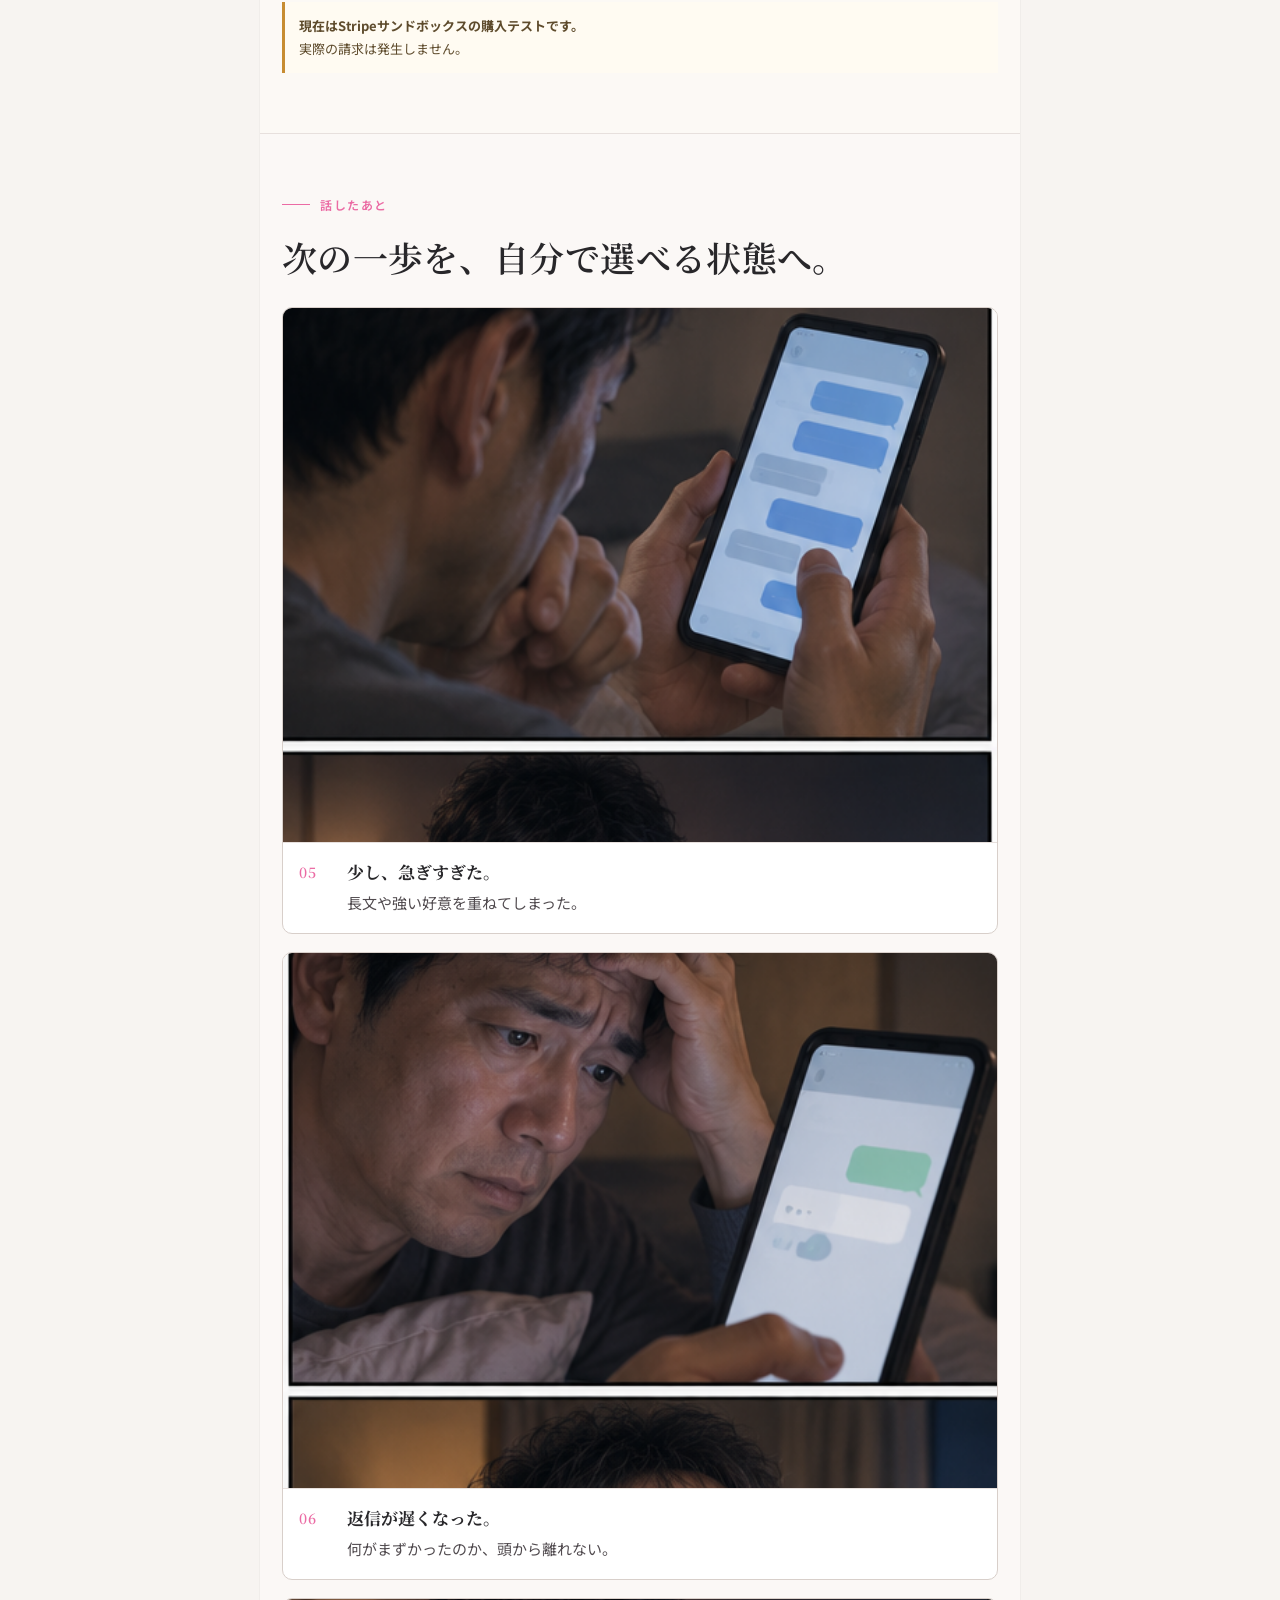
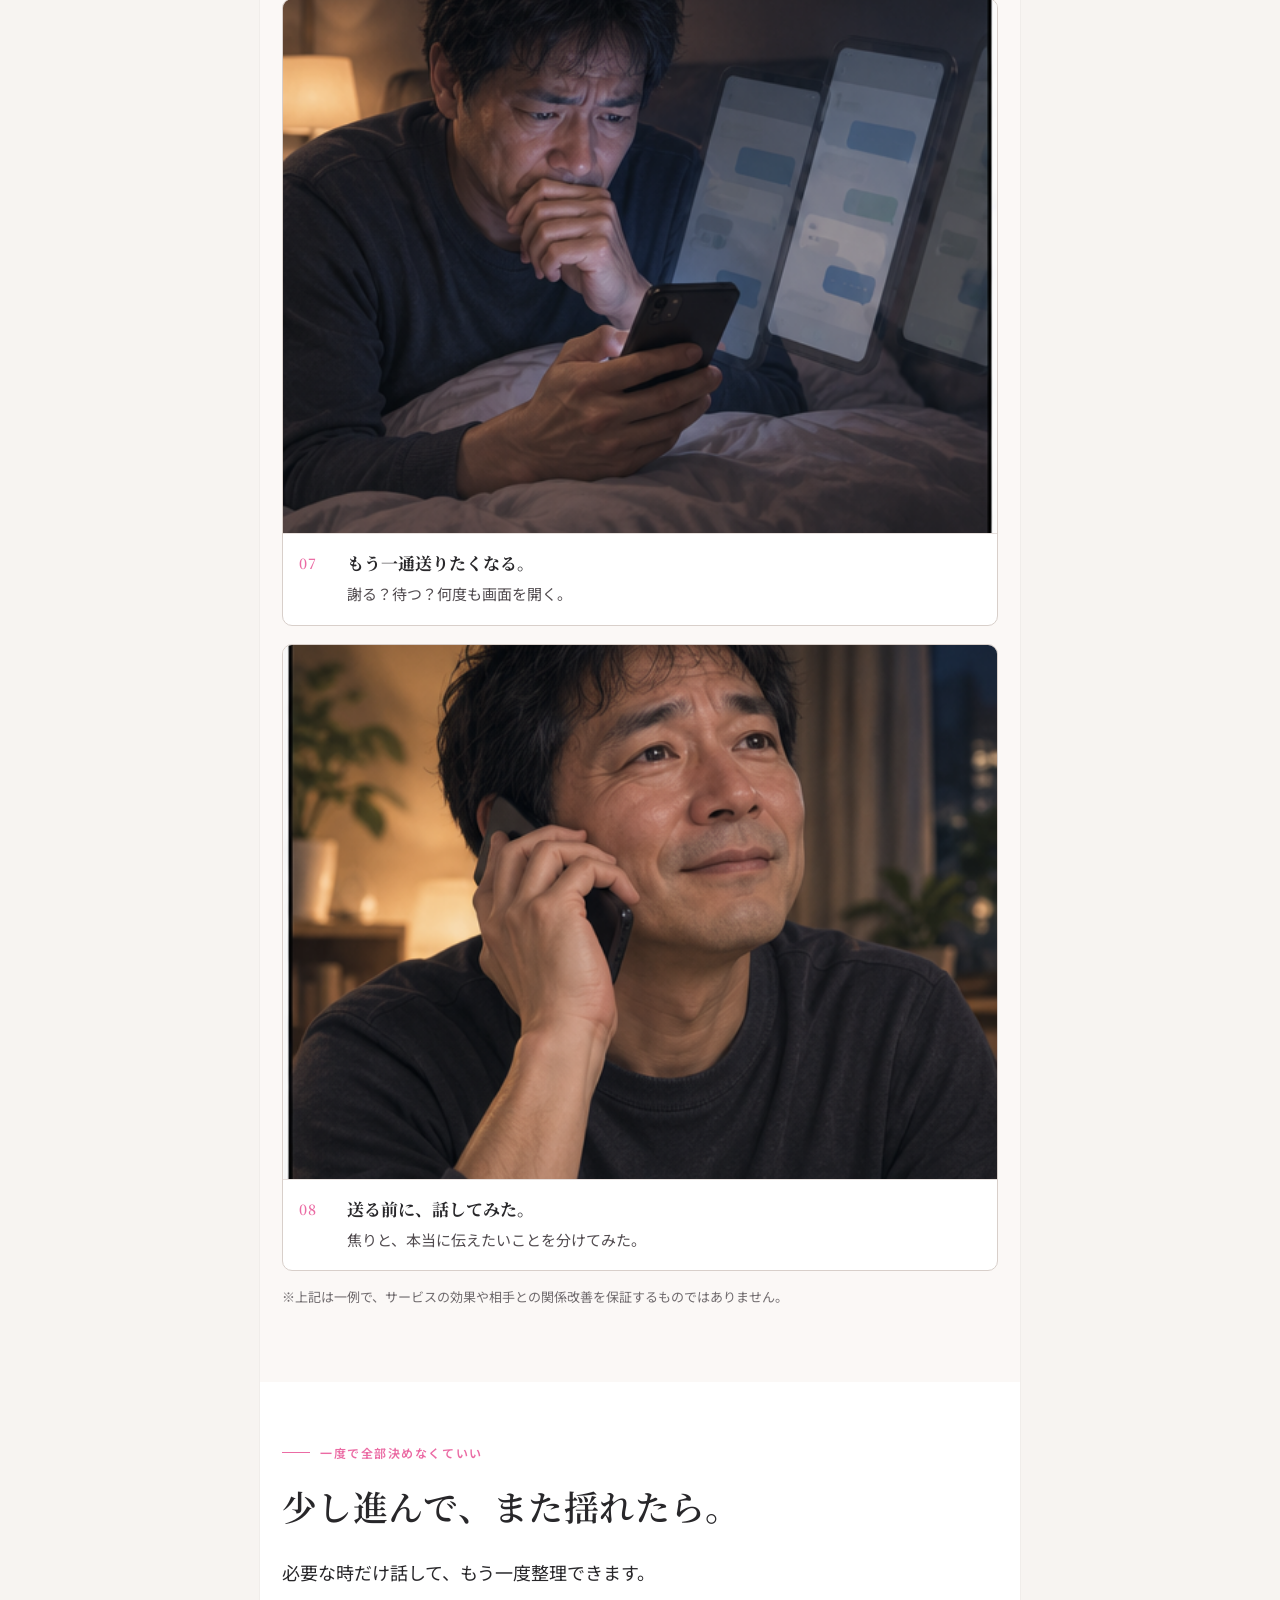
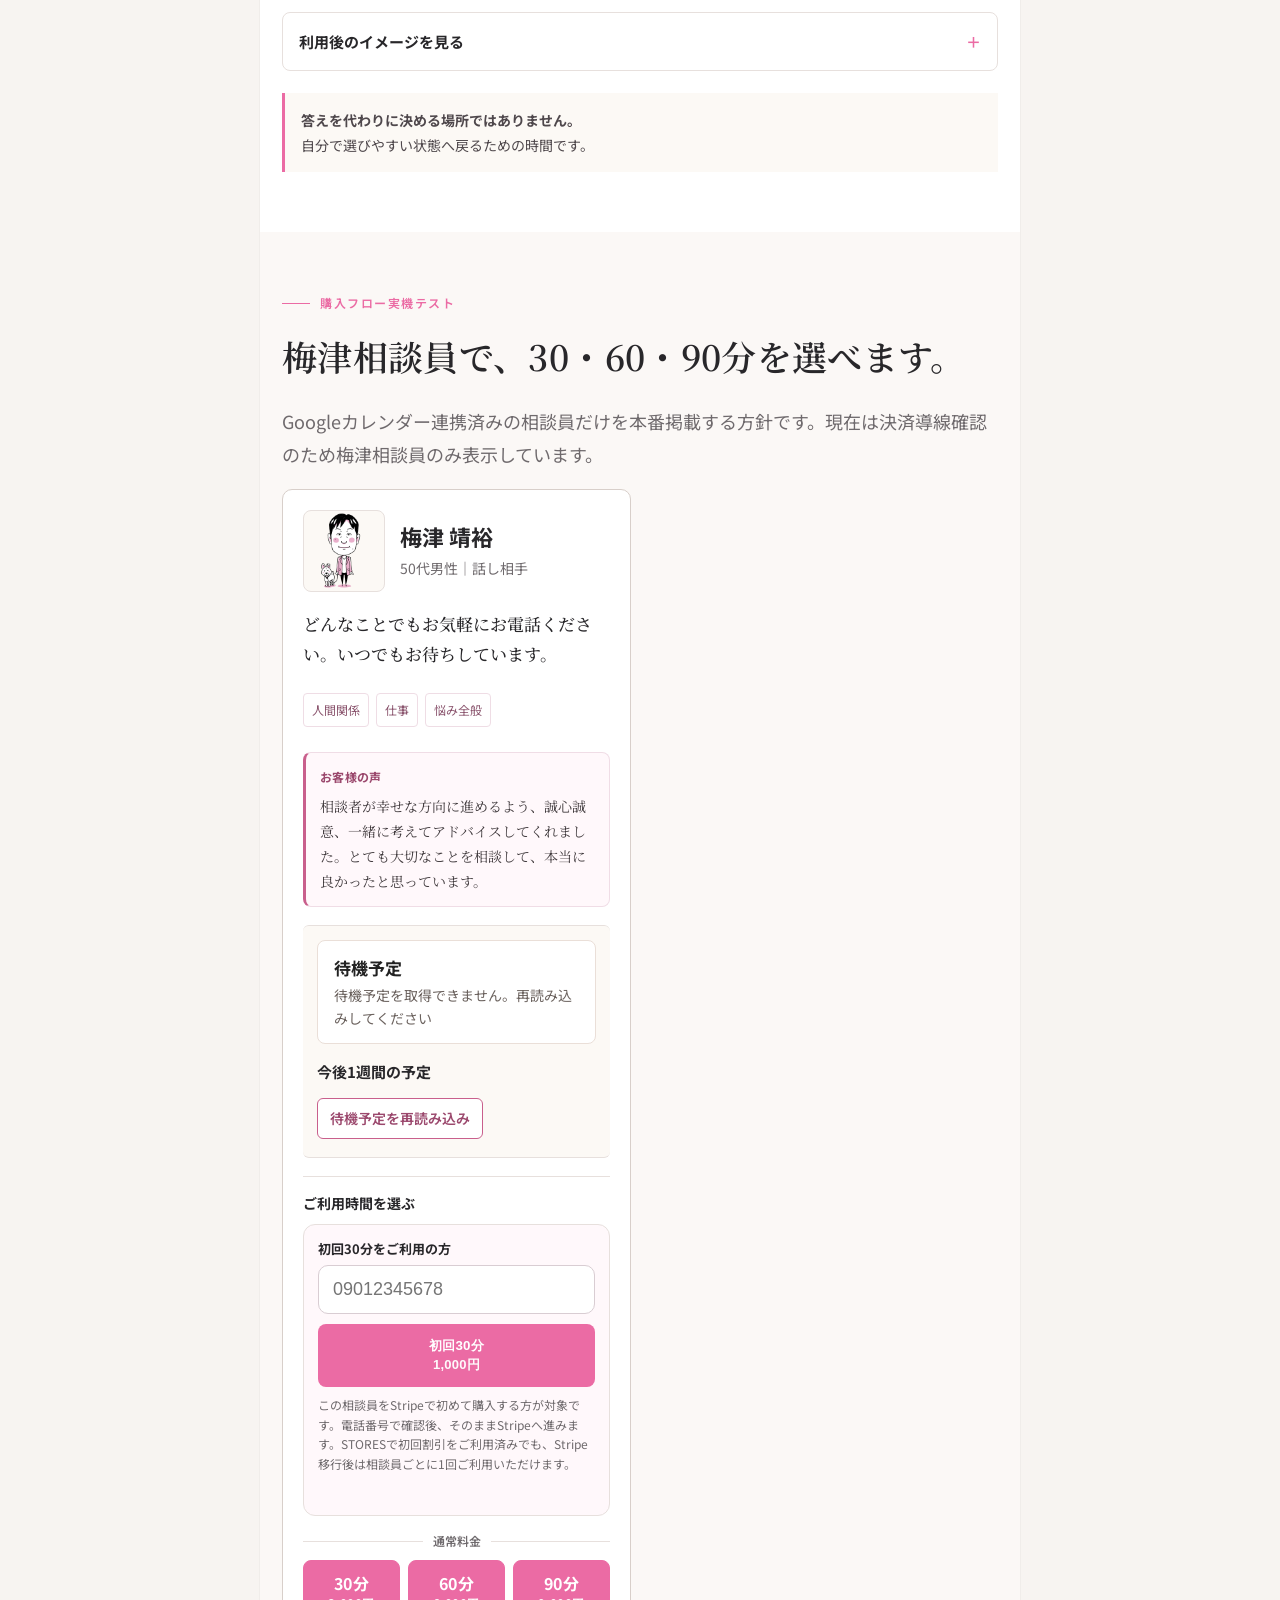
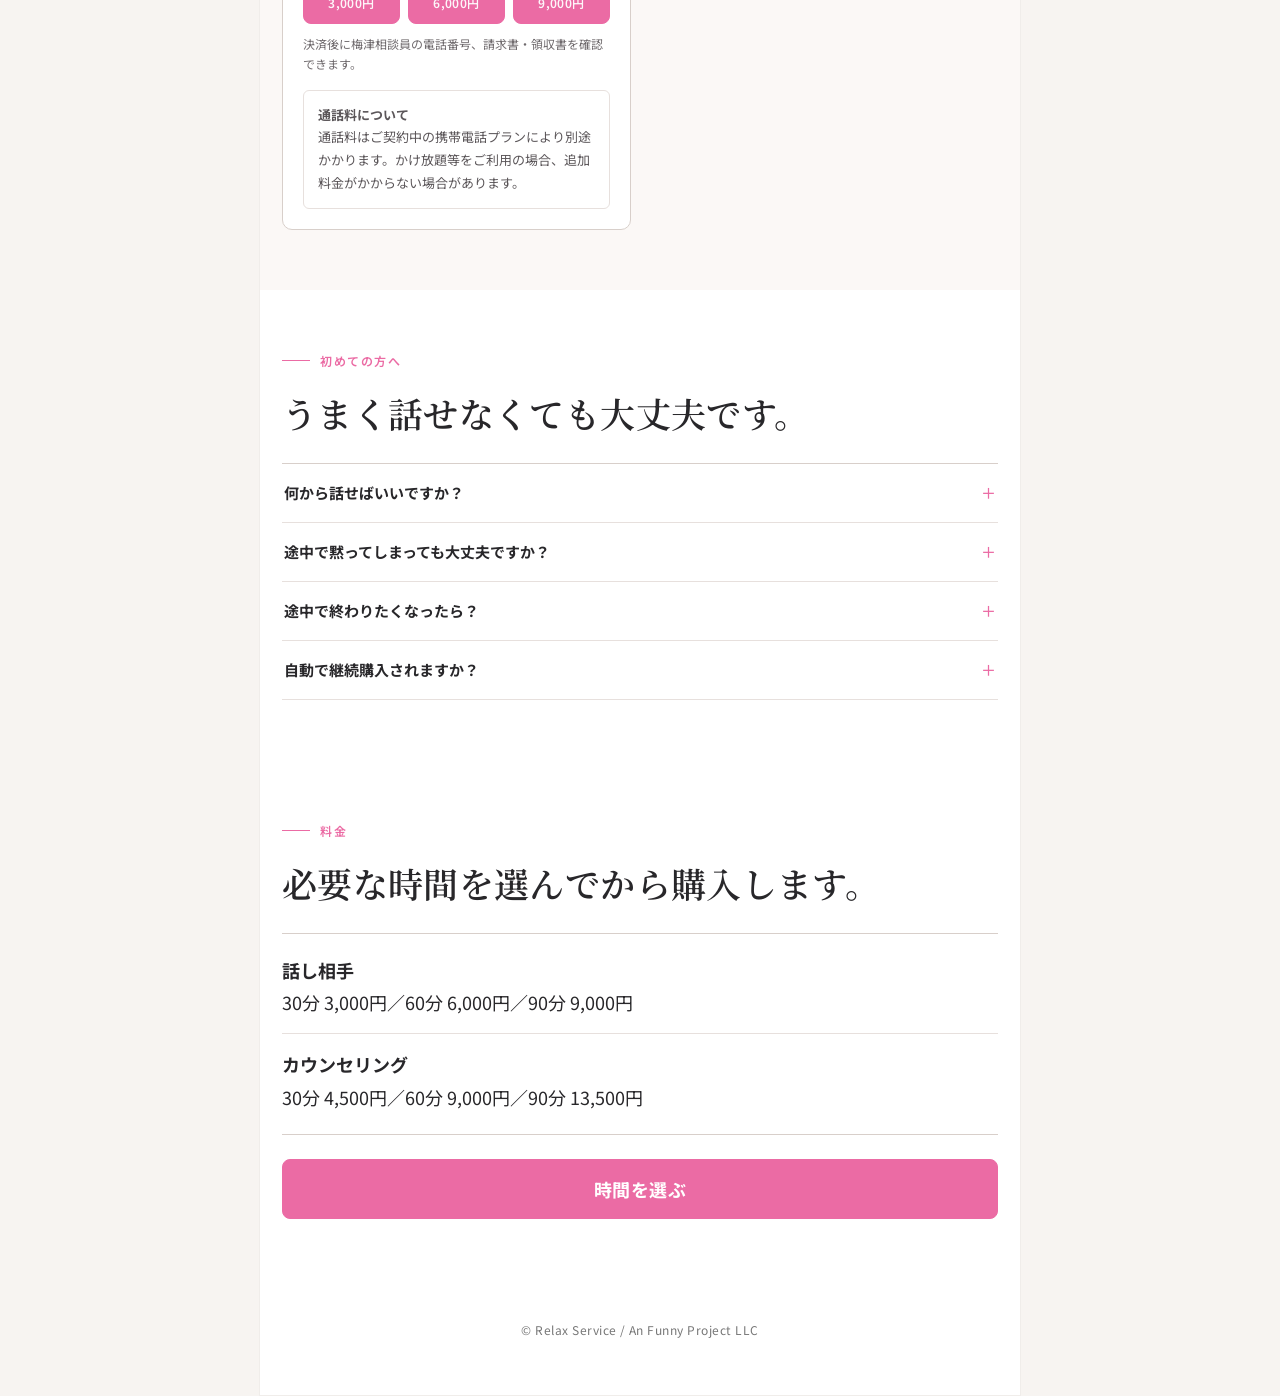
==== commit 314e275a: "LP決済: 共通販売モード切替を読み込む" ====
--- a/koichi2/index.html
+++ b/koichi2/index.html
@@ -135,7 +135,7 @@
 <div class="kicker">購入フロー実機テスト</div><h2>梅津相談員で、30・60・90分を選べます。</h2>
 <p class="muted">Googleカレンダー連携済みの相談員だけを本番掲載する方針です。現在は決済導線確認のため梅津相談員のみ表示しています。</p>
 <div class="counselors">
-<article class="person" data-counselor-id="0000-3"><div class="person-top"><div class="avatar"><img alt="梅津 靖裕" src="/assets/images/umezu.png"/></div><div><div class="person-name">梅津 靖裕</div><div class="meta">50代男性｜話し相手</div></div></div><p class="one-line">どんなことでもお気軽にお電話ください。いつでもお待ちしています。</p><div class="tags"><span class="tag">人間関係</span><span class="tag">仕事</span><span class="tag">悩み全般</span></div><div class="schedule" id="realtime-schedule-0000-3"><div aria-live="polite" class="realtime-status" id="realtime-status-0000-3"><div class="realtime-status-label" id="realtime-label-0000-3">待機予定</div><div class="realtime-status-time" id="realtime-time-0000-3">待機予定を読み込み中…</div></div><div class="schedule-head"><b>今後1週間の予定</b></div><ul class="schedule-list" id="realtime-week-0000-3"><li>待機予定を読み込み中…</li></ul></div>
+<article class="person" data-counselor-id="0000-3"><div class="person-top"><div class="avatar"><img alt="梅津 靖裕" src="/assets/images/umetsu.png"/></div><div><div class="person-name">梅津 靖裕</div><div class="meta">50代男性｜話し相手</div></div></div><p class="one-line">どんなことでもお気軽にお電話ください。いつでもお待ちしています。</p><div class="tags"><span class="tag">人間関係</span><span class="tag">仕事</span><span class="tag">悩み全般</span></div><div class="schedule" id="realtime-schedule-0000-3"><div aria-live="polite" class="realtime-status" id="realtime-status-0000-3"><div class="realtime-status-label" id="realtime-label-0000-3">待機予定</div><div class="realtime-status-time" id="realtime-time-0000-3">待機予定を読み込み中…</div></div><div class="schedule-head"><b>今後1週間の予定</b></div><ul class="schedule-list" id="realtime-week-0000-3"><li>待機予定を読み込み中…</li></ul></div>
 <div class="purchase-block">
 <div class="purchase-label">ご利用時間を選ぶ</div>
 <form class="first-ticket-form" id="initial-ticket-form" data-initial-checkout data-consultant-no="0000-3" data-lp-id="MLP002" data-action-url="https://script.google.com/macros/s/AKfycbyuumB90EbJS9sesozUegcU6GgNjyPPmqKbL3ztT37lqw7tOjkDwL4-ysuvNX4xsSWS6w/exec" novalidate>
@@ -147,9 +147,9 @@
 </form>
 <div class="purchase-divider"><span>通常料金</span></div>
 <div class="ticket-options" aria-label="梅津相談員の通常購入時間">
-<a class="cta" href="https://buy.stripe.com/test_bJe14p7JBdh82oj8xOgQE0g?client_reference_id=0000-3_MLP002"><span>30分</span><small>3,000円</small></a>
-<a class="cta" href="https://buy.stripe.com/test_28E3cx1ldgtkd2X5lCgQE0h?client_reference_id=0000-3_MLP002"><span>60分</span><small>6,000円</small></a>
-<a class="cta" href="https://buy.stripe.com/test_28EeVfaVNa4W6Ez3dugQE0i?client_reference_id=0000-3_MLP002"><span>90分</span><small>9,000円</small></a>
+<a class="cta" href="https://buy.stripe.com/3cI8wO8i4goRb0gf0T0co00?client_reference_id=0000-3_MLP002"><span>30分</span><small>3,000円</small></a>
+<a class="cta" href="https://buy.stripe.com/4gM14mfKw7Sl7O4dWP0co01?client_reference_id=0000-3_MLP002"><span>60分</span><small>6,000円</small></a>
+<a class="cta" href="https://buy.stripe.com/7sY00igOA3C5d8odWP0co02?client_reference_id=0000-3_MLP002"><span>90分</span><small>9,000円</small></a>
 </div>
 <p class="purchase-note">決済後に梅津相談員の電話番号、請求書・領収書を確認できます。</p>
 <div class="fee-note"><b>通話料について</b><br>通話料はご契約中の携帯電話プランにより別途かかります。かけ放題等をご利用の場合、追加料金がかからない場合があります。</div>
@@ -180,6 +180,7 @@
 });
 </script>
 <script src="/lp001/app.js?v=20260919a" defer></script>
-<script src="/assets/js/initial-checkout.js?v=20260922b" defer></script>
+<script src="/assets/js/payment-policy.js?v=20260924a" defer></script>
+<script src="/assets/js/initial-checkout.js?v=20260924c" defer></script>
 </body>
 </html>
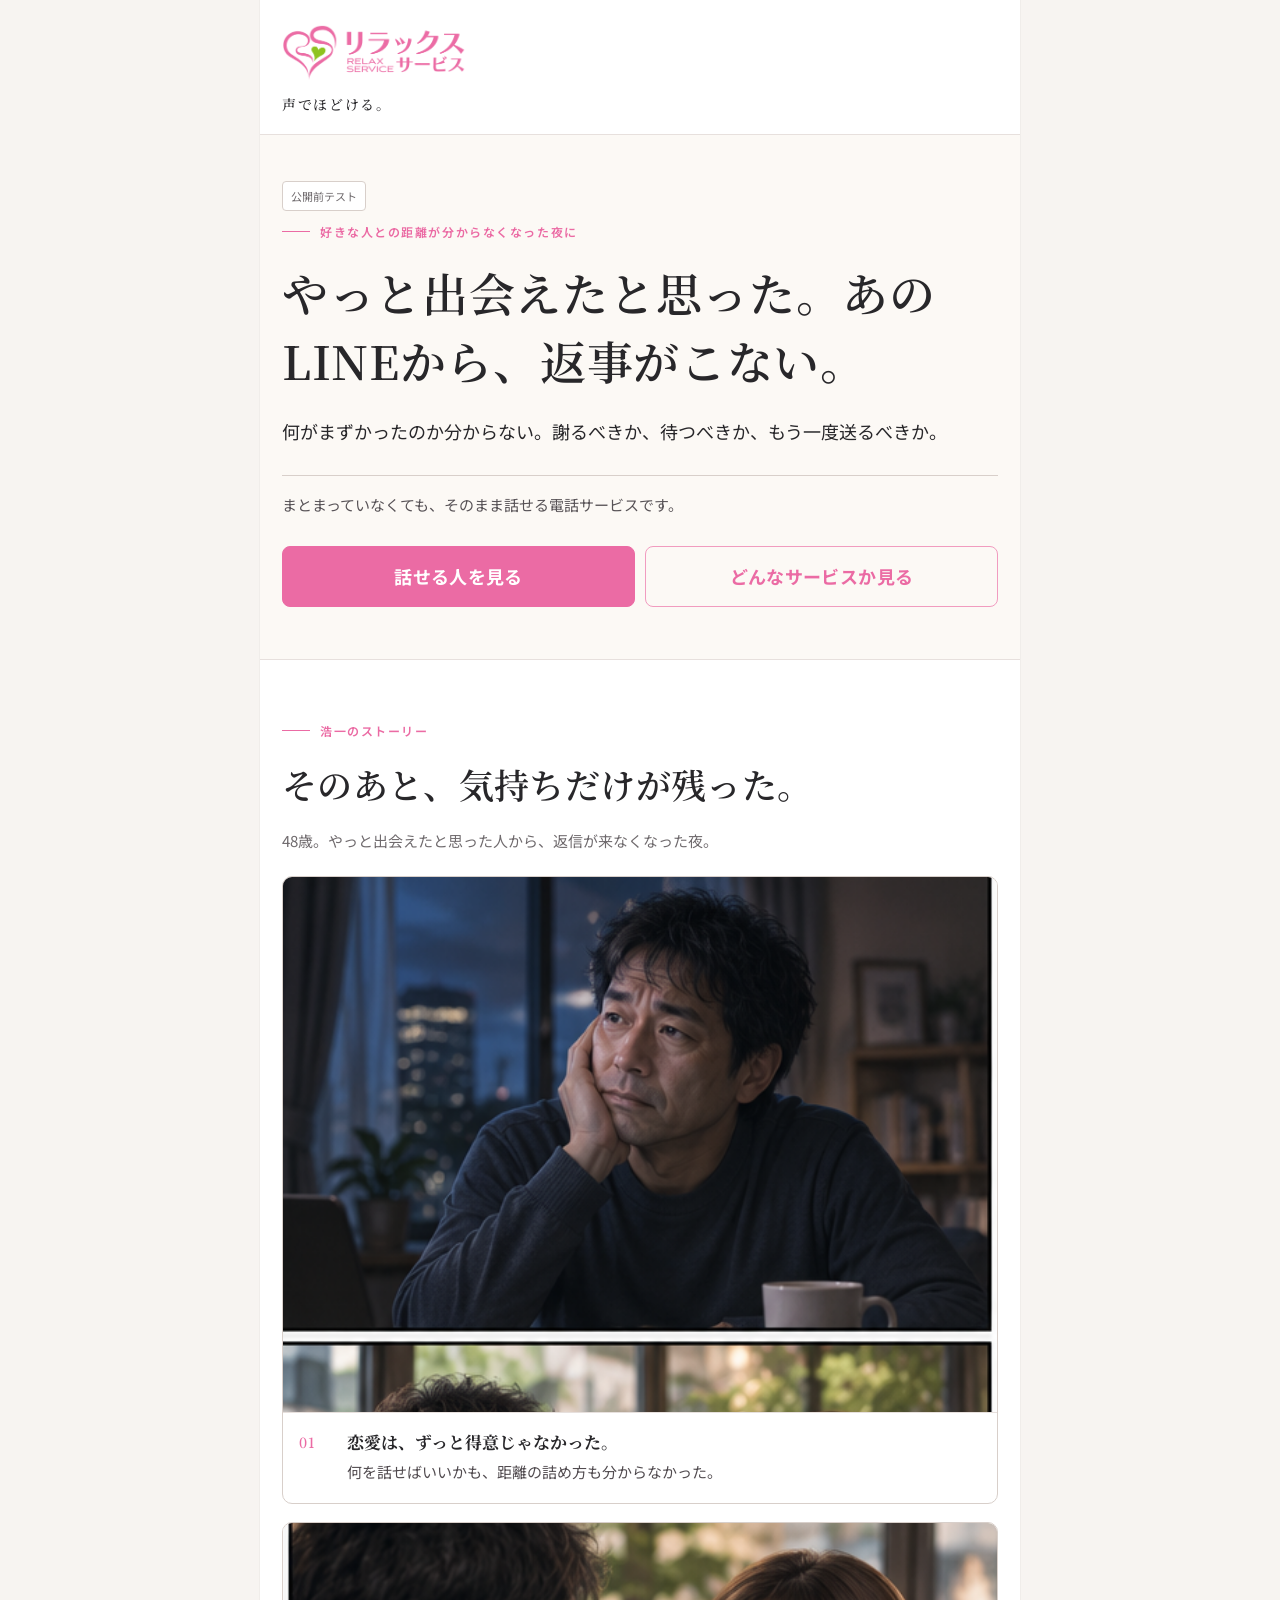
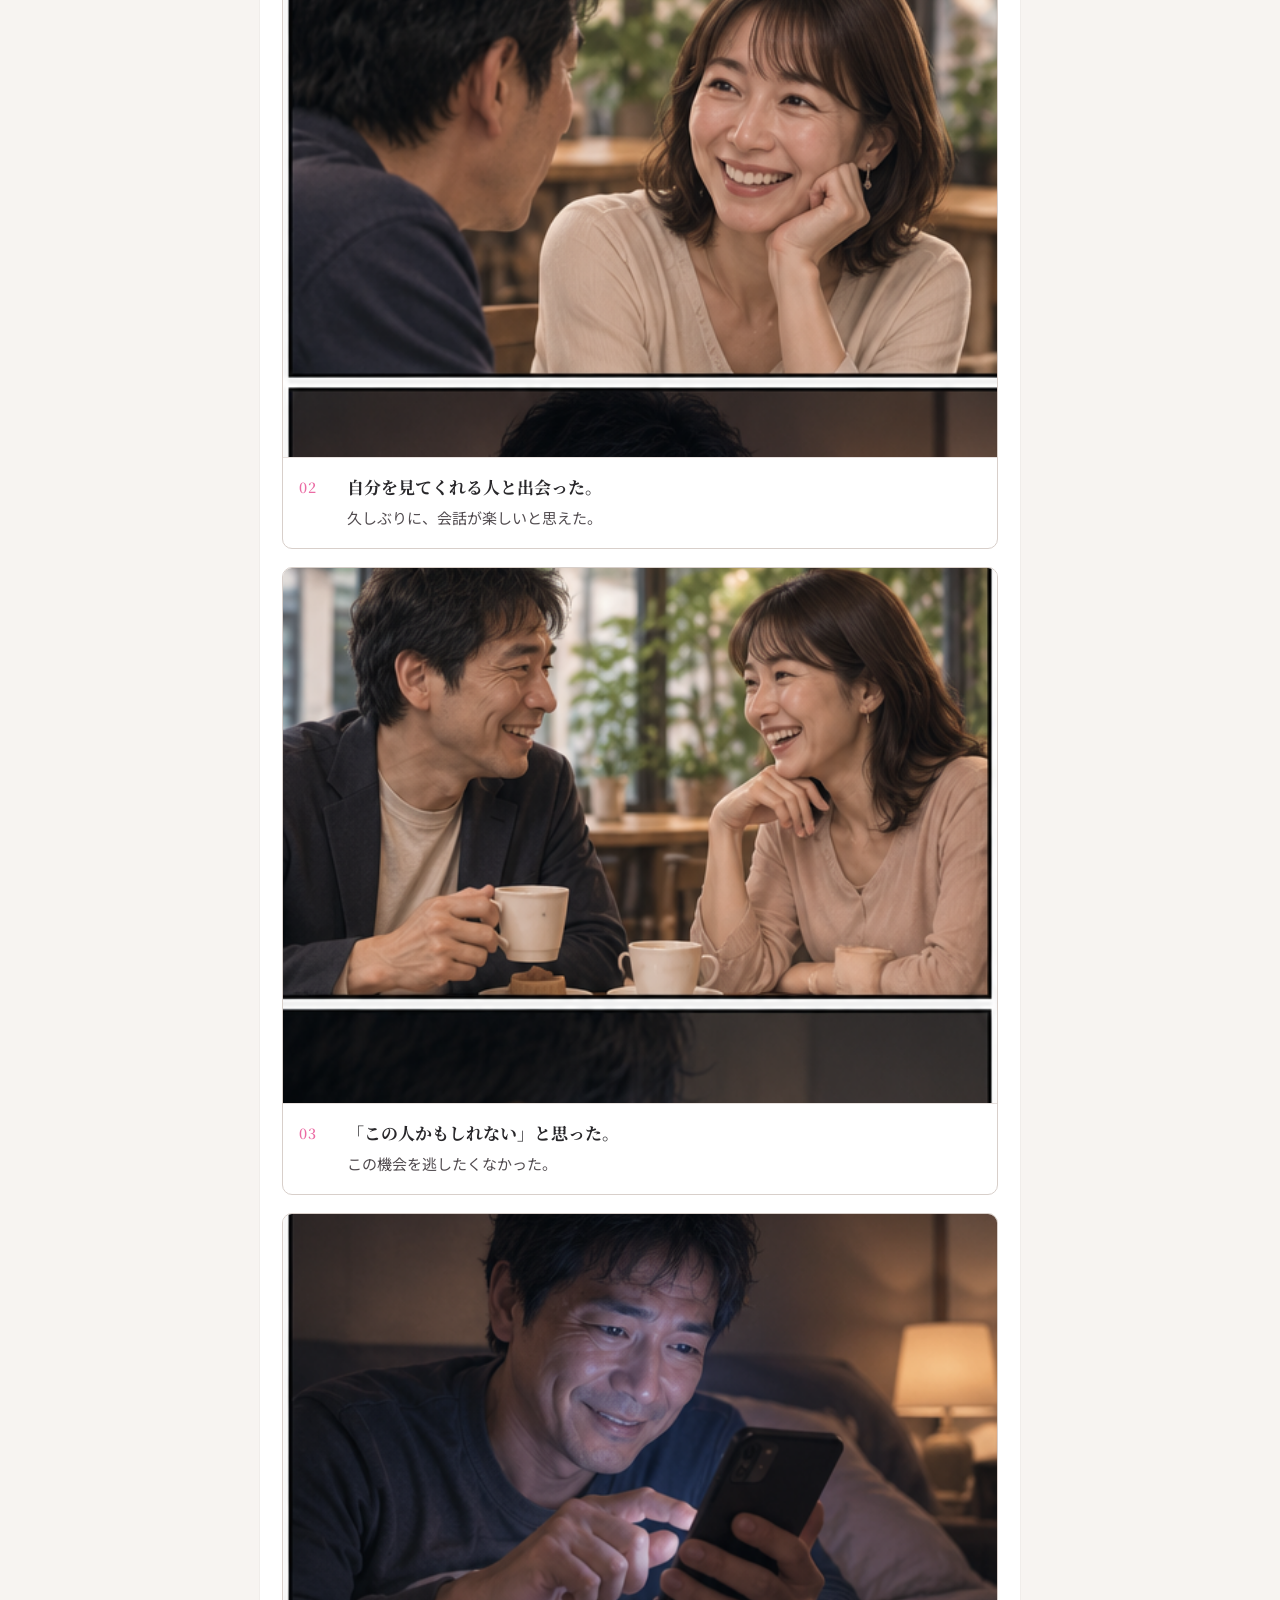
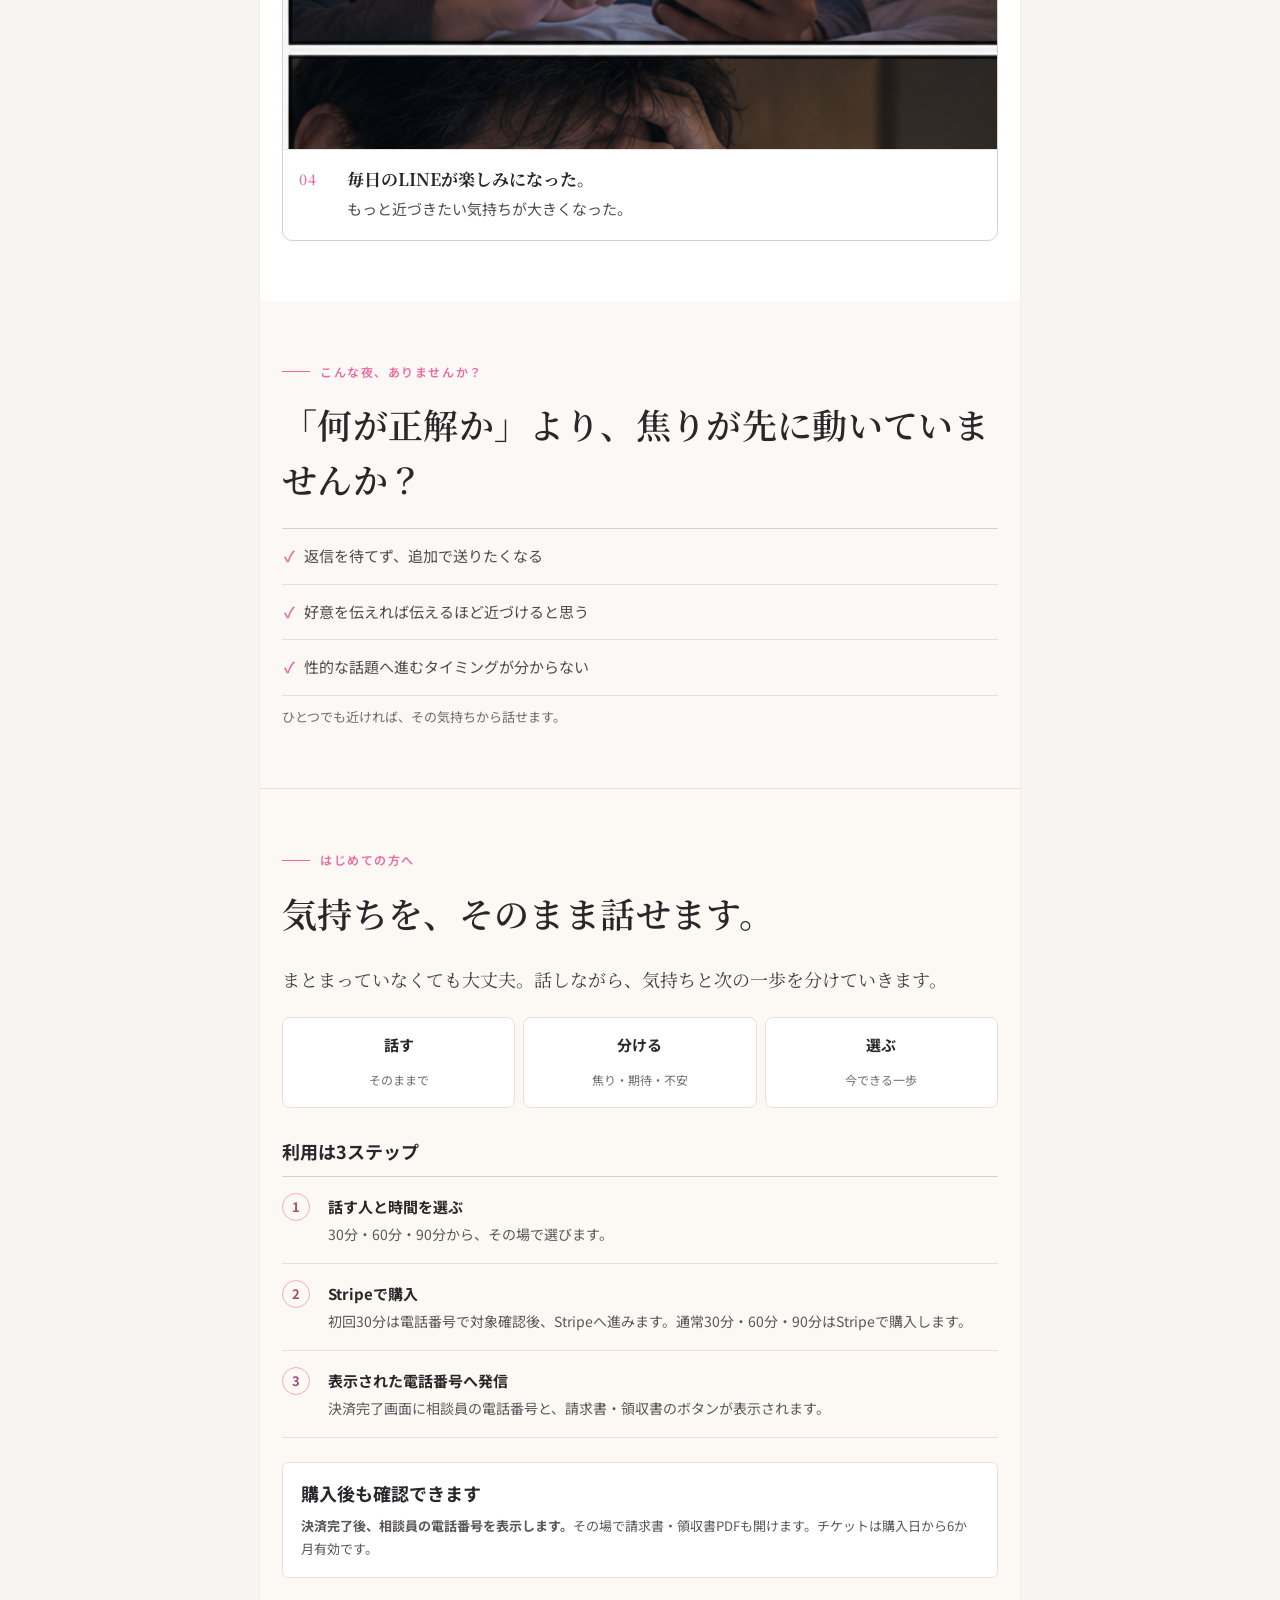
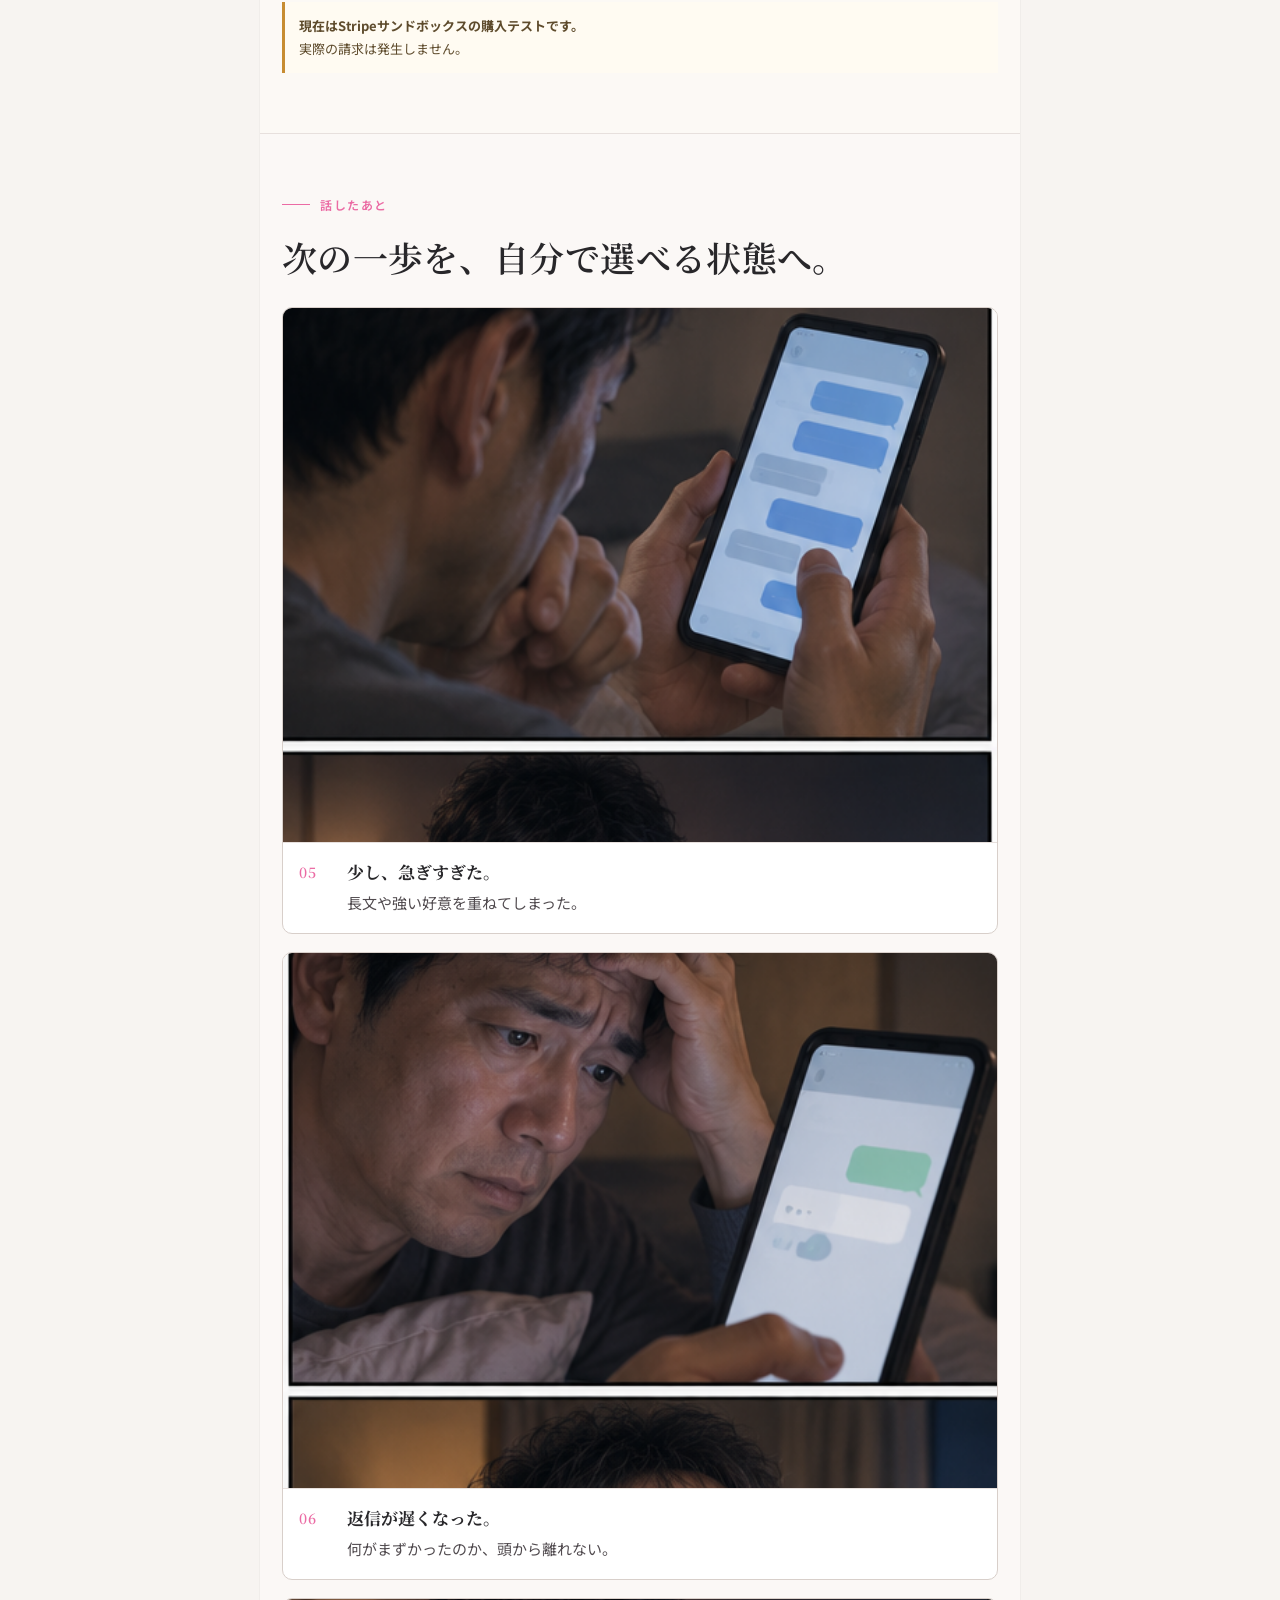
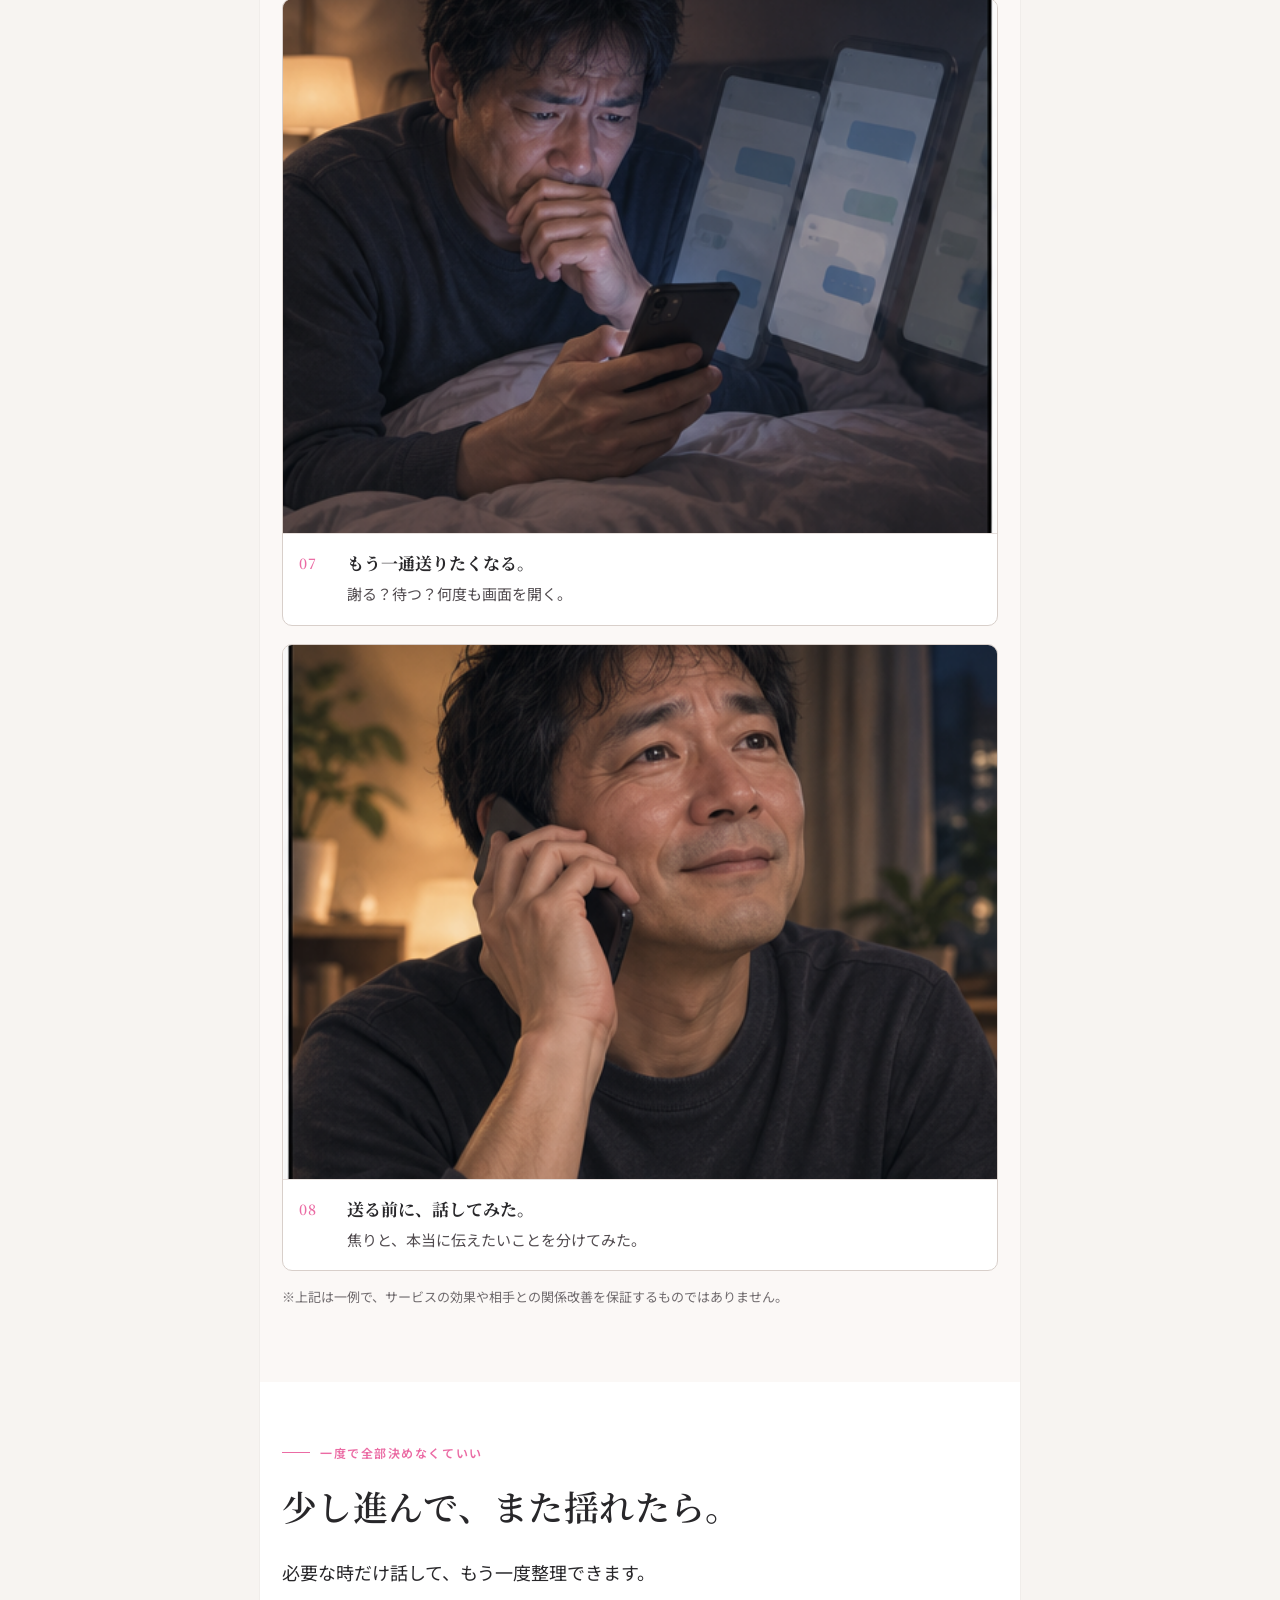
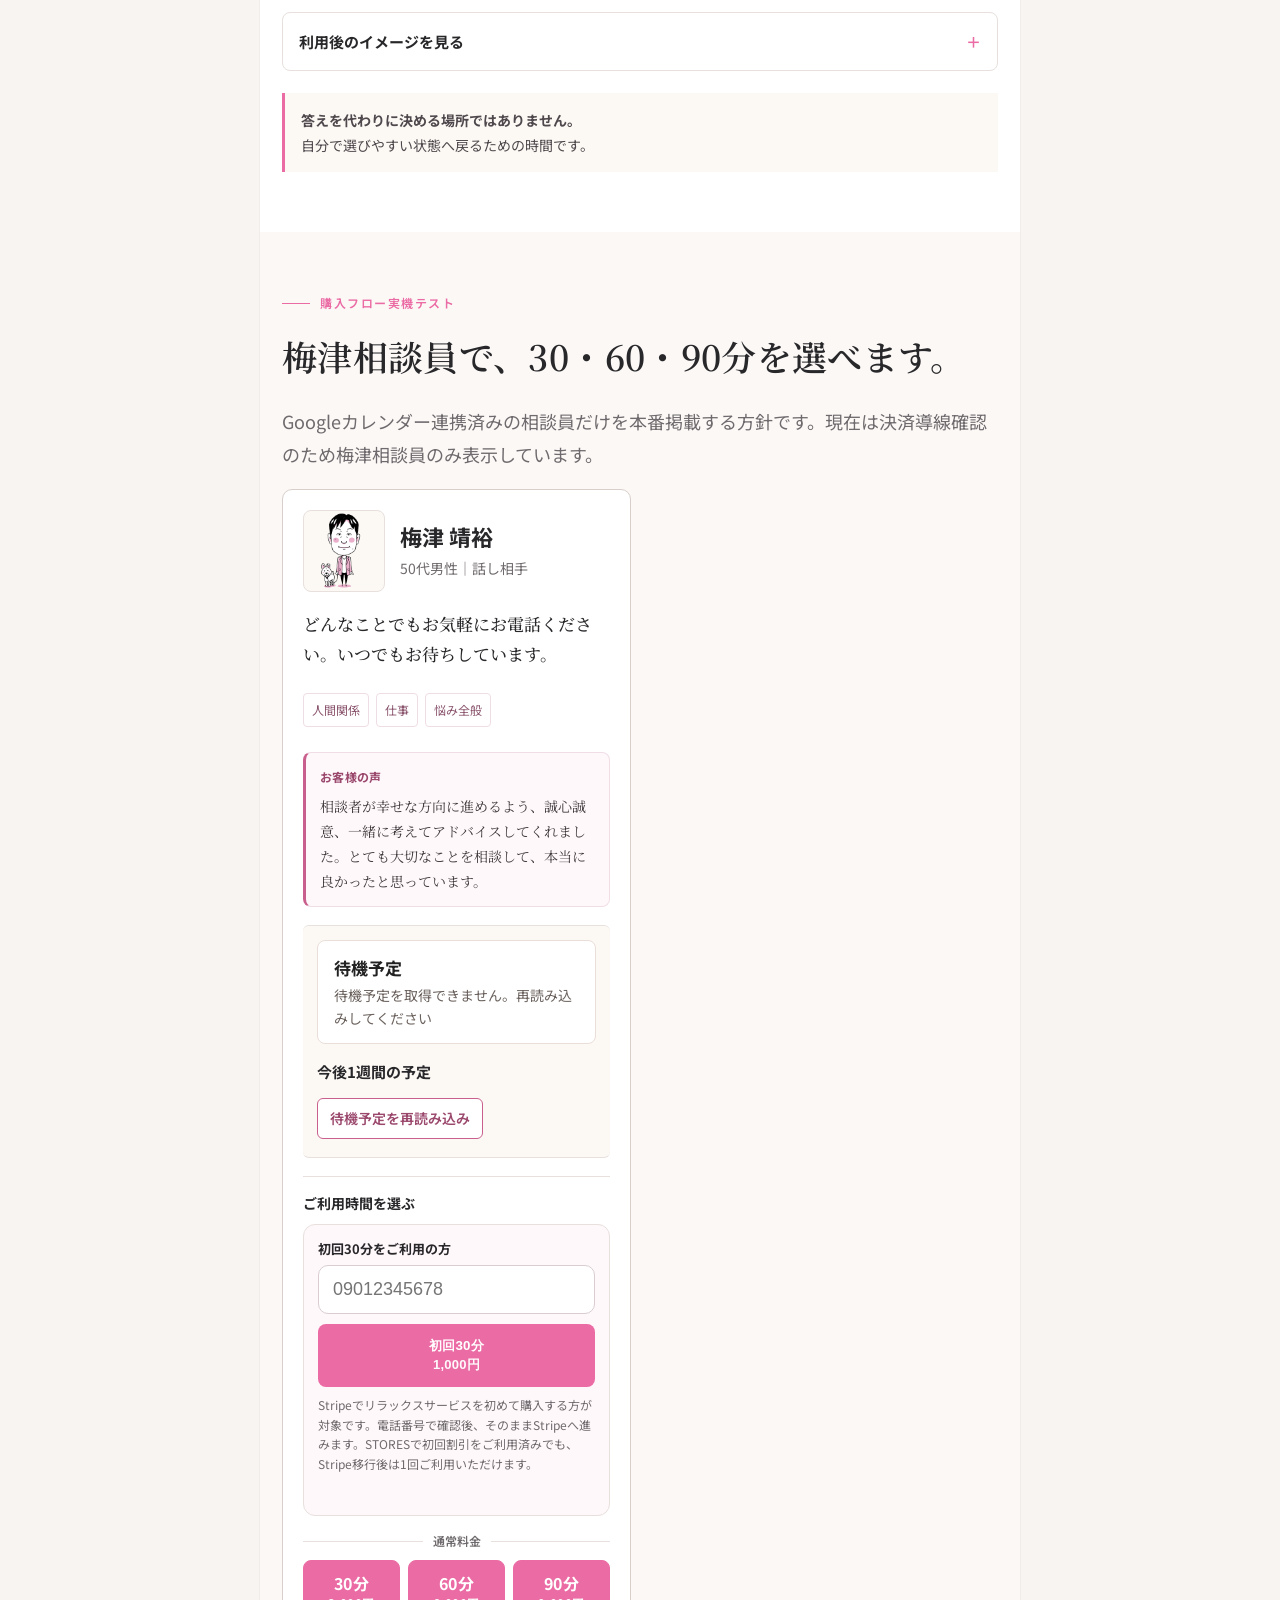
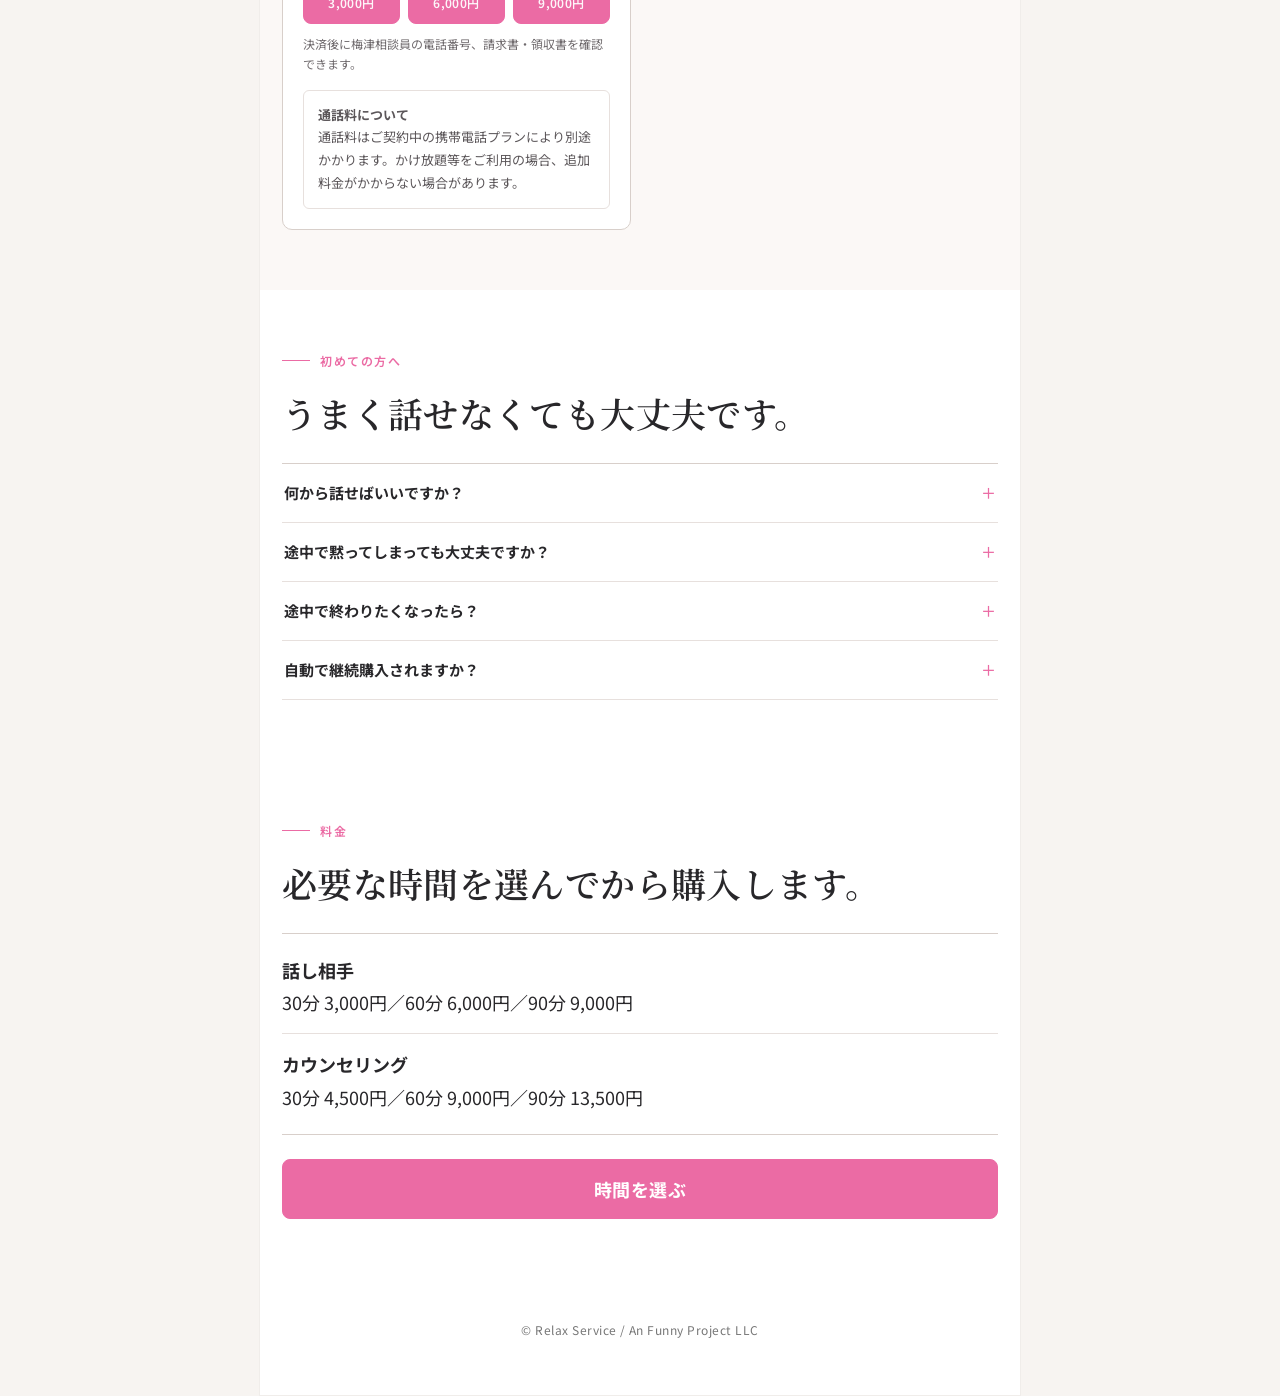
==== commit 6269d201: "LP決済: 初回割引をStripe全体で1回の表記に統一" ====
--- a/koichi2/index.html
+++ b/koichi2/index.html
@@ -142,7 +142,7 @@
 <label for="initial-phone">初回30分をご利用の方</label>
 <input id="initial-phone" data-initial-phone name="phone" type="tel" inputmode="tel" autocomplete="tel" placeholder="09012345678" aria-describedby="initial-note initial-status" required>
 <button class="cta first-ticket-submit" data-initial-submit id="initial-submit" type="submit"><span>初回30分</span><small>1,000円</small></button>
-<p class="first-ticket-note" id="initial-note">この相談員をStripeで初めて購入する方が対象です。電話番号で確認後、そのままStripeへ進みます。STORESで初回割引をご利用済みでも、Stripe移行後は相談員ごとに1回ご利用いただけます。</p>
+<p class="first-ticket-note" id="initial-note">Stripeでリラックスサービスを初めて購入する方が対象です。電話番号で確認後、そのままStripeへ進みます。STORESで初回割引をご利用済みでも、Stripe移行後は1回ご利用いただけます。</p>
 <p class="first-ticket-status" data-initial-status id="initial-status" aria-live="polite"></p>
 </form>
 <div class="purchase-divider"><span>通常料金</span></div>
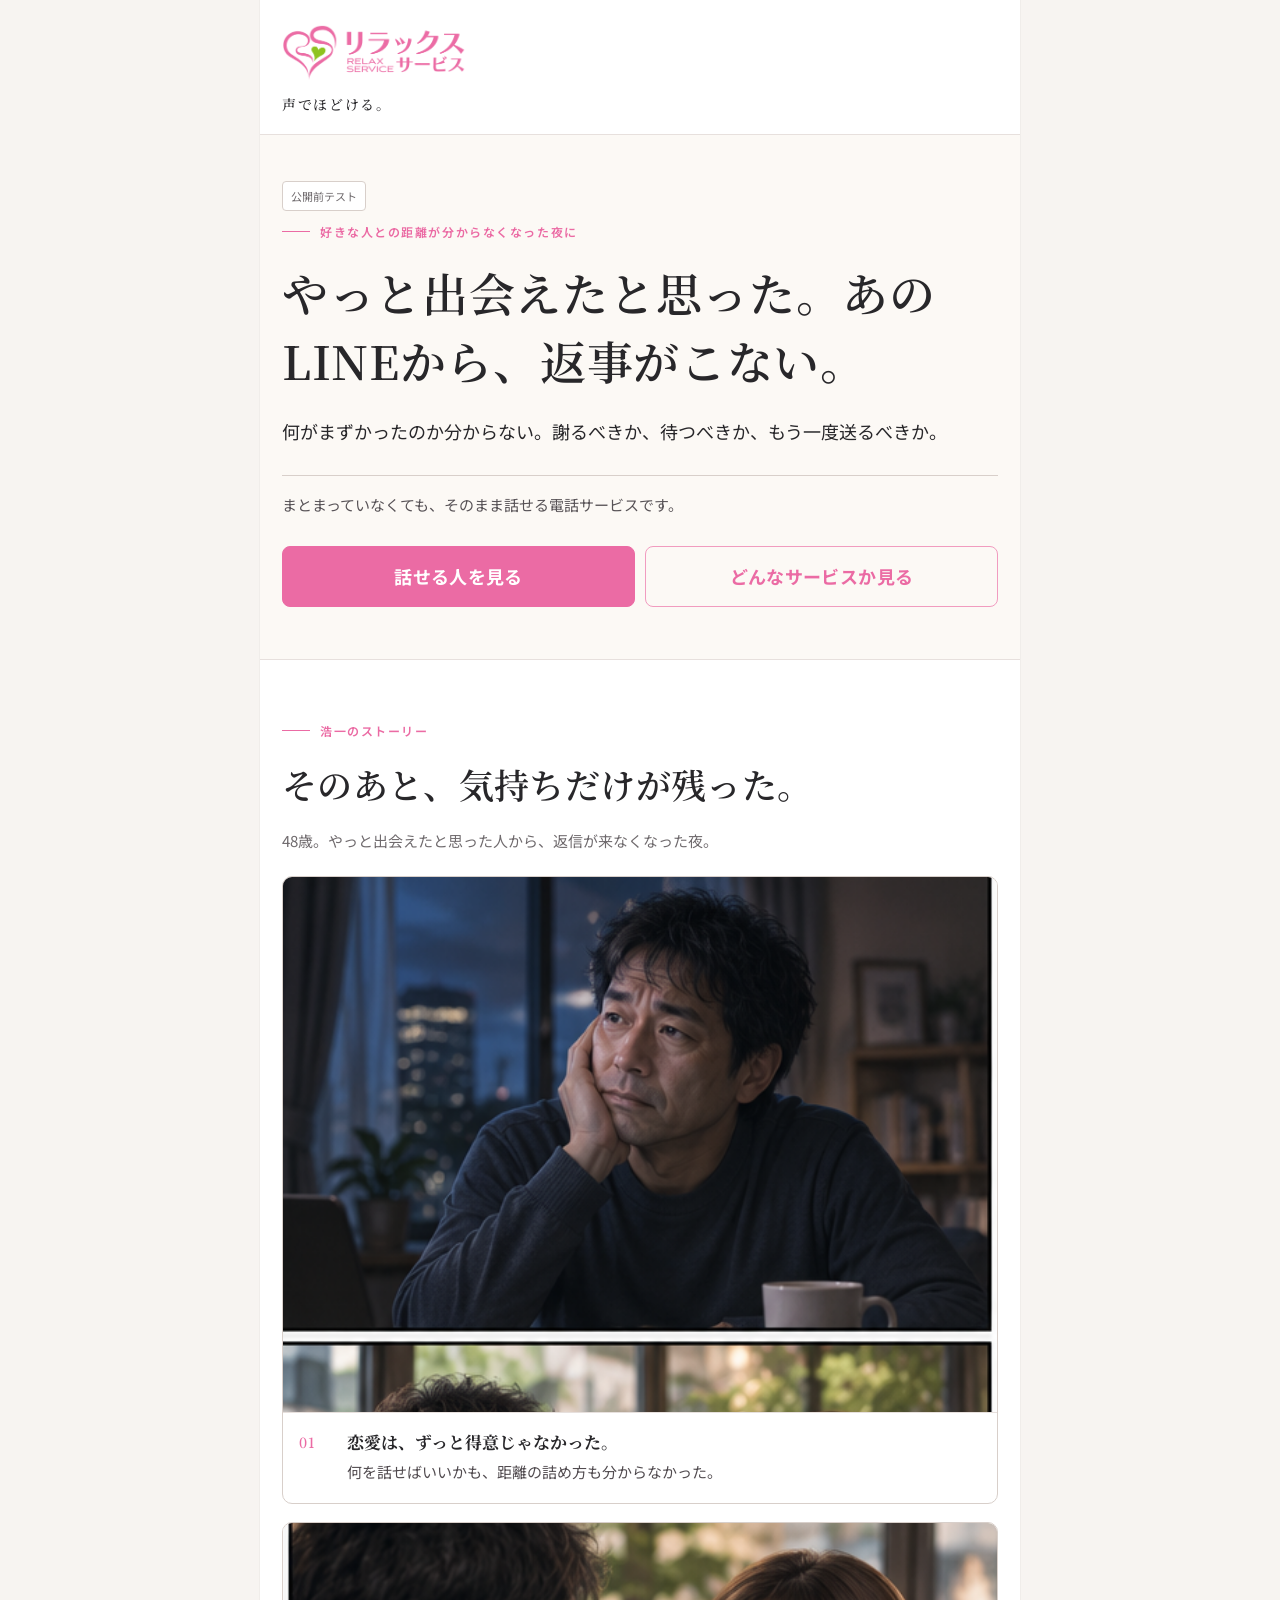
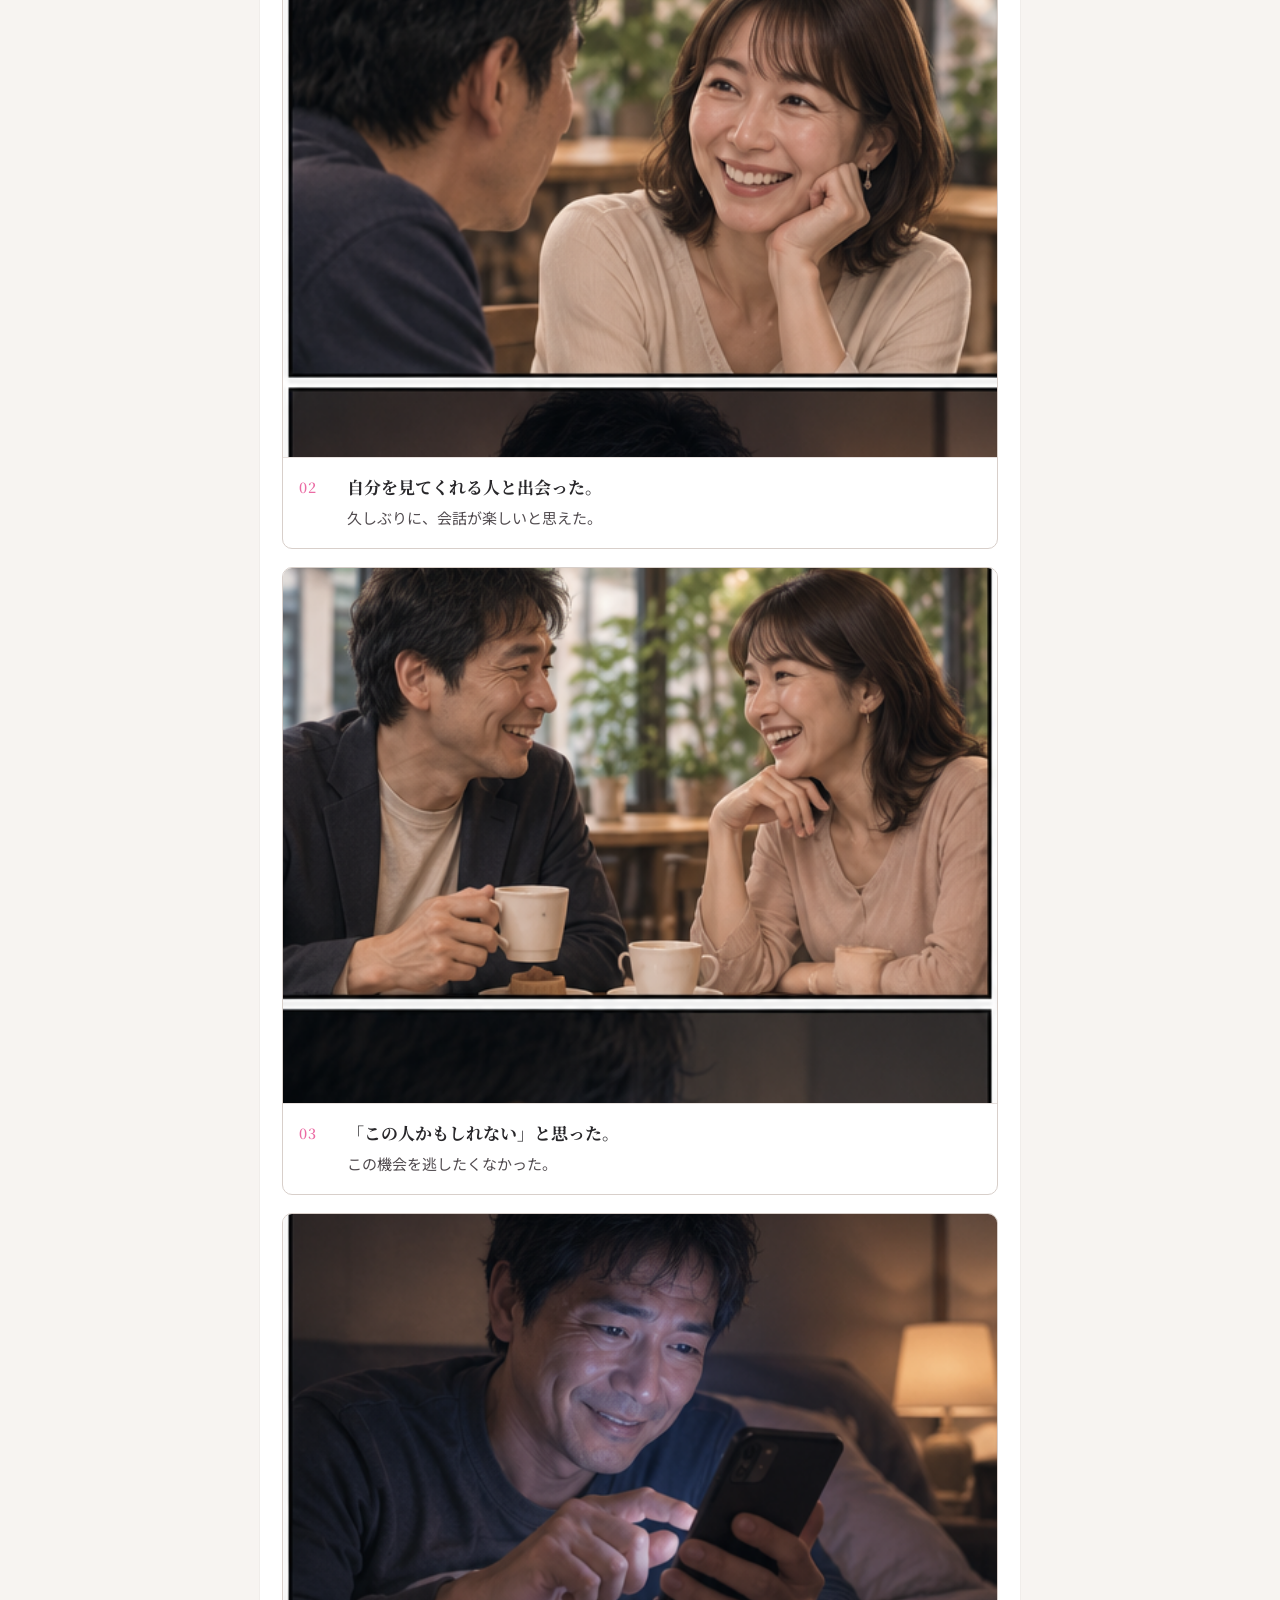
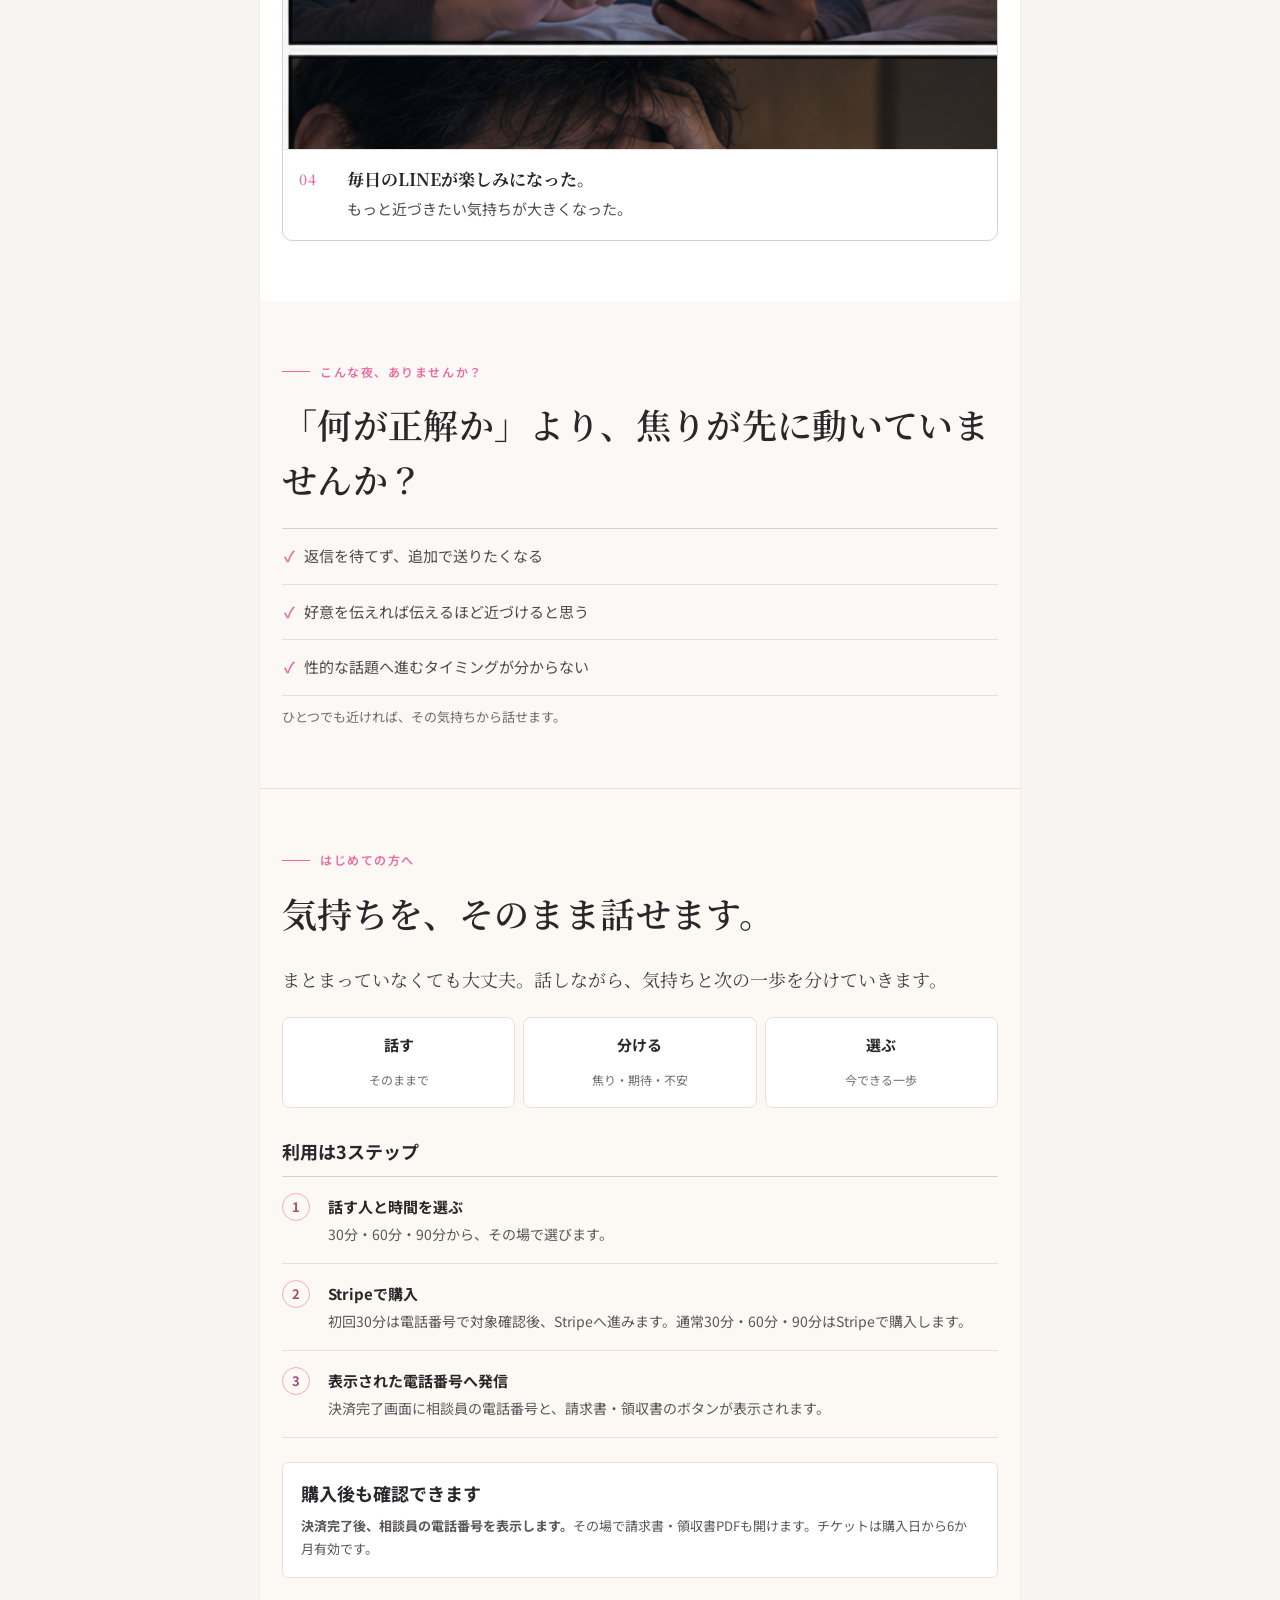
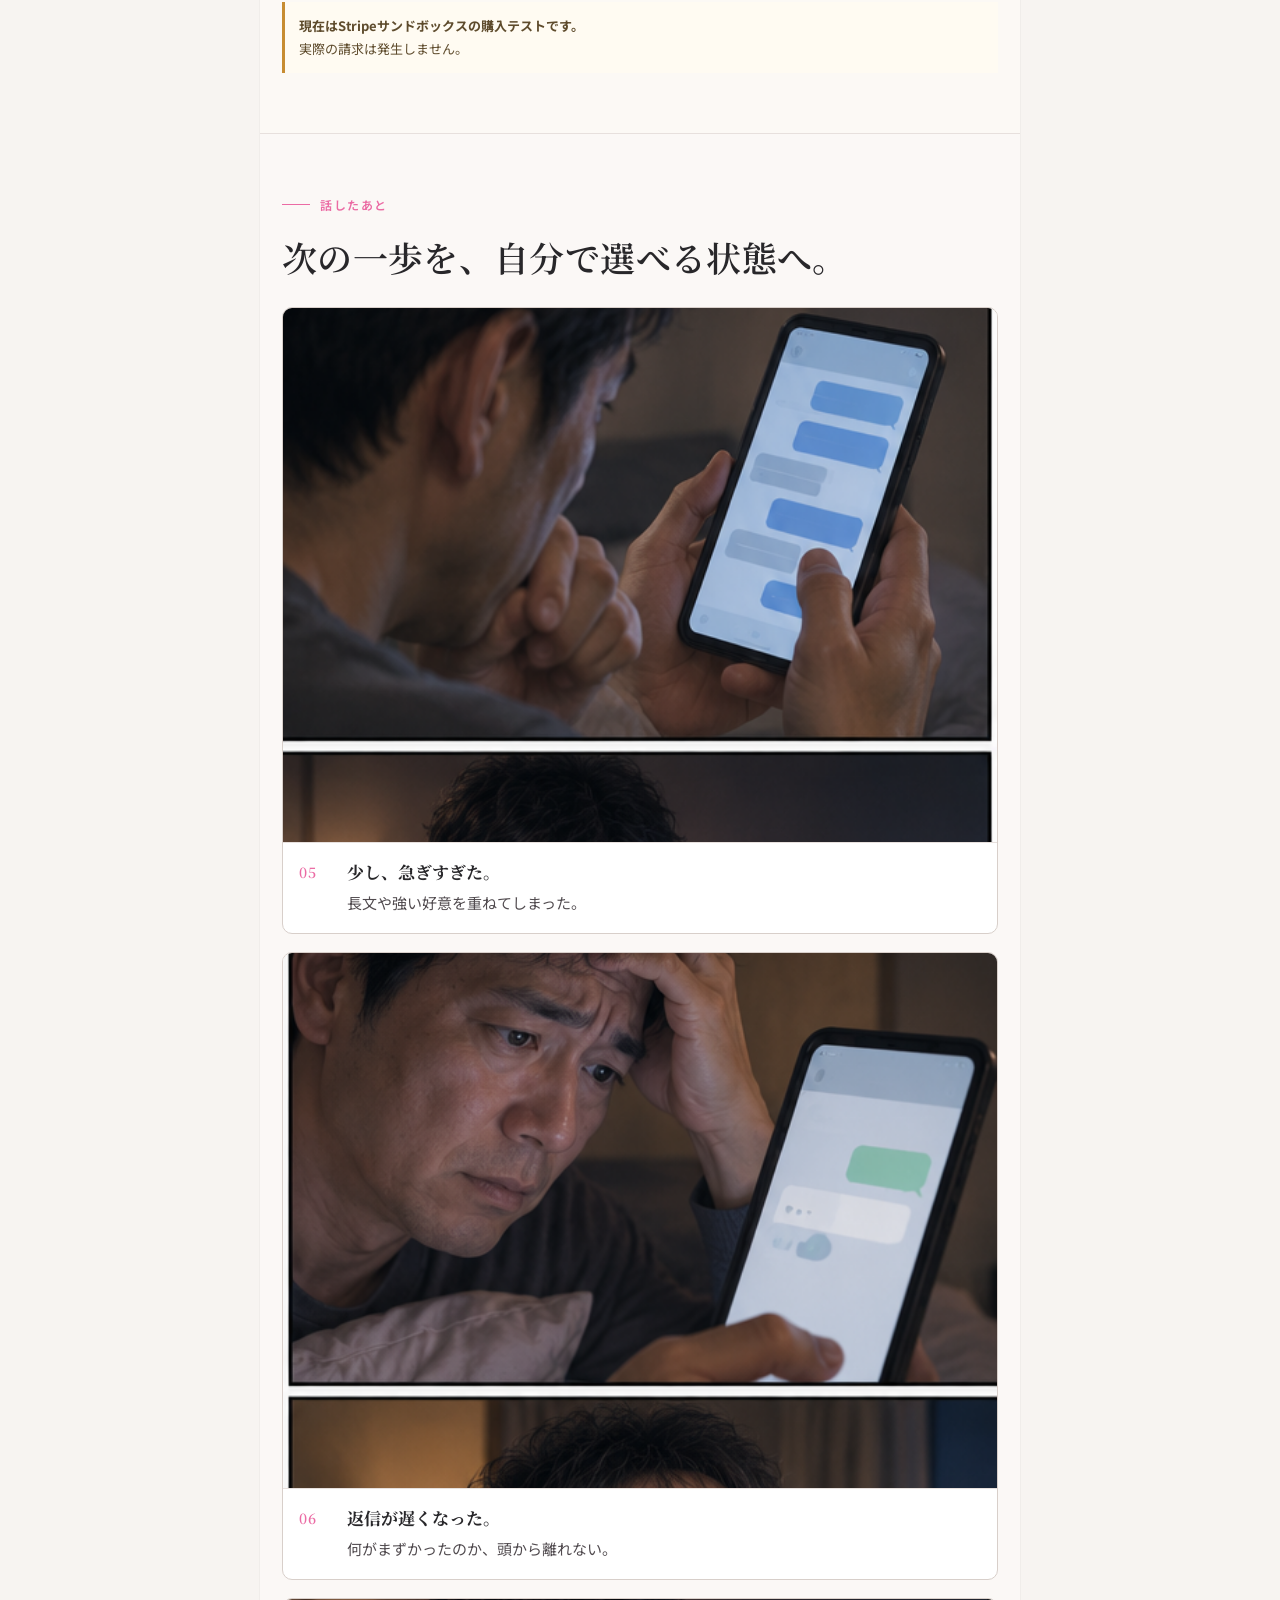
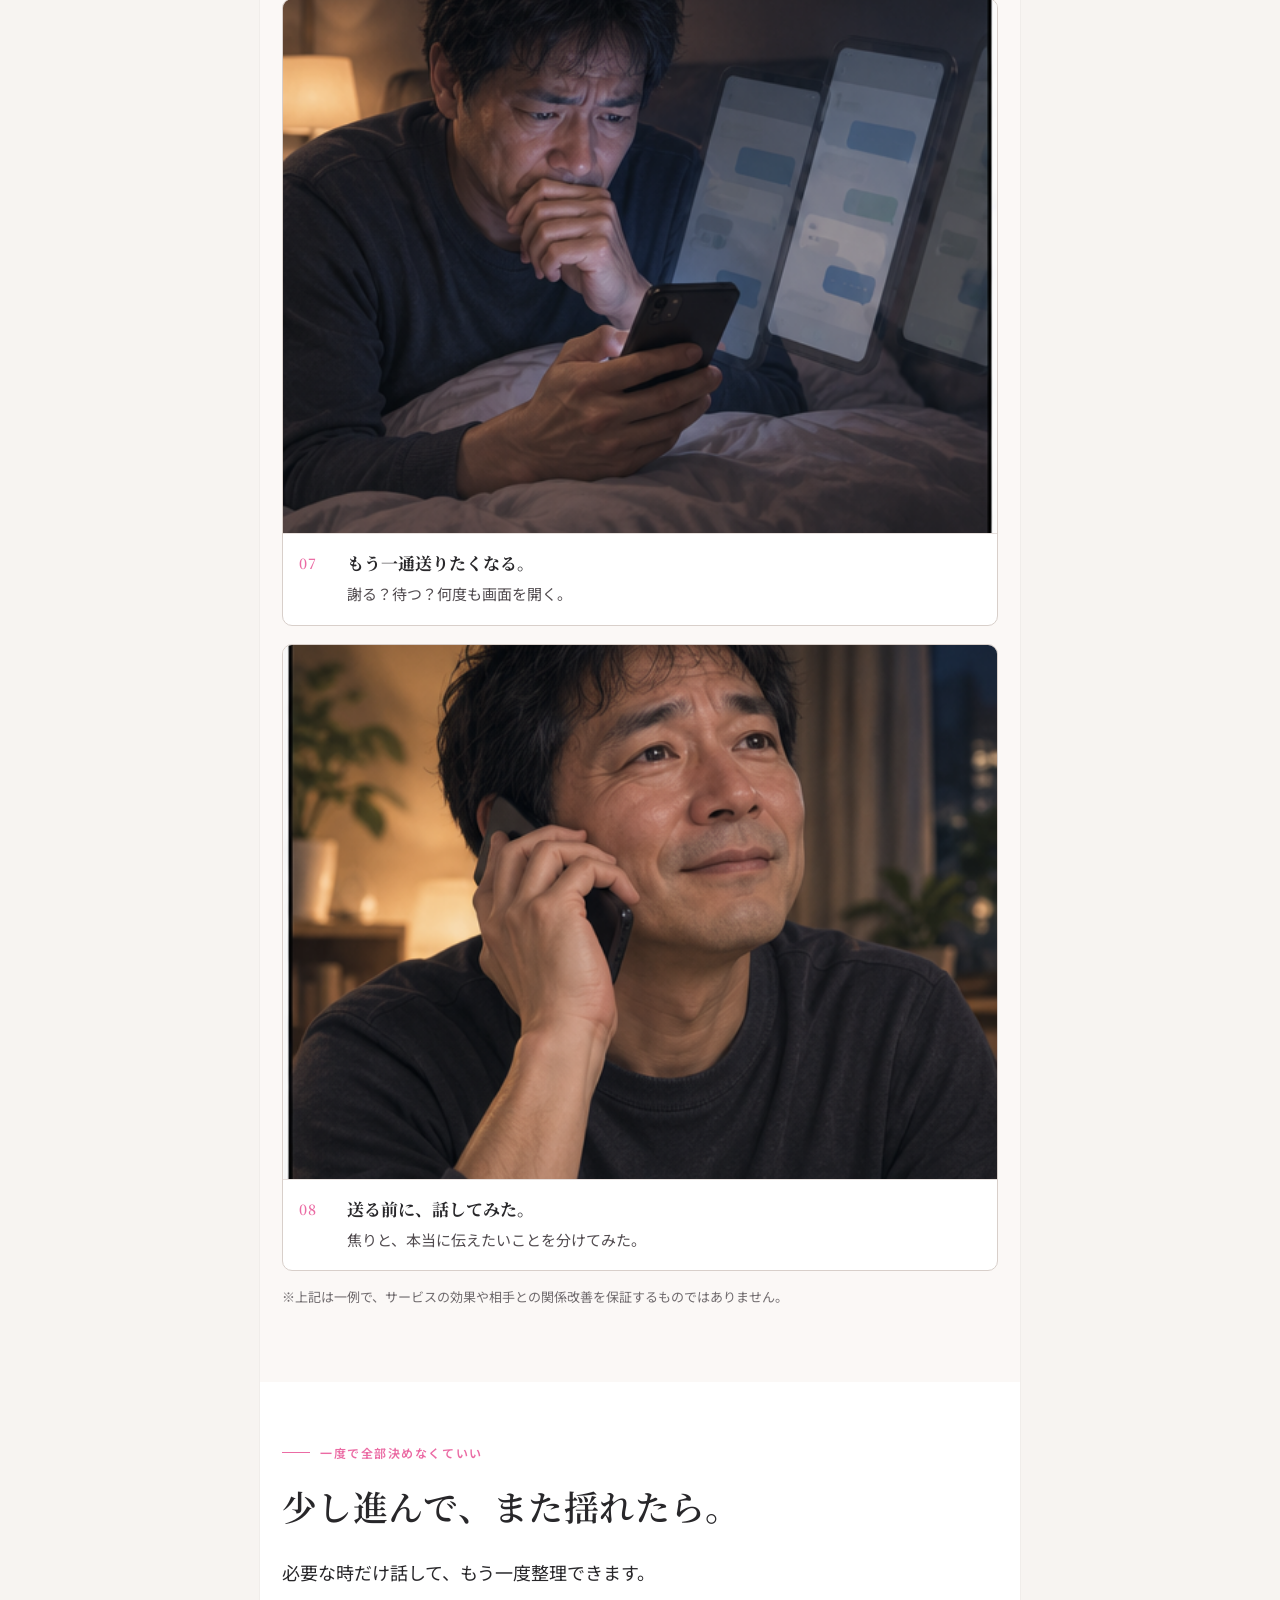
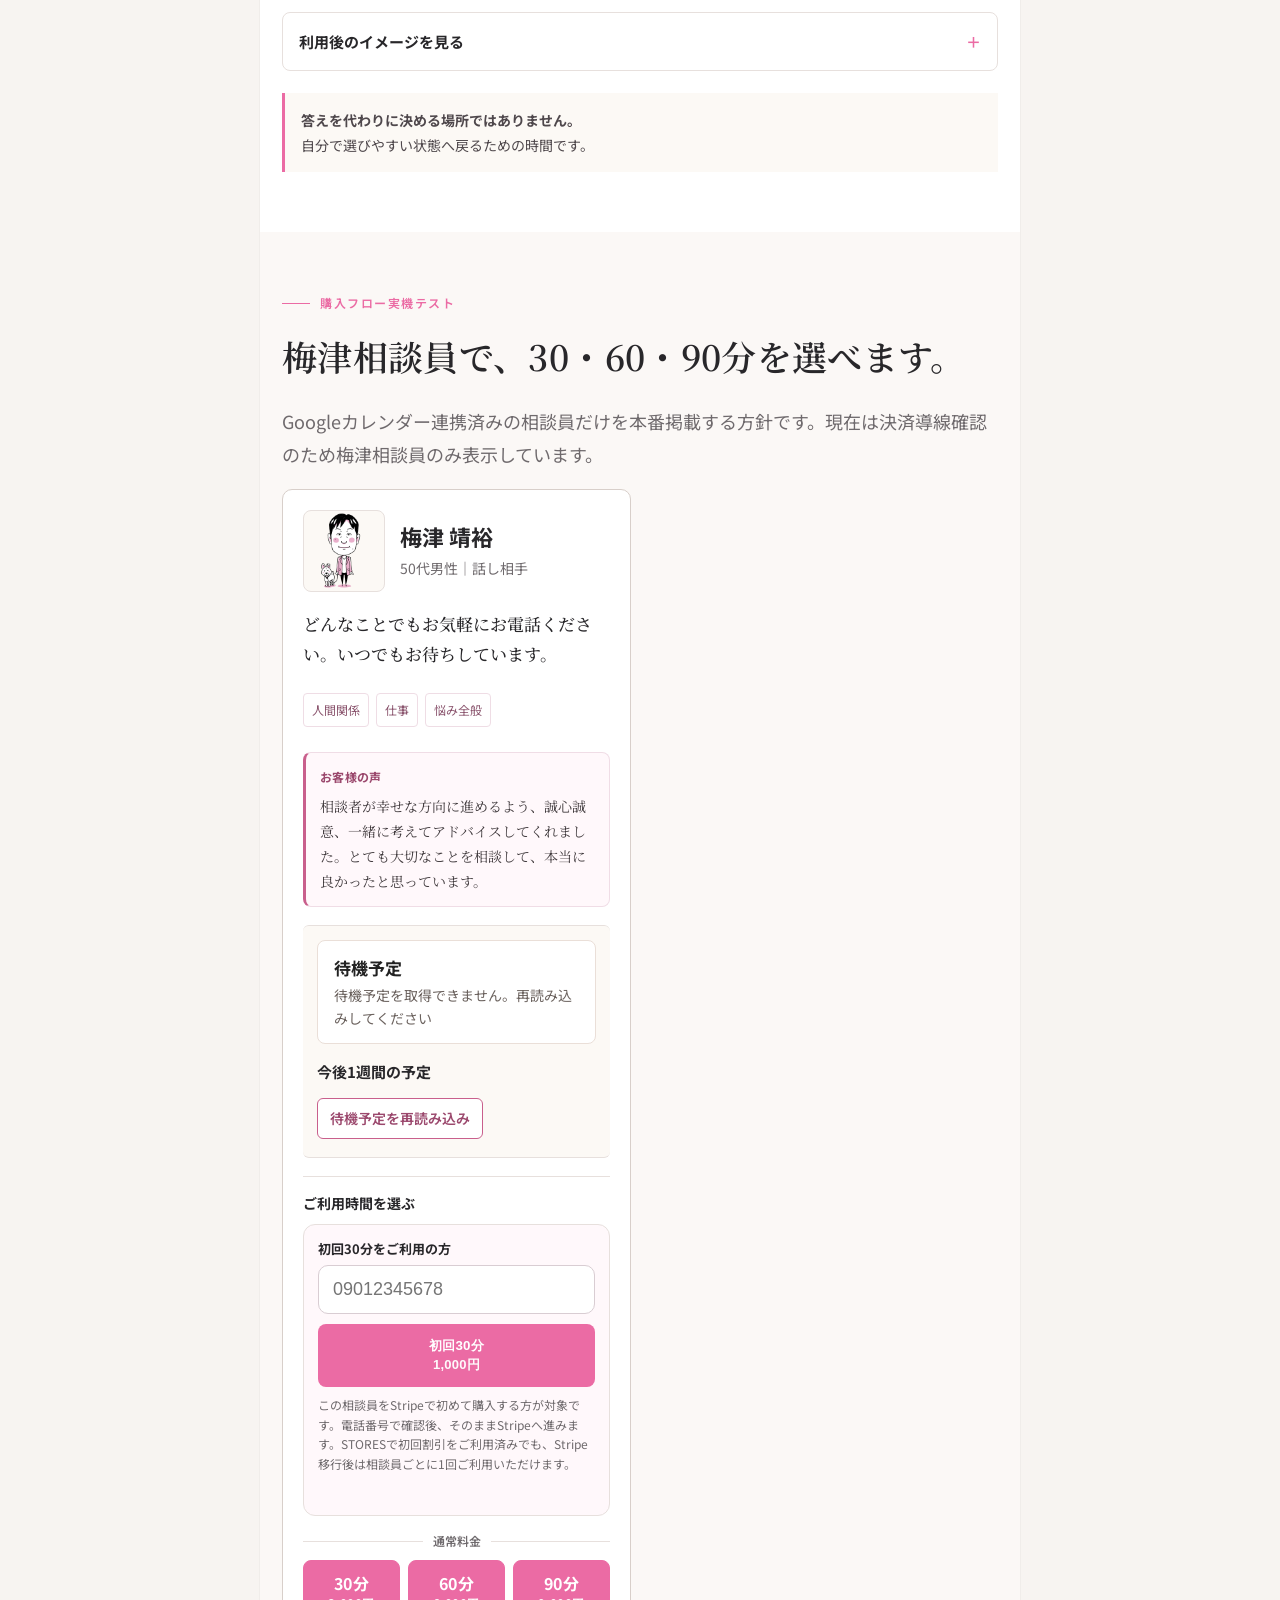
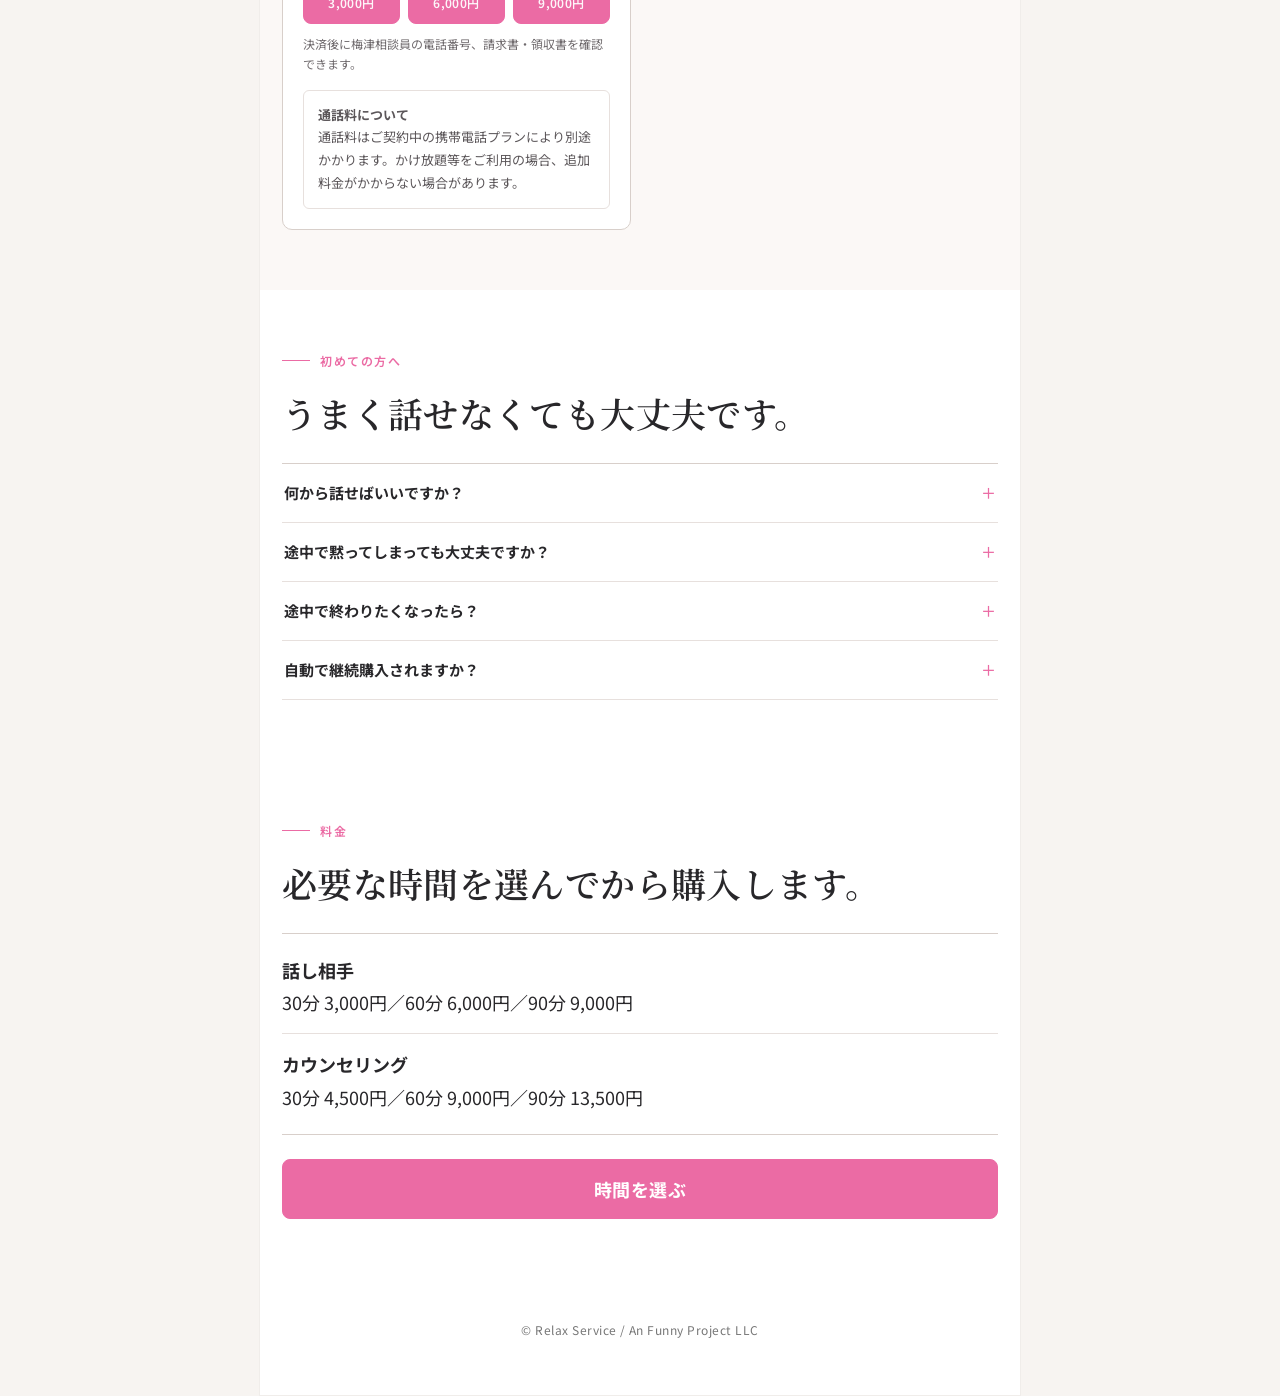
==== commit a13971b2: "LP決済: 初回割引を相談員ごと1回へ戻す" ====
--- a/koichi2/index.html
+++ b/koichi2/index.html
@@ -142,7 +142,7 @@
 <label for="initial-phone">初回30分をご利用の方</label>
 <input id="initial-phone" data-initial-phone name="phone" type="tel" inputmode="tel" autocomplete="tel" placeholder="09012345678" aria-describedby="initial-note initial-status" required>
 <button class="cta first-ticket-submit" data-initial-submit id="initial-submit" type="submit"><span>初回30分</span><small>1,000円</small></button>
-<p class="first-ticket-note" id="initial-note">Stripeでリラックスサービスを初めて購入する方が対象です。電話番号で確認後、そのままStripeへ進みます。STORESで初回割引をご利用済みでも、Stripe移行後は1回ご利用いただけます。</p>
+<p class="first-ticket-note" id="initial-note">この相談員をStripeで初めて購入する方が対象です。電話番号で確認後、そのままStripeへ進みます。STORESで初回割引をご利用済みでも、Stripe移行後は相談員ごとに1回ご利用いただけます。</p>
 <p class="first-ticket-status" data-initial-status id="initial-status" aria-live="polite"></p>
 </form>
 <div class="purchase-divider"><span>通常料金</span></div>
